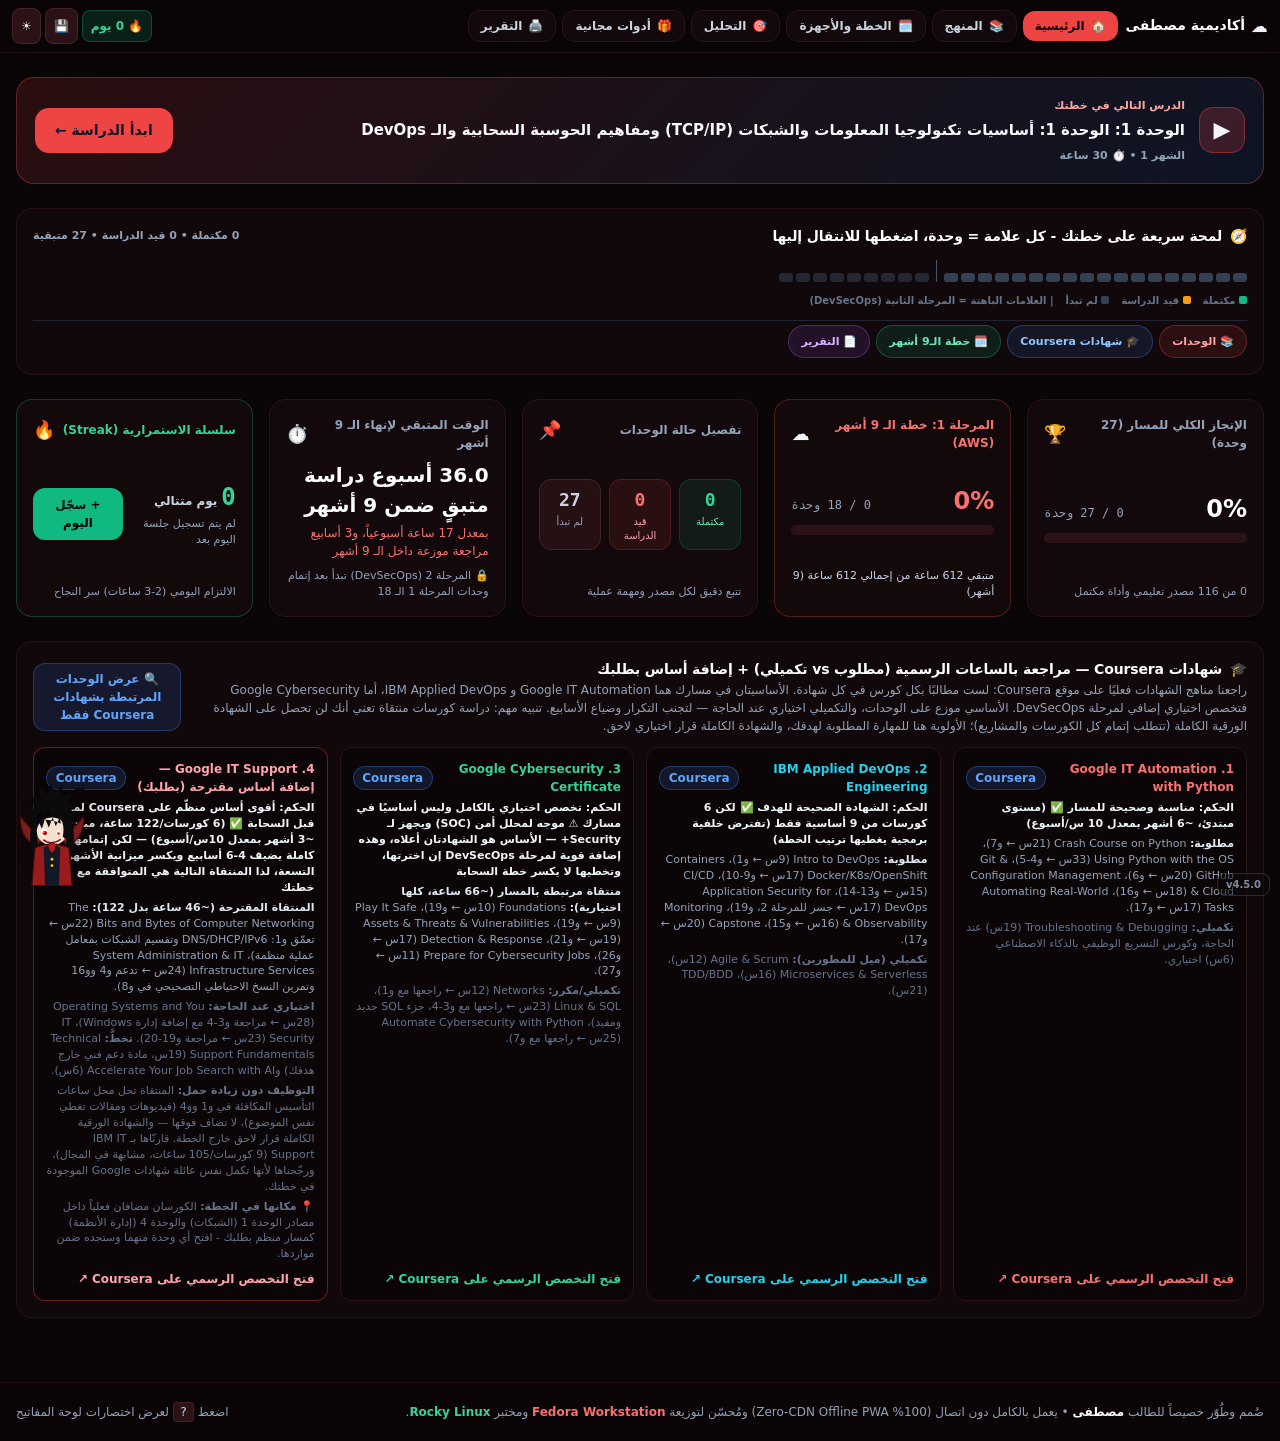
==== 1-1-index.html @ 71a46c5e "Add files via upload" ====
<!DOCTYPE html>
<html lang="ar" dir="rtl" class="dark">
<head>
  <meta charset="UTF-8" />
  <meta name="viewport" content="width=device-width, initial-scale=1.0, maximum-scale=5.0" />
  <title>مسار مصطفى السحابي | البوابة التعليمية لهندسة السحابة والـ DevOps والـ DevSecOps</title>
  <meta name="description" content="تطبيق تعليمي تقدمي (PWA) يعمل دون اتصال بالإنترنت بنسبة 100% بدون أي تبعيات خارجية، مصمم خصيصاً لمصطفى للانتقال من الصفر إلى مهندس سحابة وبنية تحتية (AWS & DevOps & DevSecOps) خلال 9 أشهر." />
  <meta name="theme-color" content="#140a0d" id="meta-theme-color" />
  <meta name="apple-mobile-web-app-capable" content="yes" />
  <meta name="apple-mobile-web-app-status-bar-style" content="black-translucent" />
  <meta name="apple-mobile-web-app-title" content="مسار مصطفى" />

  <!-- Web App Manifest for Cloudflare Pages Root Deployment -->
  <link rel="manifest" href="./manifest.webmanifest" />
  <link rel="apple-touch-icon" href="./icons/icon-192.png" />

  <!-- Self-Contained SVG Favicon & Apple Touch Icon (Zero Network Requests) -->
  <link rel="icon" type="image/svg+xml" href="data:image/svg+xml;utf8,<svg xmlns='http://www.w3.org/2000/svg' viewBox='0 0 100 100'><rect width='100' height='100' rx='22' fill='%230f172a'/><text x='50%' y='58%' dominant-baseline='middle' text-anchor='middle' font-size='62'>☁️</text></svg>" />

  <style>
    /* ==========================================================================
       1. SELF-CONTAINED ARABIC RTL TYPOGRAPHY & MODERN CSS RESET (ZERO CDN)
       ========================================================================== */
    *, *::before, *::after {
      box-sizing: border-box;
      border-width: 0;
      border-style: solid;
      border-color: #2a1216;
    }
    html {
      line-height: 1.65;
      -webkit-text-size-adjust: 100%;
      tab-size: 4;
      font-family: 'Noto Sans Arabic', 'IBM Plex Sans Arabic', 'Readex Pro', 'Cairo', 'Segoe UI', Tahoma, system-ui, -apple-system, sans-serif;
      color-scheme: dark;
      scroll-behavior: smooth;
    }
    html.light {
      color-scheme: light;
    }
    body {
      margin: 0;
      font-family: inherit;
      line-height: 1.75;
      -webkit-font-smoothing: antialiased;
      overflow-x: hidden;
    }
    h1, h2, h3, h4, .font-heading {
      margin: 0;
      font-family: 'Noto Kufi Arabic', 'Readex Pro', 'Cairo', 'Noto Sans Arabic', system-ui, sans-serif;
      letter-spacing: -0.01em;
      line-height: 1.4;
    }
    p, ul, ol, pre, table, blockquote {
      margin: 0;
    }
    a {
      color: inherit;
      text-decoration: inherit;
    }
    button, input, select, textarea {
      font-family: inherit;
      font-size: 100%;
      line-height: inherit;
      color: inherit;
      margin: 0;
      padding: 0;
      background-color: transparent;
    }
    button, select {
      text-transform: none;
      cursor: pointer;
    }
    table {
      text-indent: 0;
      border-color: inherit;
      border-collapse: collapse;
    }
    code, kbd, samp, pre, .font-mono {
      font-family: 'JetBrains Mono', 'DejaVu Sans Mono', 'Fira Code', ui-monospace, SFMono-Regular, Menlo, Monaco, Consolas, monospace;
    }
    ::selection {
      background-color: #ef4444;
      color: #0a0507;
    }

    /* Custom Scrollbar */
    ::-webkit-scrollbar { width: 8px; height: 8px; }
    ::-webkit-scrollbar-track { background: rgba(20, 10, 13, 0.4); }
    ::-webkit-scrollbar-thumb { background: rgba(100, 116, 139, 0.5); border-radius: 9999px; }
    ::-webkit-scrollbar-thumb:hover { background: rgba(239, 68, 68, 0.75); }

    /* ==========================================================================
       2. LAYOUT, FLEXBOX, GRID & SPACING UTILITIES (100% SELF-CONTAINED)
       ========================================================================== */
    .sr-only {
      position: absolute; width: 1px; height: 1px; padding: 0; margin: -1px;
      overflow: hidden; clip: rect(0, 0, 0, 0); white-space: nowrap; border-width: 0;
    }
    .hidden { display: none !important; }
    .block { display: block; }
    .inline-flex { display: inline-flex; }
    .flex { display: flex; }
    .grid { display: grid; }
    .flex-1 { flex: 1 1 0%; }
    .shrink-0 { flex-shrink: 0; }
    .flex-col { flex-direction: column; }
    .flex-wrap { flex-wrap: wrap; }
    .items-start { align-items: flex-start; }
    .items-center { align-items: center; }
    .items-baseline { align-items: baseline; }
    .justify-center { justify-content: center; }
    .justify-between { justify-content: space-between; }
    .justify-end { justify-content: flex-end; }
    .self-start { align-self: flex-start; }

    .grid-cols-1 { grid-template-columns: repeat(1, minmax(0, 1fr)); }
    .grid-cols-2 { grid-template-columns: repeat(2, minmax(0, 1fr)); }
    .grid-cols-3 { grid-template-columns: repeat(3, minmax(0, 1fr)); }

    .gap-1 { gap: 0.25rem; }
    .gap-1\.5 { gap: 0.375rem; }
    .gap-2 { gap: 0.5rem; }
    .gap-2\.5 { gap: 0.625rem; }
    .gap-3 { gap: 0.75rem; }
    .gap-4 { gap: 1rem; }
    .gap-5 { gap: 1.25rem; }

    /* Vertical Space Between Children */
    .space-y-1 > :not([hidden]) ~ :not([hidden]) { margin-top: 0.25rem; }
    .space-y-1\.5 > :not([hidden]) ~ :not([hidden]) { margin-top: 0.375rem; }
    .space-y-2 > :not([hidden]) ~ :not([hidden]) { margin-top: 0.5rem; }
    .space-y-2\.5 > :not([hidden]) ~ :not([hidden]) { margin-top: 0.625rem; }
    .space-y-3 > :not([hidden]) ~ :not([hidden]) { margin-top: 0.75rem; }
    .space-y-4 > :not([hidden]) ~ :not([hidden]) { margin-top: 1rem; }
    .space-y-5 > :not([hidden]) ~ :not([hidden]) { margin-top: 1.25rem; }
    .space-y-6 > :not([hidden]) ~ :not([hidden]) { margin-top: 1.5rem; }
    .space-y-8 > :not([hidden]) ~ :not([hidden]) { margin-top: 2rem; }

    .divide-y > :not([hidden]) ~ :not([hidden]) { border-top-width: 1px; }
    .divide-slate-800 > :not([hidden]) ~ :not([hidden]) { border-color: #2a1216; }
    .divide-slate-800\/80 > :not([hidden]) ~ :not([hidden]) { border-color: rgba(42, 18, 22, 0.8); }

    /* Sizing & Positioning */
    .min-h-screen { min-height: 100vh; }
    .min-w-0 { min-width: 0px; }
    .w-full { width: 100%; }
    .w-2 { width: 0.5rem; }
    .w-4 { width: 1rem; }
    .w-10 { width: 2.5rem; }
    .w-11 { width: 2.75rem; }
    .h-1\.5 { height: 0.375rem; }
    .h-2 { height: 0.5rem; }
    .h-2\.5 { height: 0.625rem; }
    .h-4 { height: 1rem; }
    .h-10 { height: 2.5rem; }
    .h-11 { height: 2.75rem; }
    .h-full { height: 100%; }

    .max-w-sm { max-width: 24rem; }
    .max-w-md { max-width: 28rem; }
    .max-w-lg { max-width: 32rem; }
    .max-w-7xl { max-width: 80rem; }
    .mx-auto { margin-left: auto; margin-right: auto; }
    .my-2 { margin-top: 0.5rem; margin-bottom: 0.5rem; }
    .mt-0\.5 { margin-top: 0.125rem; }
    .mt-1 { margin-top: 0.25rem; }
    .mt-2 { margin-top: 0.5rem; }
    .mt-10 { margin-top: 2.5rem; }
    .mb-1 { margin-bottom: 0.25rem; }
    .mb-3 { margin-bottom: 0.75rem; }
    .ml-1 { margin-left: 0.25rem; }
    .mr-1 { margin-right: 0.25rem; }

    /* Padding */
    .p-1\.5 { padding: 0.375rem; }
    .p-2 { padding: 0.5rem; }
    .p-2\.5 { padding: 0.625rem; }
    .p-3 { padding: 0.75rem; }
    .p-3\.5 { padding: 0.875rem; }
    .p-4 { padding: 1rem; }
    .p-5 { padding: 1.25rem; }
    .p-6 { padding: 1.5rem; }
    .p-12 { padding: 3rem; }
    .px-1\.5 { padding-left: 0.375rem; padding-right: 0.375rem; }
    .px-2 { padding-left: 0.5rem; padding-right: 0.5rem; }
    .px-2\.5 { padding-left: 0.625rem; padding-right: 0.625rem; }
    .px-3 { padding-left: 0.75rem; padding-right: 0.75rem; }
    .px-3\.5 { padding-left: 0.875rem; padding-right: 0.875rem; }
    .px-4 { padding-left: 1rem; padding-right: 1rem; }
    .py-0\.5 { padding-top: 0.125rem; padding-bottom: 0.125rem; }
    .py-1 { padding-top: 0.25rem; padding-bottom: 0.25rem; }
    .py-1\.5 { padding-top: 0.375rem; padding-bottom: 0.375rem; }
    .py-2 { padding-top: 0.5rem; padding-bottom: 0.5rem; }
    .py-2\.5 { padding-top: 0.625rem; padding-bottom: 0.625rem; }
    .py-3 { padding-top: 0.75rem; padding-bottom: 0.75rem; }
    .py-3\.5 { padding-top: 0.875rem; padding-bottom: 0.875rem; }
    .py-5 { padding-top: 1.25rem; padding-bottom: 1.25rem; }
    .py-6 { padding-top: 1.5rem; padding-bottom: 1.5rem; }
    .pt-1 { padding-top: 0.25rem; }
    .pt-2 { padding-top: 0.5rem; }
    .pt-3 { padding-top: 0.75rem; }
    .pt-4 { padding-top: 1rem; }
    .pb-1 { padding-bottom: 0.25rem; }
    .pb-2 { padding-bottom: 0.5rem; }
    .pb-3 { padding-bottom: 0.75rem; }
    .pb-4 { padding-bottom: 1rem; }
    .pr-5 { padding-right: 1.25rem; }
    .pr-10 { padding-right: 2.5rem; }
    .pl-20 { padding-left: 5rem; }

    /* Positioning */
    .relative { position: relative; }
    .absolute { position: absolute; }
    .fixed { position: fixed; }
    .sticky { position: sticky; }
    .inset-0 { top: 0; right: 0; bottom: 0; left: 0; }
    .top-0 { top: 0; }
    .top-2\.5 { top: 0.625rem; }
    .top-3 { top: 0.75rem; }
    .right-3\.5 { right: 0.875rem; }
    .left-3 { left: 0.75rem; }
    .left-5 { left: 1.25rem; }
    .bottom-5 { bottom: 1.25rem; }
    .z-40 { z-index: 40; }
    .z-50 { z-index: 50; }

    /* Typography & Alignment */
    .text-\[10px\] { font-size: 10px; line-height: 1.4; }
    .text-\[11px\] { font-size: 11px; line-height: 1.45; }
    .text-xs { font-size: 0.75rem; line-height: 1.5; }
    .text-sm { font-size: 0.875rem; line-height: 1.65; }
    .text-base { font-size: 1rem; line-height: 1.65; }
    .text-lg { font-size: 1.125rem; line-height: 1.6; }
    .text-xl { font-size: 1.25rem; line-height: 1.5; }
    .text-2xl { font-size: 1.5rem; line-height: 1.35; }
    .text-4xl { font-size: 2.25rem; line-height: 1.2; }

    .font-normal { font-weight: 400; }
    .font-medium { font-weight: 500; }
    .font-semibold { font-weight: 600; }
    .font-bold { font-weight: 700; }
    .font-extrabold { font-weight: 800; }
    .tracking-tight { letter-spacing: -0.015em; }
    .leading-relaxed { line-height: 1.75; }
    .text-right { text-align: right; }
    .text-center { text-align: center; }
    .text-left { text-align: left; }
    .underline { text-decoration: underline; }
    .line-through { text-decoration: line-through; }
    .whitespace-nowrap { white-space: nowrap; }
    .list-disc { list-style-type: disc; }

    /* Borders & Radius */
    .rounded { border-radius: 0.25rem; }
    .rounded-md { border-radius: 0.375rem; }
    .rounded-lg { border-radius: 0.5rem; }
    .rounded-xl { border-radius: 0.75rem; }
    .rounded-2xl { border-radius: 1rem; }
    .rounded-full { border-radius: 9999px; }

    .border { border-width: 1px; }
    .border-t { border-top-width: 1px; }
    .border-b { border-bottom-width: 1px; }
    .border-r-4 { border-right-width: 4px; }

    .border-slate-200 { border-color: #e2e8f0; }
    .border-slate-700 { border-color: #462227; }
    .border-slate-800 { border-color: #2a1216; }
    .border-slate-800\/60 { border-color: rgba(42, 18, 22, 0.6); }
    .border-slate-800\/70 { border-color: rgba(42, 18, 22, 0.7); }
    .border-slate-800\/80 { border-color: rgba(42, 18, 22, 0.8); }
    .border-slate-800\/90 { border-color: rgba(42, 18, 22, 0.9); }

    .border-brand-500\/30 { border-color: rgba(239, 68, 68, 0.3); }
    .border-amber-500\/20 { border-color: rgba(239, 68, 68, 0.2); }
    .border-amber-500\/25 { border-color: rgba(239, 68, 68, 0.25); }
    .border-amber-500\/30 { border-color: rgba(239, 68, 68, 0.3); }
    .border-amber-500\/40 { border-color: rgba(239, 68, 68, 0.4); }
    .border-amber-500\/50 { border-color: rgba(239, 68, 68, 0.5); }

    .border-emerald-500\/20 { border-color: rgba(16, 185, 129, 0.2); }
    .border-emerald-500\/30 { border-color: rgba(16, 185, 129, 0.3); }
    .border-emerald-500\/40 { border-color: rgba(16, 185, 129, 0.4); }
    .border-emerald-500\/50 { border-color: rgba(16, 185, 129, 0.5); }

    .border-teal-500\/30 { border-color: rgba(20, 184, 166, 0.3); }
    .border-teal-500\/40 { border-color: rgba(20, 184, 166, 0.4); }
    .border-cyan-500\/40 { border-color: rgba(6, 182, 212, 0.4); }
    .border-blue-500\/25 { border-color: rgba(59, 130, 246, 0.25); }
    .border-blue-500\/30 { border-color: rgba(59, 130, 246, 0.3); }
    .border-rose-500\/30 { border-color: rgba(244, 63, 94, 0.3); }
    .border-rose-500\/40 { border-color: rgba(244, 63, 94, 0.4); }

    .border-r-emerald-500 { border-right-color: #10b981; }
    .border-r-amber-500 { border-right-color: #ef4444; }
    .border-r-brand-500\/60 { border-right-color: rgba(239, 68, 68, 0.65); }
    .border-r-teal-500\/60 { border-right-color: rgba(20, 184, 166, 0.65); }

    /* Background Colors */
    .bg-white { background-color: #ffffff; }
    .bg-slate-50 { background-color: #f8fafc; }
    .bg-slate-800 { background-color: #2a1216; }
    .bg-slate-800\/80 { background-color: rgba(42, 18, 22, 0.8); }
    .bg-slate-800\/90 { background-color: rgba(42, 18, 22, 0.9); }
    .bg-slate-900 { background-color: #140a0d; }
    .bg-slate-900\/40 { background-color: rgba(20, 10, 13, 0.4); }
    .bg-slate-900\/50 { background-color: rgba(20, 10, 13, 0.5); }
    .bg-slate-900\/70 { background-color: rgba(20, 10, 13, 0.7); }
    .bg-slate-900\/80 { background-color: rgba(20, 10, 13, 0.8); }
    .bg-slate-900\/90 { background-color: rgba(20, 10, 13, 0.9); }
    .bg-slate-900\/95 { background-color: rgba(20, 10, 13, 0.95); }
    .bg-slate-950 { background-color: #0a0507; }
    .bg-slate-950\/70 { background-color: rgba(10, 5, 7, 0.7); }
    .bg-slate-950\/75 { background-color: rgba(10, 5, 7, 0.75); }
    .bg-slate-950\/80 { background-color: rgba(10, 5, 7, 0.8); }
    .bg-slate-950\/90 { background-color: rgba(10, 5, 7, 0.9); }

    .bg-brand-500 { background-color: #ef4444; }
    .bg-brand-500\/15 { background-color: rgba(239, 68, 68, 0.15); }
    .bg-brand-500\/20 { background-color: rgba(239, 68, 68, 0.2); }
    .bg-amber-500\/10 { background-color: rgba(239, 68, 68, 0.1); }
    .bg-amber-500\/15 { background-color: rgba(239, 68, 68, 0.15); }
    .bg-amber-500\/20 { background-color: rgba(239, 68, 68, 0.2); }
    .bg-amber-950\/95 { background-color: rgba(76, 5, 25, 0.95); }

    .bg-emerald-400 { background-color: #34d399; }
    .bg-emerald-500 { background-color: #10b981; }
    .bg-emerald-500\/10 { background-color: rgba(16, 185, 129, 0.1); }
    .bg-emerald-500\/15 { background-color: rgba(16, 185, 129, 0.15); }
    .bg-emerald-500\/20 { background-color: rgba(16, 185, 129, 0.2); }
    .bg-emerald-950\/10 { background-color: rgba(2, 44, 34, 0.25); }
    .bg-emerald-950\/95 { background-color: rgba(2, 44, 34, 0.95); }

    .bg-teal-500\/20 { background-color: rgba(20, 184, 166, 0.2); }
    .bg-cyan-500\/20 { background-color: rgba(6, 182, 212, 0.2); }
    .bg-blue-500\/10 { background-color: rgba(59, 130, 246, 0.1); }
    .bg-blue-500\/15 { background-color: rgba(59, 130, 246, 0.15); }
    .bg-blue-950\/30 { background-color: rgba(23, 37, 84, 0.35); }
    .bg-rose-500\/10 { background-color: rgba(244, 63, 94, 0.1); }
    .bg-rose-500\/15 { background-color: rgba(244, 63, 94, 0.15); }
    .bg-rose-600 { background-color: #e11d48; }

    /* Gradients */
    .bg-gradient-to-br.from-brand-400.to-brand-600 {
      background-image: linear-gradient(to bottom right, #f87171, #dc2626);
    }
    .bg-gradient-to-l.from-brand-400.to-brand-600 {
      background-image: linear-gradient(to left, #f87171, #dc2626);
    }
    .bg-gradient-to-l.from-slate-900.via-slate-900.to-amber-950\/40 {
      background-image: linear-gradient(to left, #140a0d, #140a0d, rgba(76, 5, 25, 0.45));
    }
    .bg-gradient-to-l.from-teal-950\/60.via-slate-900.to-slate-900 {
      background-image: linear-gradient(to left, rgba(4, 47, 46, 0.6), #140a0d, #140a0d);
    }

    /* Text Colors */
    .text-white { color: #ffffff; }
    .text-slate-100 { color: #f1f5f9; }
    .text-slate-200 { color: #e2e8f0; }
    .text-slate-300 { color: #cbd5e1; }
    .text-slate-400 { color: #94a3b8; }
    .text-slate-500 { color: #64748b; }
    .text-slate-900 { color: #140a0d; }
    .text-slate-950 { color: #0a0507; }

    .text-brand-400 { color: #f87171; }
    .text-amber-200 { color: #fecdd3; }
    .text-amber-300 { color: #fda4af; }
    .text-amber-400 { color: #f87171; }
    .text-emerald-200 { color: #a7f3d0; }
    .text-emerald-300 { color: #6ee7b7; }
    .text-emerald-400 { color: #34d399; }
    .text-teal-300 { color: #5eead4; }
    .text-teal-400 { color: #2dd4bf; }
    .text-cyan-300 { color: #67e8f9; }
    .text-cyan-400 { color: #22d3ee; }
    .text-blue-200 { color: #bfdbfe; }
    .text-blue-300 { color: #93c5fd; }
    .text-blue-400 { color: #60a5fa; }
    .text-purple-400 { color: #c084fc; }
    .text-rose-300 { color: #fda4af; }
    .text-rose-400 { color: #fb7185; }

    /* Shadows, Blur & Effects */
    .shadow-sm { box-shadow: 0 1px 2px 0 rgba(0, 0, 0, 0.2); }
    .shadow { box-shadow: 0 2px 6px -1px rgba(0, 0, 0, 0.3); }
    .shadow-md { box-shadow: 0 4px 12px -2px rgba(0, 0, 0, 0.35); }
    .shadow-lg { box-shadow: 0 10px 20px -3px rgba(0, 0, 0, 0.4); }
    .shadow-xl { box-shadow: 0 20px 25px -5px rgba(0, 0, 0, 0.5); }
    .shadow-2xl { box-shadow: 0 25px 50px -12px rgba(0, 0, 0, 0.65); }
    .shadow-brand-500\/20 { box-shadow: 0 4px 14px 0 rgba(239, 68, 68, 0.25); }

    .backdrop-blur-sm { backdrop-filter: blur(4px); -webkit-backdrop-filter: blur(4px); }
    .backdrop-blur-md { backdrop-filter: blur(12px); -webkit-backdrop-filter: blur(12px); }

    .overflow-hidden { overflow: hidden; }
    .overflow-x-auto { overflow-x: auto; }
    .pointer-events-none { pointer-events: none; }
    .cursor-pointer { cursor: pointer; }
    .accent-brand-500 { accent-color: #ef4444; }

    .ring-2 { box-shadow: 0 0 0 2px #f87171; }
    .ring-brand-400 { --ring-color: #f87171; }

    /* Transitions & Animations */
    .transition { transition: all 0.2s cubic-bezier(0.16, 1, 0.3, 1); }
    .transition-all { transition: all 0.3s cubic-bezier(0.16, 1, 0.3, 1); }
    .transition-colors { transition: background-color 0.2s ease, border-color 0.2s ease, color 0.2s ease; }
    .duration-200 { transition-duration: 200ms; }
    .duration-300 { transition-duration: 300ms; }
    .duration-500 { transition-duration: 500ms; }

    @keyframes pulse {
      0%, 100% { opacity: 1; }
      50% { opacity: 0.4; }
    }
    .animate-pulse { animation: pulse 2s cubic-bezier(0.4, 0, 0.6, 1) infinite; }

    /* Hover & Focus States */
    .hover\:underline:hover { text-decoration: underline; }
    .hover\:bg-brand-400:hover { background-color: #f87171; }
    .hover\:bg-brand-500:hover { background-color: #ef4444; }
    .hover\:bg-emerald-400:hover { background-color: #34d399; }
    .hover\:bg-emerald-500\/25:hover { background-color: rgba(16, 185, 129, 0.25); }
    .hover\:bg-blue-500\/25:hover { background-color: rgba(59, 130, 246, 0.25); }
    .hover\:bg-cyan-500\/30:hover { background-color: rgba(6, 182, 212, 0.3); }
    .hover\:bg-rose-500:hover { background-color: #f43f5e; }
    .hover\:bg-rose-500\/25:hover { background-color: rgba(244, 63, 94, 0.25); }
    .hover\:bg-slate-700:hover { background-color: #462227; }
    .hover\:bg-slate-800:hover { background-color: #2a1216; }
    .hover\:bg-slate-800\/40:hover { background-color: rgba(42, 18, 22, 0.4); }
    .hover\:text-slate-950:hover { color: #0a0507; }

    .focus\:outline-none:focus { outline: none; }
    .focus\:border-brand-500:focus { border-color: #ef4444; box-shadow: 0 0 0 2px rgba(239, 68, 68, 0.25); }
    .placeholder-slate-500::placeholder { color: #64748b; }

    /* ==========================================================================
       3. RESPONSIVE MEDIA QUERIES (SM: 640px, MD: 768px, LG: 1024px)
       ========================================================================== */
    @media (min-width: 640px) {
      .sm\:flex-row { flex-direction: row; }
      .sm\:items-center { align-items: center; }
      .sm\:grid-cols-2 { grid-template-columns: repeat(2, minmax(0, 1fr)); }
      .sm\:grid-cols-4 { grid-template-columns: repeat(4, minmax(0, 1fr)); }
      .sm\:text-xs { font-size: 0.75rem; }
      .sm\:text-sm { font-size: 0.875rem; }
      .sm\:text-lg { font-size: 1.125rem; }
      .sm\:text-xl { font-size: 1.25rem; }
      .sm\:text-2xl { font-size: 1.5rem; }
    }
    @media (min-width: 768px) {
      .md\:flex-row { flex-direction: row; }
      .md\:items-center { align-items: center; }
      .md\:self-auto { align-self: auto; }
      .md\:grid-cols-3 { grid-template-columns: repeat(3, minmax(0, 1fr)); }
      .md\:grid-cols-2 { grid-template-columns: repeat(2, minmax(0, 1fr)); }
    }
    @media (min-width: 1024px) {
      .lg\:hidden { display: none !important; }
      .lg\:flex { display: flex !important; }
      .lg\:flex-row { flex-direction: row; }
      .lg\:items-center { align-items: center; }
      .lg\:items-start { align-items: flex-start; }
      .lg\:justify-between { justify-content: space-between; }
      .lg\:pb-0 { padding-bottom: 0; }
      .lg\:grid-cols-2 { grid-template-columns: repeat(2, minmax(0, 1fr)); }
      .lg\:grid-cols-4 { grid-template-columns: repeat(4, minmax(0, 1fr)); }
      .lg\:grid-cols-5 { grid-template-columns: repeat(5, minmax(0, 1fr)); }
      .lg\:grid-cols-12 { grid-template-columns: repeat(12, minmax(0, 1fr)); }
      .lg\:col-span-2 { grid-column: span 2 / span 2; }
      .lg\:col-span-3 { grid-column: span 3 / span 3; }
      .lg\:col-span-5 { grid-column: span 5 / span 5; }
      .lg\:col-span-7 { grid-column: span 7 / span 7; }
    }

    /* ==========================================================================
       4. COMPLETE LIGHT MODE THEME OVERRIDES (HIGH CONTRAST WCAG AA)
       ========================================================================== */
    html.light body {
      background-color: #f8fafc;
      color: #140a0d;
    }
    html.light header {
      background-color: rgba(255, 255, 255, 0.95) !important;
      border-bottom-color: #e2e8f0 !important;
      box-shadow: 0 2px 10px rgba(20, 10, 13, 0.05) !important;
    }
    html.light .bg-slate-900\/90,
    html.light .bg-slate-900\/95,
    html.light .bg-slate-900\/80,
    html.light .bg-slate-900\/70,
    html.light .bg-slate-900\/50,
    html.light .bg-slate-900\/40,
    html.light .bg-slate-900 {
      background-color: #ffffff !important;
      border-color: #cbd5e1 !important;
      color: #140a0d !important;
      box-shadow: 0 1px 3px rgba(20, 10, 13, 0.06);
    }
    html.light .bg-slate-950,
    html.light .bg-slate-950\/90,
    html.light .bg-slate-950\/80,
    html.light .bg-slate-950\/75,
    html.light .bg-slate-950\/70 {
      background-color: #f1f5f9 !important;
      border-color: #cbd5e1 !important;
      color: #140a0d !important;
    }
    html.light .bg-slate-800,
    html.light .bg-slate-800\/80,
    html.light .bg-slate-800\/90 {
      background-color: #e2e8f0 !important;
      border-color: #cbd5e1 !important;
      color: #2a1216 !important;
    }
    html.light .text-white,
    html.light .text-slate-100,
    html.light .text-slate-200 {
      color: #140a0d !important;
    }
    html.light .text-slate-300 {
      color: #462227 !important;
    }
    html.light .text-slate-400 {
      color: #475569 !important;
    }
    html.light .text-brand-400,
    html.light .text-amber-400,
    html.light .text-amber-300 {
      color: #b91c1c !important;
    }
    html.light .text-emerald-400,
    html.light .text-emerald-300 {
      color: #047857 !important;
    }
    html.light .text-teal-400,
    html.light .text-teal-300 {
      color: #0f766e !important;
    }
    html.light .text-cyan-400,
    html.light .text-cyan-300 {
      color: #0e7490 !important;
    }
    html.light .text-blue-400,
    html.light .text-blue-300,
    html.light .text-blue-200 {
      color: #1d4ed8 !important;
    }
    html.light .text-purple-400 {
      color: #6d28d9 !important;
    }
    html.light .text-rose-400,
    html.light .text-rose-300 {
      color: #be123c !important;
    }
    html.light .bg-blue-950\/30 {
      background-color: #eff6ff !important;
      border-color: #93c5fd !important;
    }
    html.light .bg-gradient-to-l.from-teal-950\/60.via-slate-900.to-slate-900 {
      background-image: linear-gradient(to left, #f0fdfa, #ffffff, #ffffff) !important;
      border-color: #5eead4 !important;
    }
    html.light .bg-gradient-to-l.from-slate-900.via-slate-900.to-amber-950\/40 {
      background-image: linear-gradient(to left, #f8fafc, #f1f5f9, #ffe4e6) !important;
      border-bottom-color: #cbd5e1 !important;
    }
    html.light .divide-slate-800 > :not([hidden]) ~ :not([hidden]),
    html.light .divide-slate-800\/80 > :not([hidden]) ~ :not([hidden]) {
      border-color: #e2e8f0 !important;
    }
    html.light .border-slate-800,
    html.light .border-slate-800\/80,
    html.light .border-slate-800\/70,
    html.light .border-slate-800\/60,
    html.light .border-slate-700 {
      border-color: #cbd5e1 !important;
    }

    /* ==========================================================================
       5. LANGUAGE TAGS, LOADING OVERLAY & PRINT STYLES
       ========================================================================== */
    .ar-tag {
      display: inline-flex; align-items: center; gap: 0.25rem;
      padding: 0.15rem 0.55rem; border-radius: 9999px;
      font-size: 0.75rem; font-weight: 700;
      background-color: rgba(16, 185, 129, 0.15); color: #10b981;
      border: 1px solid rgba(16, 185, 129, 0.35); white-space: nowrap;
    }
    html.light .ar-tag {
      background-color: #ecfdf5; color: #047857; border-color: #6ee7b7;
    }
    .en-tag {
      display: inline-flex; align-items: center; gap: 0.25rem;
      padding: 0.15rem 0.55rem; border-radius: 9999px;
      font-size: 0.75rem; font-weight: 700;
      background-color: rgba(59, 130, 246, 0.15); color: #60a5fa;
      border: 1px solid rgba(59, 130, 246, 0.35); white-space: nowrap;
    }
    html.light .en-tag {
      background-color: #eff6ff; color: #1d4ed8; border-color: #93c5fd;
    }
    .free-tag {
      display: inline-flex; align-items: center; gap: 0.25rem;
      padding: 0.15rem 0.55rem; border-radius: 9999px;
      font-size: 0.75rem; font-weight: 700;
      background-color: rgba(168, 85, 247, 0.15); color: #c084fc;
      border: 1px solid rgba(168, 85, 247, 0.35); white-space: nowrap;
    }
    html.light .free-tag {
      background-color: #faf5ff; color: #7e22ce; border-color: #d8b4fe;
    }

    .card-transition {
      transition: transform 0.2s cubic-bezier(0.16, 1, 0.3, 1), box-shadow 0.2s ease, border-color 0.2s ease;
    }
    .card-transition:hover {
      transform: translateY(-2px);
    }

    /* Clean Initial Loading Screen */
    #app-loading-overlay {
      position: fixed; inset: 0; z-index: 100;
      background-color: #0a0507; color: #f8fafc;
      display: flex; flex-direction: column; align-items: center; justify-content: center;
      gap: 1rem; transition: opacity 0.25s ease, visibility 0.25s ease;
    }
    html.light #app-loading-overlay {
      background-color: #f8fafc; color: #140a0d;
    }
    #app-loading-overlay.loaded {
      opacity: 0; visibility: hidden; pointer-events: none;
    }
    @keyframes spin {
      to { transform: rotate(360deg); }
    }
    .loader-spinner {
      width: 2.75rem; height: 2.75rem;
      border-radius: 9999px;
      border: 3px solid rgba(239, 68, 68, 0.25);
      border-top-color: #ef4444;
      animation: spin 0.75s linear infinite;
    }

    @media print {
      .no-print, #app-loading-overlay { display: none !important; }
      .print-only { display: block !important; }
      body { background: #ffffff !important; color: #000000 !important; }
    }

/* KodeKloud-inspired course-structure design (original implementation, dark/red, RTL) */
.kk-module { border: 1px solid rgba(100,116,139,0.35); border-radius: 16px; background: rgba(15,23,42,0.65); overflow: hidden; }
.kk-module-head { display: flex; align-items: center; gap: 12px; width: 100%; padding: 14px 16px; background: transparent; border: none; cursor: pointer; text-align: right; color: inherit; }
.kk-module-head:hover { background: rgba(239,68,68,0.06); }
.kk-m-icon { flex: 0 0 auto; width: 42px; height: 42px; border-radius: 12px; display: flex; align-items: center; justify-content: center; font-size: 19px; background: rgba(239,68,68,0.14); border: 1px solid rgba(239,68,68,0.3); }
.kk-m-body { flex: 1 1 auto; min-width: 0; }
.kk-m-title { font-size: 14px; font-weight: 800; color: #f1f5f9; display: block; }
.kk-m-meta { font-size: 11px; color: #94a3b8; font-weight: 700; display: block; margin-top: 2px; }
.kk-m-prog { display: block; height: 5px; border-radius: 9999px; background: #1e293b; margin-top: 7px; overflow: hidden; }
.kk-m-prog > span { display: block; height: 100%; background: #10b981; transition: width 0.3s ease; }
.kk-m-arrow { flex: 0 0 auto; width: 0; height: 0; border-top: 5px solid transparent; border-bottom: 5px solid transparent; border-left: 7px solid #94a3b8; transition: transform 0.2s ease; margin: 0 4px; }
.kk-module.open .kk-m-arrow { transform: rotate(90deg); }
.kk-lessons { display: none; border-top: 1px solid rgba(100,116,139,0.25); }
.kk-module.open .kk-lessons { display: block; }
.kk-lesson { display: flex; align-items: center; gap: 10px; width: 100%; padding: 11px 16px; background: transparent; border: none; border-bottom: 1px solid rgba(100,116,139,0.14); cursor: pointer; text-align: right; color: inherit; }
.kk-lesson:last-child { border-bottom: none; }
.kk-lesson:hover { background: rgba(239,68,68,0.08); }
.kk-l-status { flex: 0 0 auto; font-size: 14px; }
.kk-l-title { flex: 1 1 auto; min-width: 0; font-size: 13px; font-weight: 700; color: #e2e8f0; }
.kk-l-meta { flex: 0 0 auto; font-size: 10px; color: #94a3b8; font-weight: 700; white-space: nowrap; }
.kk-lesson.current { background: rgba(239,68,68,0.14); box-shadow: inset 3px 0 0 #ef4444; }
html.light .kk-module { background: #ffffff; border-color: #cbd5e1; }
html.light .kk-m-title, html.light .kk-l-title { color: #1e293b; }
.kk-study-grid { display: grid; grid-template-columns: 1fr; gap: 16px; }
@media (min-width: 1024px) { .kk-study-grid { grid-template-columns: repeat(12, minmax(0,1fr)); gap: 20px; align-items: start; } .kk-study-grid > .kk-side { grid-column: span 4; } .kk-study-grid > .kk-main { grid-column: span 8; min-width: 0; } }
.kk-side { border: 1px solid rgba(100,116,139,0.35); border-radius: 16px; background: rgba(15,23,42,0.65); overflow: hidden; }
.kk-side-head { padding: 12px 16px; font-size: 12px; font-weight: 800; color: #fca5a5; border-bottom: 1px solid rgba(100,116,139,0.25); background: rgba(239,68,68,0.08); }
.kk-side-toggle { width: 100%; display: flex; align-items: center; gap: 8px; cursor: pointer; border: none; font-family: inherit; }
.kk-side-caret { margin-inline-start: auto; font-size: 13px; color: #fca5a5; transition: transform 0.2s ease; }
@media (max-width: 1023px) { .kk-side .kk-side-list { display: none; } .kk-side.open .kk-side-list { display: block; } .kk-side.open .kk-side-caret { transform: rotate(180deg); } .study-hint { display: none; } }
@media (min-width: 1024px) { .kk-side-caret { display: none; } .kk-side-toggle { cursor: default; } }
.kk-hero { border: 1px solid rgba(239,68,68,0.35); border-radius: 18px; background: linear-gradient(135deg, rgba(239,68,68,0.14), rgba(15,23,42,0.85)); padding: 18px; display: flex; align-items: center; gap: 14px; flex-wrap: wrap; }
html.light .kk-hero { background: linear-gradient(135deg, #fee2e2, #ffffff); }
html.light .kk-side { background: #ffffff; border-color: #cbd5e1; }

.menu-btn { display: none; }
@media (max-width: 767px) {
  .menu-btn { display: flex; align-items: center; gap: 6px; padding: 7px 12px; border-radius: 12px; background: rgba(239,68,68,0.15); color: #fca5a5; border: 1px solid rgba(239,68,68,0.35); font-size: 12px; font-weight: 800; cursor: pointer; font-family: inherit; }
  #sticky-nav-bar nav.main-nav { display: none; position: absolute; top: calc(100% + 1px); right: 0; left: 0; flex-direction: column; align-items: stretch; gap: 6px; padding: 10px; background: rgba(2,6,23,0.98); border-bottom: 1px solid rgba(100,116,139,0.4); box-shadow: 0 18px 30px rgba(0,0,0,0.5); z-index: 50; }
  #sticky-nav-bar.menu-open nav.main-nav { display: flex; }
  #sticky-nav-bar nav.main-nav .nav-tab { width: 100%; justify-content: flex-start; padding: 10px 14px; font-size: 13px; }
  #sticky-nav-bar .brand-label { max-width: 110px; overflow: hidden; text-overflow: ellipsis; }
}
.filter-toggle { display: none; }
@media (max-width: 767px) {
  #filters-panel .filter-extra { display: none; }
  #filters-panel.filters-open .filter-extra { display: revert; }
  .filter-toggle { display: flex; width: 100%; align-items: center; justify-content: center; gap: 6px; padding: 8px; border-radius: 12px; background: rgba(30,41,59,0.9); color: #e2e8f0; border: 1px solid #334155; font-size: 12px; font-weight: 800; cursor: pointer; font-family: inherit; }
  #filters-panel.filters-open .filter-toggle .ft-caret { transform: rotate(180deg); display: inline-block; }
  .phase-banner-text { display: none; }
}
/* Responsive chrome fixes: slim sticky nav, anchor offsets, even chips, study focus */
body.study-mode .env-banner { display: none; }
@media (max-width: 768px) { .env-banner .env-detail { display: none; } }
article[id^="unit-card-"] { scroll-margin-top: 76px; }
section[id^="view-"] { scroll-margin-top: 66px; }
#coursera-section, #units-container { scroll-margin-top: 76px; }
#sticky-nav-bar nav { padding-bottom: 0; }

/* Month-by-month curriculum browser: platform-style entry, self-adapting mobile/laptop */
.month-chips { display: flex; gap: 8px; overflow-x: auto; padding-bottom: 6px; scrollbar-width: thin; }
.month-chips::-webkit-scrollbar { height: 6px; }
.month-chips::-webkit-scrollbar-thumb { background: #334155; border-radius: 9999px; }
.month-chip { flex: 0 0 auto; min-width: 122px; min-height: 64px; padding: 10px 12px; border-radius: 14px; border: 1px solid rgba(100,116,139,0.4); background: rgba(15,23,42,0.7); color: #e2e8f0; cursor: pointer; text-align: right; transition: border-color 0.15s ease, background 0.15s ease; }
.month-chip:hover { border-color: #ef4444; }
.month-chip.active { border-color: #ef4444; background: rgba(239,68,68,0.15); box-shadow: 0 0 0 1px #ef4444 inset; }
.month-chip .mc-title { font-size: 12px; font-weight: 800; display: block; }
.month-chip .mc-sub { font-size: 10px; color: #94a3b8; font-weight: 700; display: block; margin-top: 2px; }
.month-chip .mc-prog { display: block; height: 4px; border-radius: 9999px; background: #1e293b; margin-top: 6px; overflow: hidden; }
.month-chip .mc-prog > span { display: block; height: 100%; background: #10b981; }
html.light .month-chip { background: #ffffff; color: #1e293b; border-color: #cbd5e1; }
html.light .month-chip.active { background: #fee2e2; border-color: #ef4444; }
@media (min-width: 1024px) { .month-chips { flex-wrap: wrap; overflow-x: visible; } .month-chip { flex: 1 1 122px; max-width: 190px; } }

/* Mascot: Mostafa's little companion (always visible while scrolling) */
#mca-mascot { position: fixed; bottom: 14px; inset-inline-end: 14px; width: 76px; z-index: 60; cursor: pointer; filter: drop-shadow(0 6px 14px rgba(0,0,0,0.55)); animation: mca-float 3.4s ease-in-out infinite; transition: transform 0.2s ease; }
#mca-mascot:hover { transform: scale(1.08); }
#mca-mascot:focus-visible { outline: 2px solid var(--ds-focus, #f87171); border-radius: 12px; }
#mca-mascot svg { display: block; width: 100%; height: auto; }
@keyframes mca-float { 0%, 100% { translate: 0 0; } 50% { translate: 0 -7px; } }
#mca-mascot .mca-eye { transform-box: fill-box; transform-origin: center; animation: mca-blink 4.6s infinite; }
@keyframes mca-blink { 0%, 93%, 100% { transform: scaleY(1); } 96% { transform: scaleY(0.12); } }
@media (max-width: 640px) { #mca-mascot { width: 58px; bottom: 10px; inset-inline-end: 10px; } }
@media print { #mca-mascot { display: none; } }
#mca-mascot.mca-hidden { display: none; }
#mca-mascot-restore { position: fixed; bottom: 14px; inset-inline-end: 14px; z-index: 60; width: 34px; height: 34px; border-radius: 9999px; border: 1px solid #462227; background: #2a1216; color: #f87171; font-size: 15px; line-height: 1; cursor: pointer; opacity: 0.65; transition: opacity 0.2s ease; }
#mca-mascot-restore:hover, #mca-mascot-restore:focus-visible { opacity: 1; outline: 2px solid #f87171; }
#mca-mascot-restore.hidden { display: none; }
@media (max-width: 640px) { #mca-mascot-restore { bottom: 10px; inset-inline-end: 10px; } }
@media (prefers-reduced-motion: reduce) { #mca-mascot { animation: none; } #mca-mascot .mca-eye { animation: none; } }
@media print { #mca-mascot-restore { display: none; } }

  </style>
</head>
<body class="bg-slate-950 text-slate-100 min-h-screen flex flex-col selection:bg-brand-500 selection:text-slate-950 transition-colors duration-200">

  <!-- Clean App Loading State Overlay -->
  <div id="app-loading-overlay" role="status" aria-live="polite">
    <div class="loader-spinner"></div>
    <div class="text-center space-y-1">
      <div class="text-base font-extrabold text-brand-400">جاري تجهيز أكاديمية مصطفى السحابية...</div>
      <div class="text-xs text-slate-400">تطبيق يعمل بالكامل دون اتصال بالإنترنت (Offline-First PWA)</div>
    </div>
  </div>


  <!-- Slim sticky header: brand + primary navigation + compact tools.
       The only persistent chrome - learning content leads the page. -->
  <header id="sticky-nav-bar" class="no-print sticky top-0 z-40 backdrop-blur-md bg-slate-950/90 border-b border-slate-800/80 shadow-md">
    <div class="max-w-7xl mx-auto px-3 py-2 flex items-center gap-2" style="position:relative;">
      <span class="flex items-center gap-1.5 shrink-0">
        <span style="font-size:17px;line-height:1;" aria-hidden="true">☁️</span>
        <span class="brand-label text-sm font-extrabold text-white whitespace-nowrap">أكاديمية مصطفى</span>
        <span class="hidden lg:inline px-2 py-0.5 text-[10px] font-bold rounded-full bg-brand-500/15 text-brand-400 border border-brand-500/30">AWS &amp; DevOps 2026</span>
      </span>
      <button type="button" class="menu-btn" data-toggle-menu aria-label="قائمة التنقل" aria-expanded="false"><span style="font-size:16px;">☰</span><span>القائمة</span></button>
      <nav aria-label="التنقل الرئيسي" class="main-nav flex-1 flex items-center gap-1.5 overflow-x-auto pb-1 lg:pb-0" style="scrollbar-width:none;">
        <button type="button" data-nav="dashboard" class="nav-tab px-3 py-1.5 rounded-xl text-xs font-bold whitespace-nowrap transition flex items-center gap-1.5 bg-brand-500 text-slate-950 shadow-sm">
          <span>🏠</span>
          <span>الرئيسية</span>
        </button>
        <button type="button" data-nav="curriculum" class="nav-tab px-3 py-1.5 rounded-xl text-xs font-bold whitespace-nowrap transition flex items-center gap-1.5 bg-slate-900/90 hover:bg-slate-800 text-slate-300 border border-slate-800">
          <span>📚</span>
          <span>المنهج</span>
        </button>
        <button type="button" data-nav="plan9m" class="nav-tab px-3 py-1.5 rounded-xl text-xs font-bold whitespace-nowrap transition flex items-center gap-1.5 bg-slate-900/90 hover:bg-slate-800 text-slate-300 border border-slate-800">
          <span>🗓️</span>
          <span>الخطة والأجهزة</span>
        </button>
        <button type="button" data-nav="analysis" class="nav-tab px-3 py-1.5 rounded-xl text-xs font-bold whitespace-nowrap transition flex items-center gap-1.5 bg-slate-900/90 hover:bg-slate-800 text-slate-300 border border-slate-800">
          <span>🎯</span>
          <span>التحليل</span>
        </button>
        <button type="button" data-nav="freefordev" class="nav-tab px-3 py-1.5 rounded-xl text-xs font-bold whitespace-nowrap transition flex items-center gap-1.5 bg-slate-900/90 hover:bg-slate-800 text-slate-300 border border-slate-800">
          <span>🎁</span>
          <span>أدوات مجانية</span>
        </button>
        <button type="button" data-nav="report" class="nav-tab px-3 py-1.5 rounded-xl text-xs font-bold whitespace-nowrap transition flex items-center gap-1.5 bg-slate-900/90 hover:bg-slate-800 text-slate-300 border border-slate-800">
          <span>🖨️</span>
          <span>التقرير</span>
        </button>
      </nav>
      <div class="flex items-center gap-1 shrink-0">
        <button id="btn-Log-study" type="button" title="تسجيل جلسة مذاكرة اليوم (سلسلة الاستمرارية)" class="px-2 py-1.5 rounded-lg bg-emerald-500/15 hover:bg-emerald-500/25 text-emerald-400 border border-emerald-500/30 text-xs font-bold transition flex items-center gap-1">
          <span>🔥</span>
          <span id="streak-header-count">0 يوم</span>
        </button>
        <button id="btn-export-quick" type="button" title="تصدير نسخة احتياطية سريعة (JSON)" class="p-2 rounded-lg bg-slate-800 hover:bg-slate-700 text-slate-200 border border-slate-700 text-xs transition">💾</button>
        <button id="btn-shortcuts" type="button" title="اختصارات لوحة المفاتيح (?)" class="hidden sm:inline-block p-2 rounded-lg bg-slate-800 hover:bg-slate-700 text-slate-200 border border-slate-700 text-xs transition">⌨️</button>
        <button id="btn-theme" type="button" title="تبديل الوضع الليلي / النهاري (Alt+T)" class="p-2 rounded-lg bg-slate-800 hover:bg-slate-700 text-slate-200 border border-slate-700 text-xs transition flex items-center gap-1">
          <span id="theme-icon">☀️</span>
          <span id="theme-label" class="hidden lg:inline text-xs font-semibold">الوضع النهاري</span>
        </button>
      </div>
    </div>
  </header>

  <!-- Main Content Area -->
  <main class="flex-1 max-w-7xl w-full mx-auto px-4 py-6 space-y-8">

    <!-- ==================== VIEW 1: DASHBOARD & CURRICULUM ==================== -->
    <section id="view-dashboard" class="space-y-6">

      <!-- Plan at a Glance: quick navigation + per-unit progress strip.
           Pattern inspired by the MIT-licensed reference app Luck1y1337/kyoto-mission
           (status-height tick strip); implementation original, no code copied. -->
      <div id="continue-hero" class="kk-hero" style="display:none;"></div>

      <div id="plan-glance" class="p-4 rounded-2xl bg-slate-900/70 border border-slate-800/90 space-y-3">
        <div class="flex items-center justify-between gap-2 flex-wrap">
          <h2 class="text-sm font-extrabold text-white flex items-center gap-2">
            <span>🧭</span>
            <span>لمحة سريعة على خطتك - كل علامة = وحدة، اضغطها للانتقال إليها</span>
          </h2>
          <div id="plan-glance-counts" class="text-[11px] text-slate-400 font-semibold"></div>
        </div>
        <div id="plan-glance-strip" class="flex flex-wrap" style="gap:3px;align-items:flex-end;"></div>
        <div class="text-[10px] text-slate-500 font-semibold flex items-center gap-3 flex-wrap">
          <span><span style="display:inline-block;width:8px;height:8px;border-radius:2px;background:#10b981;"></span> مكتملة</span>
          <span><span style="display:inline-block;width:8px;height:8px;border-radius:2px;background:#f59e0b;"></span> قيد الدراسة</span>
          <span><span style="display:inline-block;width:8px;height:8px;border-radius:2px;background:#334155;"></span> لم تبدأ</span>
          <span class="text-slate-600">| العلامات الباهتة = المرحلة الثانية (DevSecOps)</span>
        </div>
        <div id="quick-nav" style="display:flex;gap:6px;flex-wrap:wrap;padding-top:4px;border-top:1px solid rgba(51,65,85,0.5);">
          <button type="button" data-goto="units" style="padding:6px 12px;border-radius:9999px;background:rgba(239,68,68,0.12);color:#fca5a5;border:1px solid rgba(239,68,68,0.35);font-size:11px;font-weight:800;cursor:pointer;">📚 الوحدات</button>
          <button type="button" data-goto="coursera" style="padding:6px 12px;border-radius:9999px;background:rgba(59,130,246,0.12);color:#93c5fd;border:1px solid rgba(59,130,246,0.35);font-size:11px;font-weight:800;cursor:pointer;">🎓 شهادات Coursera</button>
          <button type="button" data-goto="plan9m" style="padding:6px 12px;border-radius:9999px;background:rgba(16,185,129,0.12);color:#6ee7b7;border:1px solid rgba(16,185,129,0.35);font-size:11px;font-weight:800;cursor:pointer;">🗓️ خطة الـ9 أشهر</button>
          <button type="button" data-goto="report" style="padding:6px 12px;border-radius:9999px;background:rgba(168,85,247,0.12);color:#d8b4fe;border:1px solid rgba(168,85,247,0.35);font-size:11px;font-weight:800;cursor:pointer;">📄 التقرير</button>
        </div>
      </div>

      <!-- Top Progress Summary Cards -->
      <div class="grid grid-cols-1 sm:grid-cols-2 lg:grid-cols-5 gap-4">
        <!-- Card 1: Overall Completion -->
        <div class="p-4 rounded-2xl bg-slate-900/90 border border-slate-800 shadow-sm flex flex-col justify-between">
          <div class="flex items-center justify-between">
            <span class="text-xs font-bold text-slate-400">الإنجاز الكلي للمسار (27 وحدة)</span>
            <span class="text-lg">🏆</span>
          </div>
          <div class="my-2">
            <div class="flex items-baseline justify-between">
              <span id="stat-overall-pct" class="text-2xl font-extrabold text-white">0%</span>
              <span id="stat-overall-fraction" class="text-xs text-slate-400 font-mono">0 / 27 وحدة</span>
            </div>
            <div class="w-full h-2.5 bg-slate-800 rounded-full overflow-hidden mt-2">
              <div id="bar-overall-pct" class="h-full bg-gradient-to-l from-brand-400 to-brand-600 transition-all duration-500" style="width: 0%"></div>
            </div>
          </div>
          <p id="stat-resources-done" class="text-[11px] text-slate-400">0 من 108 مصدر تعليمي وأداة مكتمل</p>
        </div>

        <!-- Card 2: Phase 1 (9-Month AWS & DevOps Goal) -->
        <div class="p-4 rounded-2xl bg-slate-900/90 border border-brand-500/30 shadow-sm flex flex-col justify-between">
          <div class="flex items-center justify-between">
            <span class="text-xs font-bold text-brand-400">المرحلة 1: خطة الـ 9 أشهر (AWS)</span>
            <span class="text-lg">☁️</span>
          </div>
          <div class="my-2">
            <div class="flex items-baseline justify-between">
              <span id="stat-p1-pct" class="text-2xl font-extrabold text-brand-400">0%</span>
              <span id="stat-p1-units" class="text-xs text-slate-400 font-mono">0 / 18 وحدة</span>
            </div>
            <div class="w-full h-2.5 bg-slate-800 rounded-full overflow-hidden mt-2">
              <div id="bar-p1-pct" class="h-full bg-brand-500 transition-all duration-500" style="width: 0%"></div>
            </div>
          </div>
          <p id="stat-p1-hours" class="text-[11px] text-slate-300">متبقي 612 ساعة من إجمالي 612 ساعة (9 أشهر)</p>
        </div>

        <!-- Card 3: Unit Status Breakdown -->
        <div class="p-4 rounded-2xl bg-slate-900/90 border border-slate-800 shadow-sm flex flex-col justify-between">
          <div class="flex items-center justify-between">
            <span class="text-xs font-bold text-slate-400">تفصيل حالة الوحدات</span>
            <span class="text-lg">📌</span>
          </div>
          <div class="grid grid-cols-3 gap-2 my-2 text-center">
            <div class="p-1.5 rounded-xl bg-emerald-500/10 border border-emerald-500/20">
              <div id="stat-count-completed" class="text-lg font-extrabold text-emerald-400 font-mono">0</div>
              <div class="text-[10px] text-emerald-300">مكتملة</div>
            </div>
            <div class="p-1.5 rounded-xl bg-amber-500/10 border border-amber-500/20">
              <div id="stat-count-inprogress" class="text-lg font-extrabold text-amber-400 font-mono">0</div>
              <div class="text-[10px] text-amber-300">قيد الدراسة</div>
            </div>
            <div class="p-1.5 rounded-xl bg-slate-800/80 border border-slate-700">
              <div id="stat-count-notstarted" class="text-lg font-extrabold text-slate-300 font-mono">27</div>
              <div class="text-[10px] text-slate-400">لم تبدأ</div>
            </div>
          </div>
          <p class="text-[11px] text-slate-400">تتبع دقيق لكل مصدر ومهمة عملية</p>
        </div>

        <!-- Card 4: Remaining Time Estimate -->
        <div class="p-4 rounded-2xl bg-slate-900/90 border border-slate-800 shadow-sm flex flex-col justify-between">
          <div class="flex items-center justify-between">
            <span class="text-xs font-bold text-slate-400">الوقت المتبقي لإنهاء الـ 9 أشهر</span>
            <span class="text-lg">⏱️</span>
          </div>
          <div class="my-2">
            <div id="stat-remaining-weeks" class="text-xl font-extrabold text-white">36 أسبوع دراسة + 3 مراجعة</div>
            <div id="stat-remaining-hours-detail" class="text-xs text-brand-400 mt-1 font-medium">بمعدل 17 ساعة أسبوعياً، و3 أسابيع مراجعة موزعة داخل الـ 9 أشهر</div>
          </div>
          <p id="stat-phase2-unlock" class="text-[11px] text-slate-400">🔒 المرحلة 2 (DevSecOps) تُفتح بعد إتمام المرحلة 1</p>
        </div>

        <!-- Card 5: Study Streak & Quick Check-in -->
        <div class="p-4 rounded-2xl bg-slate-900/90 border border-emerald-500/30 shadow-sm flex flex-col justify-between">
          <div class="flex items-center justify-between">
            <span class="text-xs font-bold text-emerald-400">سلسلة الاستمرارية (Streak)</span>
            <span class="text-lg">🔥</span>
          </div>
          <div class="my-2 flex items-center justify-between">
            <div>
              <div class="flex items-baseline gap-1">
                <span id="stat-streak-days" class="text-2xl font-extrabold text-emerald-400 font-mono">0</span>
                <span class="text-xs text-slate-300 font-bold">يوم متتالي</span>
              </div>
              <p id="stat-last-study" class="text-[11px] text-slate-400 mt-0.5">لم يتم تسجيل جلسة اليوم بعد</p>
            </div>
            <button id="btn-card-streak" type="button" class="px-3 py-2 rounded-xl bg-emerald-500 hover:bg-emerald-400 text-slate-950 font-extrabold text-xs transition shadow">
              + سجّل اليوم
            </button>
          </div>
          <p class="text-[11px] text-slate-400">الالتزام اليومي (2-3 ساعات) سر النجاح</p>
        </div>
      </div>

      <!-- Coursera Specializations Integration Bar -->
      <div id="coursera-section" class="p-4 rounded-2xl bg-slate-900/70 border border-slate-800/90">
        <div class="flex flex-col md:flex-row md:items-center justify-between gap-3 mb-3">
          <div>
            <h2 class="text-sm font-extrabold text-white flex items-center gap-2">
              <span>🎓</span>
              <span>شهادات Coursera — مراجعة بالساعات الرسمية (مطلوب vs تكميلي) + إضافة أساس بطلبك</span>
            </h2>
            <p class="text-xs text-slate-400">راجعنا مناهج الشهادات فعليًا على موقع Coursera: لست مطالبًا بكل كورس في كل شهادة. الأساسيتان في مسارك هما Google IT Automation و IBM Applied DevOps، أما Google Cybersecurity فتخصص اختياري إضافي لمرحلة DevSecOps. الأساسي موزع على الوحدات، والتكميلي اختياري عند الحاجة — لتجنب التكرار وضياع الأسابيع. تنبيه مهم: دراسة كورسات منتقاة تعني أنك لن تحصل على الشهادة الورقية الكاملة (تتطلب إتمام كل الكورسات والمشاريع)؛ الأولوية هنا للمهارة المطلوبة لهدفك، والشهادة الكاملة قرار اختياري لاحق.</p>
          </div>
          <button type="button" id="btn-filter-coursera" class="self-start md:self-auto px-3 py-1.5 rounded-xl bg-blue-500/15 hover:bg-blue-500/25 text-blue-400 border border-blue-500/30 text-xs font-bold transition">
            🔍 عرض الوحدات المرتبطة بشهادات Coursera فقط
          </button>
        </div>
        <div class="grid grid-cols-1 md:grid-cols-2 lg:grid-cols-4 gap-3 text-xs">
          <div class="p-3 rounded-xl bg-slate-950/70 border border-slate-800 flex flex-col justify-between">
            <div>
              <div class="flex items-center justify-between gap-2 mb-1">
                <span class="font-bold text-amber-400">1. Google IT Automation with Python</span>
                <span class="en-tag">Coursera</span>
              </div>
              <p class="text-emerald-300/90 text-[11px] font-semibold mb-1">الحكم: مناسبة وصحيحة للمسار ✅ (مستوى مبتدئ، ~6 أشهر بمعدل 10 س/أسبوع)</p>
              <p class="text-slate-400 text-[11px]"><strong class="text-slate-200">مطلوبة:</strong> Crash Course on Python (21س ← و7)، Using Python with the OS (33س ← و4-5)، Git &amp; GitHub (20س ← و6)، Configuration Management &amp; Cloud (18س ← و16)، Automating Real-World Tasks (17س ← و17).</p>
              <p class="text-slate-500 text-[11px] mt-1"><strong>تكميلي:</strong> Troubleshooting &amp; Debugging (19س) عند الحاجة، وكورس التسريع الوظيفي بالذكاء الاصطناعي (6س) اختياري.</p>
            </div>
            <a href="https://www.coursera.org/professional-certificates/google-it-automation" target="_blank" rel="noopener noreferrer" class="mt-2 inline-flex items-center gap-1 text-brand-400 hover:underline font-semibold">
              <span>فتح التخصص الرسمي على Coursera</span>
              <span>↗</span>
            </a>
          </div>
          <div class="p-3 rounded-xl bg-slate-950/70 border border-slate-800 flex flex-col justify-between">
            <div>
              <div class="flex items-center justify-between gap-2 mb-1">
                <span class="font-bold text-cyan-400">2. IBM Applied DevOps Engineering</span>
                <span class="en-tag">Coursera</span>
              </div>
              <p class="text-emerald-300/90 text-[11px] font-semibold mb-1">الحكم: الشهادة الصحيحة للهدف ✅ لكن 6 كورسات من 9 أساسية فقط (تفترض خلفية برمجية يغطيها ترتيب الخطة)</p>
              <p class="text-slate-400 text-[11px]"><strong class="text-slate-200">مطلوبة:</strong> Intro to DevOps (9س ← و1)، Containers Docker/K8s/OpenShift (17س ← و9-10)، CI/CD (15س ← و13-14)، Application Security for DevOps (17س ← جسر للمرحلة 2، و19)، Monitoring &amp; Observability (16س ← و15)، Capstone (20س ← و17).</p>
              <p class="text-slate-500 text-[11px] mt-1"><strong>تكميلي (ميل للمطورين):</strong> Agile &amp; Scrum (12س)، Microservices &amp; Serverless (16س)، TDD/BDD (21س).</p>
            </div>
            <a href="https://www.coursera.org/professional-certificates/ibm-applied-devops-engineering" target="_blank" rel="noopener noreferrer" class="mt-2 inline-flex items-center gap-1 text-cyan-400 hover:underline font-semibold">
              <span>فتح التخصص الرسمي على Coursera</span>
              <span>↗</span>
            </a>
          </div>
          <div class="p-3 rounded-xl bg-slate-950/70 border border-slate-800 flex flex-col justify-between">
            <div>
              <div class="flex items-center justify-between gap-2 mb-1">
                <span class="font-bold text-emerald-400">3. Google Cybersecurity Certificate</span>
                <span class="en-tag">Coursera</span>
              </div>
              <p class="text-amber-300/90 text-[11px] font-semibold mb-1">الحكم: تخصص اختياري بالكامل وليس أساسيًا في مسارك ⚠️ موجه لمحلل أمن (SOC) ويجهز لـ Security+ — الأساس هو الشهادتان أعلاه، وهذه إضافة قوية لمرحلة DevSecOps إن اخترتها، وتخطيها لا يكسر خطة السحابة</p>
              <p class="text-slate-400 text-[11px]"><strong class="text-slate-200">منتقاة مرتبطة بالمسار (~66 ساعة، كلها اختيارية):</strong> Foundations (10س ← و19)، Play It Safe (9س ← و19)، Assets &amp; Threats &amp; Vulnerabilities (19س ← و21)، Detection &amp; Response (17س ← و26)، Prepare for Cybersecurity Jobs (11س ← و27).</p>
              <p class="text-slate-500 text-[11px] mt-1"><strong>تكميلي/مكرر:</strong> Networks (12س ← راجعها مع و1)، Linux &amp; SQL (23س ← راجعها مع و3-4، جزء SQL جديد ومفيد)، Automate Cybersecurity with Python (25س ← راجعها مع و7).</p>
            </div>
            <a href="https://www.coursera.org/professional-certificates/google-cybersecurity" target="_blank" rel="noopener noreferrer" class="mt-2 inline-flex items-center gap-1 text-emerald-400 hover:underline font-semibold">
              <span>فتح التخصص الرسمي على Coursera</span>
              <span>↗</span>
            </a>
          </div>
          <div class="p-3 rounded-xl bg-slate-950/70 border border-amber-500/40 flex flex-col justify-between">
            <div>
              <div class="flex items-center justify-between gap-2 mb-1">
                <span class="font-bold text-amber-300">4. Google IT Support — إضافة أساس مقترحة (بطلبك)</span>
                <span class="en-tag">Coursera</span>
              </div>
              <p class="text-emerald-300/90 text-[11px] font-semibold mb-1">الحكم: أقوى أساس منظّم على Coursera لما قبل السحابة ✅ (6 كورسات/122 ساعة، مبتدئ، ~3 أشهر بمعدل 10س/أسبوع) — لكن إتمامها كاملة يضيف 4-6 أسابيع ويكسر ميزانية الأشهر التسعة، لذا المنتقاة التالية هي المتوافقة مع خطتك</p>
              <p class="text-slate-400 text-[11px]"><strong class="text-slate-200">المنتقاة المقترحة (~46 ساعة بدل 122):</strong> The Bits and Bytes of Computer Networking (22س ← تعمّق و1: DNS/DHCP/IPv6 وتقسيم الشبكات بمعامل عملية منظمة)، System Administration &amp; IT Infrastructure Services (24س ← تدعم و4 وو16 وتمرين النسخ الاحتياطي التصحيحي في و8).</p>
              <p class="text-slate-500 text-[11px] mt-1"><strong>اختياري عند الحاجة:</strong> Operating Systems and You (28س ← مراجعة و3-4 مع إضافة إدارة Windows)، IT Security (23س ← مراجعة و19-20). <strong>تخطَّ:</strong> Technical Support Fundamentals (19س، مادة دعم فني خارج هدفك) وAccelerate Your Job Search with AI (6س).</p>
              <p class="text-slate-500 text-[11px] mt-1"><strong>التوظيف دون زيادة حمل:</strong> المنتقاة تحل محل ساعات التأسيس المكافئة في و1 وو4 (فيديوهات ومقالات تغطي نفس الموضوع)، لا تضاف فوقها — والشهادة الورقية الكاملة قرار لاحق خارج الخطة. قارنّاها بـ IBM IT Support (9 كورسات/105 ساعات، مشابهة في المجال)، ورجّحناها لأنها تكمل نفس عائلة شهادات Google الموجودة في خطتك.</p>
              <p class="text-slate-500 text-[11px] mt-1"><strong>📍 مكانها في الخطة:</strong> الكورسان مضافان فعلياً داخل مصادر الوحدة 1 (الشبكات) والوحدة 4 (إدارة الأنظمة) كمسار منظم بطلبك - افتح أي وحدة منهما وستجده ضمن مواردها.</p>
            </div>
            <a href="https://www.coursera.org/professional-certificates/google-it-support" target="_blank" rel="noopener noreferrer" class="mt-2 inline-flex items-center gap-1 text-amber-300 hover:underline font-semibold">
              <span>فتح التخصص الرسمي على Coursera</span>
              <span>↗</span>
            </a>
          </div>
        </div>
      </div>


    </section>

    <!-- ==================== VIEW: CURRICULUM - focused study area (months/weeks/lessons organized) ==================== -->
    <section id="view-curriculum" class="hidden space-y-6">
      <!-- Search & Multi-Facet Filter Bar (selects/pills collapse behind a toggle on mobile) -->
      <div id="filters-panel" class="p-4 rounded-2xl bg-slate-900/95 border border-slate-800 shadow-md space-y-4">
        <div class="grid grid-cols-1 lg:grid-cols-12 gap-3 items-center">
          <!-- Smart Search Input -->
          <div class="lg:col-span-5 relative">
            <label for="input-search" class="sr-only">بحث ذكي في الوحدات والمصادر والأدوات</label>
            <input
              id="input-search"
              type="search"
              placeholder="ابحث بالعربية أو الإنجليزية (مثال: AWS, Terraform, لينكس, dolfined, Docker, أمان)..."
              class="w-full pr-10 pl-20 py-2.5 rounded-xl bg-slate-950 border border-slate-700 focus:border-brand-500 focus:outline-none text-sm text-white placeholder-slate-500"
            />
            <span class="absolute right-3.5 top-3 text-slate-400 pointer-events-none">🔍</span>
            <kbd class="absolute left-3 top-2.5 px-1.5 py-0.5 text-[10px] font-mono bg-slate-800 text-slate-400 rounded border border-slate-700 pointer-events-none">/</kbd>
          </div>

          <!-- Phase Filter -->
          <div class="lg:col-span-3 filter-extra">
            <label for="select-phase" class="sr-only">تصفية حسب المرحلة</label>
            <select id="select-phase" class="w-full px-3 py-2.5 rounded-xl bg-slate-950 border border-slate-700 focus:border-brand-500 focus:outline-none text-xs sm:text-sm text-slate-200 font-semibold">
              <option value="all">جميع المراحل (27 وحدة)</option>
              <option value="1">المرحلة 1: تأسيس DevOps و AWS (18 وحدة - 9 أشهر)</option>
              <option value="2">المرحلة 2: أمن DevSecOps المتقدم (9 وحدات)</option>
            </select>
          </div>

          <!-- Status Filter -->
          <div class="lg:col-span-2 filter-extra">
            <label for="select-status" class="sr-only">تصفية حسب الحالة</label>
            <select id="select-status" class="w-full px-3 py-2.5 rounded-xl bg-slate-950 border border-slate-700 focus:border-brand-500 focus:outline-none text-xs sm:text-sm text-slate-200 font-semibold">
              <option value="all">كل الحالات</option>
              <option value="not_started">لم تبدأ</option>
              <option value="in_progress">قيد الدراسة</option>
              <option value="completed">مكتملة</option>
            </select>
          </div>

          <!-- Difficulty Filter -->
          <div class="lg:col-span-2 filter-extra">
            <label for="select-difficulty" class="sr-only">تصفية حسب الصعوبة</label>
            <select id="select-difficulty" class="w-full px-3 py-2.5 rounded-xl bg-slate-950 border border-slate-700 focus:border-brand-500 focus:outline-none text-xs sm:text-sm text-slate-200 font-semibold">
              <option value="all">كل المستويات</option>
              <option value="مبتدئ">مبتدئ</option>
              <option value="متوسط">متوسط</option>
              <option value="متقدم">متقدم</option>
            </select>
          </div>
        </div>

        <button type="button" data-toggle-filters class="filter-toggle" aria-expanded="false"><span>⚙️ الفلاتر والوصول السريع</span><span class="ft-caret">▾</span></button>

        <!-- Secondary Filter Pills & Results Counter -->
        <div class="flex flex-wrap items-center justify-between gap-2 pt-2 border-t border-slate-800/80 text-xs filter-extra">
          <div class="flex flex-wrap items-center gap-1.5">
            <span class="text-slate-400 ml-1">وصول سريع:</span>
            <button type="button" data-quick-filter="all" class="quick-pill px-2.5 py-1 rounded-lg bg-brand-500 text-slate-950 font-bold transition">الكل (27)</button>
            <button type="button" data-quick-filter="dolfined" class="quick-pill px-2.5 py-1 rounded-lg bg-slate-800 hover:bg-slate-700 text-slate-300 transition">🎥 وحدات بفيديو dolfined مباشر</button>
            <button type="button" data-quick-filter="aws" class="quick-pill px-2.5 py-1 rounded-lg bg-slate-800 hover:bg-slate-700 text-amber-300 transition">☁️ تركيز AWS الأساسي</button>
            <button type="button" data-quick-filter="multicloud" class="quick-pill px-2.5 py-1 rounded-lg bg-slate-800 hover:bg-slate-700 text-cyan-300 transition">🌐 الشهر 9: Azure & GCP</button>
            <button type="button" data-quick-filter="hasnotes" class="quick-pill px-2.5 py-1 rounded-lg bg-slate-800 hover:bg-slate-700 text-emerald-300 transition">📝 وحدات تحتوي على ملاحظاتي</button>
            <button type="button" id="btn-reset-filters" class="px-2.5 py-1 rounded-lg bg-rose-500/15 hover:bg-rose-500/25 text-rose-300 border border-rose-500/30 transition hidden">✖ مسح الفلاتر</button>
          </div>
          <div id="search-results-counter" class="text-slate-400 font-medium">
            يتم عرض <strong class="text-white">27</strong> من <strong class="text-white">27</strong> وحدة تعليمية
          </div>
        </div>
      </div>

      <!-- Phase 2 Gate Banner (Notice that Phase 2 starts after 9-month Phase 1) -->
      <div id="phase2-notice-banner" class="p-4 rounded-2xl bg-gradient-to-l from-teal-950/60 via-slate-900 to-slate-900 border border-teal-500/30 flex flex-col sm:flex-row sm:items-center justify-between gap-3">
        <div class="flex items-start gap-3">
          <div class="w-10 h-10 rounded-xl bg-teal-500/20 border border-teal-500/40 flex items-center justify-center text-lg shrink-0">
            🛡️
          </div>
          <div>
            <h3 class="text-sm font-bold text-teal-300">تنبيه منهجي هام حول المرحلة الثانية (DevSecOps - 9 وحدات)</h3>
            <p class="phase-banner-text text-xs text-slate-300 mt-0.5">
              صُممت المرحلة الأولى لتستغرق <strong>9 أشهر كاملة (18 وحدة - 612 ساعة)</strong> بتركيز عميق على <strong>AWS</strong> وأدوات الـ DevOps الأساسية، مع تقديم <strong>Azure و GCP</strong> في الشهر التاسع فقط للوعي متعدد السحابات. لا تبدأ وحدات المرحلة الثانية (DevSecOps) إلا بعد إتمام الأساس الصلب في المرحلة الأولى.
            </p>
          </div>
        </div>
        <div class="flex items-center gap-2 shrink-0">
          <button type="button" id="btn-jump-phase1" class="px-3 py-1.5 rounded-xl bg-brand-500 hover:bg-brand-400 text-slate-950 font-bold text-xs transition">
            التركيز على المرحلة 1
          </button>
          <button type="button" id="btn-jump-phase2" class="px-3 py-1.5 rounded-xl bg-slate-800 hover:bg-slate-700 text-teal-300 border border-teal-500/30 font-bold text-xs transition">
            استعراض المرحلة 2
          </button>
        </div>
      </div>

      <!-- Units Grid Container -->
      <div id="units-container" class="space-y-3"></div>

      <!-- Empty State when Search/Filters match nothing -->
      <div id="units-empty-state" class="hidden p-12 rounded-2xl bg-slate-900/80 border border-slate-800 text-center space-y-3">
        <div class="text-4xl">🧭</div>
        <h3 class="text-lg font-bold text-white">لا توجد وحدات مطابقة لمعايير البحث أو التصفية الحالية</h3>
        <p class="text-sm text-slate-400 max-w-md mx-auto">
          جرّب البحث بكلمات أخرى (مثل: لينكس، Docker، AWS، Terraform، أمان) أو قم بإعادة ضبط فلاتر المرحلة والحالة.
        </p>
        <button type="button" id="btn-empty-reset" class="px-4 py-2 rounded-xl bg-brand-500 hover:bg-brand-400 text-slate-950 font-bold text-sm transition">
          إعادة عرض جميع الوحدات (27 وحدة)
        </button>
      </div>

    </section>

    <!-- ==================== VIEW: UNIT STUDY MODE - one unit, all sources and notes ==================== -->
    <section id="view-unit" class="hidden space-y-4">
      <div style="display:flex;align-items:center;gap:12px;flex-wrap:wrap;">
        <button type="button" id="btn-study-back" style="padding:8px 16px;border-radius:12px;background:rgba(30,41,59,0.9);color:#e2e8f0;border:1px solid #334155;font-size:13px;font-weight:800;cursor:pointer;">→ رجوع إلى المنهج</button>
        <p class="study-hint" style="font-size:11px;color:#64748b;font-weight:700;">🎯 وضع الدراسة المركّز: وحدة واحدة بكل مصادرها وملاحظاتك - تنقّل بين الوحدات بالأسهم بالأسفل</p>
      </div>
      <div id="unit-study-host" class="space-y-6"></div>
      <div id="unit-study-nav" style="display:flex;align-items:center;justify-content:space-between;gap:8px;"></div>
    </section>

    <!-- ==================== VIEW 2: 9-MONTH PLAN & HARDWARE LAB ==================== -->
    <section id="view-plan9m" class="hidden space-y-6">
  <!-- Top Announcement / Hardware Context & Live Offline Connectivity Bar -->
  <div class="env-banner no-print bg-gradient-to-l from-slate-900 via-slate-900 to-amber-950/40 rounded-2xl border border-slate-800/80 px-4 py-3 text-xs">
    <div class="max-w-7xl mx-auto flex flex-wrap items-center justify-between gap-2">
      <div class="flex items-center gap-2 flex-wrap">
        <span class="inline-flex items-center gap-1 px-2 py-0.5 rounded bg-brand-500/20 text-brand-400 font-semibold border border-brand-500/30">
          💻 بيئة مصطفى الفعلية
        </span>
        <span class="text-slate-300 env-detail">
          <strong>الحاسوب اليومي:</strong> Fedora Workstation (i5-6200U, 8GB RAM, SSD+HDD)
        </span>
        <span class="text-slate-500 env-detail">|</span>
        <span class="text-slate-300 env-detail">
          <strong>خادم المختبر:</strong> Rocky Linux Minimal + Kickstart (i3-2200, 4GB RAM, HDD)
        </span>
      </div>
      <div class="flex items-center gap-3">
        <span id="pwa-status-badge" class="inline-flex items-center gap-1.5 text-emerald-400 font-medium">
          <span id="network-dot" class="w-2 h-2 rounded-full bg-emerald-400 animate-pulse"></span>
          <span id="network-status-text">جاهز للعمل دون اتصال (Offline-First PWA)</span>
        </span>
        <button id="btn-install-pwa" type="button" class="px-2.5 py-1 rounded-md bg-brand-500 hover:bg-brand-400 text-slate-950 font-bold text-xs transition">
          📲 تثبيت التطبيق على الجهاز
        </button>
      </div>
    </div>
  </div>

      <div class="p-6 rounded-2xl bg-slate-900/90 border border-slate-800 space-y-4">
        <div class="flex flex-col md:flex-row md:items-center justify-between gap-4 border-b border-slate-800 pb-4">
          <div>
            <span class="px-2.5 py-1 rounded-full text-xs font-bold bg-brand-500/15 text-brand-400 border border-brand-500/30">
              الجدول الزمني الثابت (9 أشهر ≈ 39 أسبوعاً: 36 أسبوع دراسة = 612 ساعة + 3 أسابيع مراجعة ومعامل)
            </span>
            <h2 class="text-xl sm:text-2xl font-extrabold text-white mt-2">
              خطة الأشهر التسعة التفصيلية وتوزيع عتاد المختبر لمصطفى
            </h2>
            <p class="text-sm text-slate-400 mt-1">
              توزيع مدروس بمعدل <strong>17 ساعة أسبوعياً</strong> (حوالي 2.5 ساعة يومياً) داخل النطاق المطلوب 15-18 ساعة، مع تخصيص <strong>3 أسابيع كاملة</strong> داخل الأشهر التسعة للمراجعة والمعامل العملية وتعويض أي أسبوع متعثر، مع استغلال مثالي لجهاز Fedora المحمول وخادم المختبر Rocky Linux.
            </p>
          </div>
          <div class="p-3.5 rounded-xl bg-slate-950 border border-slate-800 text-center shrink-0">
            <div class="text-xs text-slate-400">إجمالي ساعات المرحلة الأولى</div>
            <div class="text-2xl font-extrabold text-brand-400 font-mono">612 ساعة</div>
            <div class="text-[11px] text-emerald-400">موزعة بدقة على 18 وحدة (9 أشهر)</div>
          </div>
        </div>

        <!-- Hardware Architecture Strategy for Mostafa -->
        <div class="grid grid-cols-1 lg:grid-cols-2 gap-4 pt-2">
          <div class="p-5 rounded-2xl bg-slate-950/90 border border-blue-500/30 space-y-3">
            <div class="flex items-center justify-between">
              <h3 class="text-base font-extrabold text-blue-400 flex items-center gap-2">
                <span>💻</span>
                <span>الجهاز اليومي: Fedora Workstation (i5-6200U / 8GB / SSD+HDD)</span>
              </h3>
              <span class="px-2 py-0.5 text-[11px] font-mono rounded bg-blue-500/15 text-blue-300">Workstation</span>
            </div>
            <p class="text-xs text-slate-300">
              يُستخدم كمحطة عمل رئيسية (Control Node) لكتابة الأكواد، إدارة مستودعات Git، تشغيل AWS CLI و Terraform، وبناء حاويات Docker المحلية السريعة على قرص الـ SSD.
            </p>
            <ul class="text-xs text-slate-300 space-y-1.5 list-disc pr-5">
              <li><strong>توزيع التخزين (SSD + HDD):</strong> ثبّت نظام الجذر <code>/</code> وملفات المشاريع النشطة على الـ SSD لسرعة الإقلاع، واجعل صور الحاويات الكبيرة والنسخ الاحتياطية على الـ HDD.</li>
              <li><strong>إدارة الذاكرة (8GB RAM):</strong> استخدم VS Code أو Neovim مع إيقاف الإضافات الثقيلة عند تشغيل عناقيد Kubernetes محلية (يفضل تشغيل K3s على جهاز المختبر وتوجيه <code>kubectl</code> من Fedora).</li>
              <li><strong>الأدوات المثبتة محلياً:</strong> <code>aws-cli</code>, <code>terraform</code>, <code>ansible</code>, <code>kubectl</code>, <code>helm</code>, <code>git</code>, <code>podman/docker</code>, <code>trivy</code>.</li>
            </ul>
          </div>

          <div class="p-5 rounded-2xl bg-slate-950/90 border border-emerald-500/30 space-y-3">
            <div class="flex items-center justify-between">
              <h3 class="text-base font-extrabold text-emerald-400 flex items-center gap-2">
                <span>🖥️</span>
                <span>خادم المختبر: Rocky Linux Minimal + Kickstart (i3-2200 / 4GB / HDD)</span>
              </h3>
              <span class="px-2 py-0.5 text-[11px] font-mono rounded bg-emerald-500/15 text-emerald-300">Home Lab Server</span>
            </div>
            <p class="text-xs text-slate-300">
              يعمل كخادم لينكس حقيقي بدون واجهة رسومية (Headless Server) لاستهلاك أقل من 350MB RAM عند الإقلاع، مما يوفر قرابة 3.5GB RAM لتشغيل خدمات البنية التحتية.
            </p>
            <ul class="text-xs text-slate-300 space-y-1.5 list-disc pr-5">
              <li><strong>الأتمتة بـ Kickstart:</strong> في الوحدة 3 والوحدة 16، ستبني ملف <code>anaconda-ks.cfg</code> لإعادة تهيئة الخادم تلقائياً بضغطة زر مع تقسيم LVM وتفعيل جدار الحماية و SSH Keys.</li>
              <li><strong>تحسين أداء قرص HDD والذاكرة 4GB:</strong> تفعيل <code>zram</code> لضغط الذاكرة العشوائية، وتجنب تشغيل Jenkins و GitLab معاً في نفس اللحظة (تشغيل الخدمة المطلوبة للوحدة الحالية فقط عبر Docker Compose أو K3s).</li>
              <li><strong>ربط الشبكة:</strong> ربطه مع جهاز Fedora عبر SSH ومفاتيح ED25519 وعبر شبكة Cloudflare Zero Trust / Tailscale المجانية للوصول الآمن من أي مكان.</li>
            </ul>
          </div>
        </div>

        <!-- 9-Month Breakdown Table -->
        <div class="pt-4">
          <h3 class="text-base font-extrabold text-white mb-3 flex items-center gap-2">
            <span>📅</span>
            <span>جدول توزيع الأشهر التسعة للمرحلة الأولى (18 وحدة = 612 ساعة تدريبية)</span>
          </h3>
          <div class="overflow-x-auto rounded-xl border border-slate-800">
            <table class="w-full text-right text-xs sm:text-sm">
              <thead class="bg-slate-950 text-slate-300 border-b border-slate-800">
                <tr>
                  <th class="py-3 px-4 font-bold">الشهر</th>
                  <th class="py-3 px-4 font-bold">الوحدات المقررة</th>
                  <th class="py-3 px-4 font-bold">محور التركيز الأساسي (AWS + DevOps)</th>
                  <th class="py-3 px-4 font-bold">إجمالي الساعات</th>
                  <th class="py-3 px-4 font-bold">المعدل الأسبوعي</th>
                  <th class="py-3 px-4 font-bold">حالة الشهر</th>
                </tr>
              </thead>
              <tbody id="plan-9m-tbody" class="divide-y divide-slate-800/80 bg-slate-900/50"></tbody>
            </table>
          </div>
        </div>

        <!-- 4-Week Monthly Breakdown with Study Sessions -->
        <div class="pt-4">
          <h3 class="text-base font-extrabold text-white mb-1 flex items-center gap-2">
            <span>🗓️</span>
            <span>تقسيم كل شهر إلى 4 أسابيع وجلسات دراسة (2-3 ساعات يوميًا)</span>
          </h3>
          <p class="text-xs text-slate-400 mb-3">كل شهر = 4 أسابيع دراسة فعلية (9 أشهر = 36 أسبوع دراسة ≈ 612 ساعة)، والأيام الزائدة عن الأسابيع الأربعة في الشهر الميلادي (حوالي 3 أسابيع إجمالًا) محجوزة للمراجعة والمعامل وتعويض أي تأخير — لا تُحسب دراسة جديدة. الأسبوع ≈ 17 ساعة. تقسيم الجلسات أدناه مقترح مرن (حوالي 6 جلسات × 2-3 ساعات، تشمل المشاهدة والتطبيق) — وزّعه على أيام أسبوعك كما يناسبك، وليس التزامًا صارمًا.</p>
          <div class="flex flex-wrap items-center gap-2 mb-3">
            <label for="select-weeks-month" class="text-xs font-bold text-slate-300">اختر الشهر:</label>
            <select id="select-weeks-month" class="bg-slate-950 border border-slate-700 rounded-lg px-3 py-1.5 text-xs text-white"></select>
          </div>
          <div id="plan-weeks-grid" class="grid grid-cols-1 md:grid-cols-2 gap-3"></div>
        </div>
      </div>
    </section>

    <!-- ==================== VIEW 3: VIDEO ANALYSIS & RESTRUCTURING JUSTIFICATION ==================== -->
    <section id="view-analysis" class="hidden space-y-6">
      <div class="p-6 rounded-2xl bg-slate-900/90 border border-slate-800 space-y-6">
        <div class="border-b border-slate-800 pb-4">
          <span class="px-2.5 py-1 rounded-full text-xs font-bold bg-amber-500/15 text-amber-400 border border-amber-500/30">
            تحليل منهجي موثق للفيديو المرجعي (youtu.be/g79127FpNyk)
          </span>
          <h2 class="text-xl sm:text-2xl font-extrabold text-white mt-2">
            تحليل فيديو خريطة طريق مهندس الكلاود (DolfinED) وتبرير تحسينات هيكلة المسار
          </h2>
          <p class="text-sm text-slate-300 mt-1">
            تمت دراسة وتحليل الفيديو المرجعي <a href="https://youtu.be/g79127FpNyk" target="_blank" rel="noopener noreferrer" class="text-brand-400 underline font-semibold">Cloud Engineer Roadmap | خريطة طريق مهندس الكلاود (2026)</a> للمهندس عيسى (قناة DolfinED)، ومقارنة تسلسله المنطقي مع خارطة طريق مصطفى لتطبيق التعديلات الهيكلية الأكثر منطقية وظيفياً وعلمياً.
          </p>
        </div>

        <!-- Core Philosophy Extracted from Video -->
        <div class="grid grid-cols-1 md:grid-cols-3 gap-4">
          <div class="p-4 rounded-xl bg-slate-950/90 border border-slate-800 space-y-2">
            <div class="text-brand-400 font-extrabold text-sm">1. نهاية عصر الشهادة المنفردة ("البرشامة السحرية")</div>
            <p class="text-xs text-slate-300">
              يؤكد الفيديو بوضوح أن الحصول على شهادة Cloud Practitioner أو حتى SAA-C03 وحدها دون إتقان Linux و Terraform و Docker و Git وبناء مشاريع عملية لم يعد يوظف أحداً في سوق العمل الحديث منذ 2020 وحتى 2026.
            </p>
          </div>
          <div class="p-4 rounded-xl bg-slate-950/90 border border-slate-800 space-y-2">
            <div class="text-emerald-400 font-extrabold text-sm">2. التسلسل التراكمي القائم على التبعيات (Scaffolding)</div>
            <p class="text-xs text-slate-300">
              يرتب الفيديو المهارات بحيث تخدم كل أداة الأداة التي تليها مباشرة: تعلم مبادئ الشبكات والسحابة أولاً، ثم حساب AWS لتطبيق Linux عليه، ثم Bash و Git لحفظ السكريبتات، ثم Python، ثم YAML قبل Docker و Kubernetes، ثم Terraform و SAA-C03 و CI/CD و Ansible.
            </p>
          </div>
          <div class="p-4 rounded-xl bg-slate-950/90 border border-slate-800 space-y-2">
            <div class="text-cyan-400 font-extrabold text-sm">3. الإطار الزمني الواقعي (8 إلى 9 أشهر) والمشاريع</div>
            <p class="text-xs text-slate-300">
              يشدد الفيديو على أن التحول الحقيقي من مبتدئ تماماً إلى مهندس جاهز للمقابلات التقنية يتطلب 8 إلى 9 أشهر من العمل المستمر وبناء محفظة مشاريع على GitHub، مع استخدام أدوات الذكاء الاصطناعي للمراجعة والتسريع فقط بعد الفهم العميق.
            </p>
          </div>
        </div>

        <!-- Exact Sequence in Video vs Restructured Sequence Table -->
        <div class="space-y-3">
          <h3 class="text-base font-extrabold text-white flex items-center gap-2">
            <span>🔄</span>
            <span>مقارنة التسلسل وإثبات التغييرات الهيكلية المبررة في خارطة طريق مصطفى</span>
          </h3>
          <div class="overflow-x-auto rounded-xl border border-slate-800">
            <table class="w-full text-right text-xs sm:text-sm">
              <thead class="bg-slate-950 text-slate-300 border-b border-slate-800">
                <tr>
                  <th class="py-3 px-4 font-bold">التعديل الهيكلي</th>
                  <th class="py-3 px-4 font-bold">الوضع في المسارات التقليدية القديمة</th>
                  <th class="py-3 px-4 font-bold">التسلسل المعتمد بناءً على تحليل الفيديو</th>
                  <th class="py-3 px-4 font-bold">التبرير الهندسي والتربوي (لماذا هذا الترتيب أفضل لمصطفى؟)</th>
                </tr>
              </thead>
              <tbody class="divide-y divide-slate-800 bg-slate-900/50 text-slate-200">
                <tr>
                  <td class="py-3 px-4 font-bold text-brand-400">1. دمج أساسيات الشبكات و TCP/IP مع مفاهيم الكلاود في الوحدة 1 (بدل كورسات CCNA/A+ المنفصلة)</td>
                  <td class="py-3 px-4 text-slate-400">قضاء 3-4 أشهر في دراسة A+ و Network+ و CCNA كاملة قبل لمس السحابة أو لينكس.</td>
                  <td class="py-3 px-4 text-emerald-300 font-semibold">الوحدة 1: أساسيات تكنولوجيا المعلومات والشبكات (TCP/IP, DNS, Routing) ومفاهيم الحوسبة السحابية معاً.</td>
                  <td class="py-3 px-4">كما أوضح الفيديو (الدقيقة 08:45)، دراسة CCNA كاملة للمبتدئ الراغب في الكلاود تستهلك أشهراً في بروتوكولات أجهزة سيسكو التقليدية، بينما يحتاج مهندس الكلاود إلى فهم عملي مركز لـ IP، Subnetting، DNS، HTTP/HTTPS، و Virtualization للدخول فوراً في بيئة AWS ولينكس.</td>
                </tr>
                <tr>
                  <td class="py-3 px-4 font-bold text-brand-400">2. تقديم مدخل خدمات AWS الأساسية (الوحدة 2) قبل التعمق في Linux (الوحدة 3)</td>
                  <td class="py-3 px-4 text-slate-400">تأجيل فتح حساب AWS إلى منتصف المسار بعد إنهاء Linux و Bash و Python بالكامل.</td>
                  <td class="py-3 px-4 text-emerald-300 font-semibold">الوحدة 2: مدخل خدمات AWS الأساسية (IAM, EC2, VPC) ثم الوحدة 3 و 4: إدارة Linux على كل من خادم Rocky المحلي ومثيلات AWS EC2.</td>
                  <td class="py-3 px-4">يتفق هذا مع ترتيب الفيديو (الدقيقة 09:12) ومع هدف مصطفى في التركيز المستمر على AWS منذ الشهر الأول؛ حيث يتيح لمصطفى تطبيق أوامر Linux وإعدادات الشبكات بالتوازي على خادم المختبر (i3-2200 Rocky Linux) وعلى مثيلات EC2 المجانية في سحابة AWS.</td>
                </tr>
                <tr>
                  <td class="py-3 px-4 font-bold text-brand-400">3. وضع Git و GitHub (الوحدة 6) مباشرة بعد Bash (الوحدة 5) وقبل Python و Docker و Terraform</td>
                  <td class="py-3 px-4 text-slate-400">وضع Git كأداة ثانوية قريباً من نهاية المسار عند دراسة أنابيب CI/CD.</td>
                  <td class="py-3 px-4 text-emerald-300 font-semibold">الوحدة 5: Bash Scripting ثم الوحدة 6: إتقان Git و GitHub، تليها الوحدة 7: أتمتة AWS بلغة Python.</td>
                  <td class="py-3 px-4">أكد الفيديو (الدقيقة 10:02) أن المهندس سيكتب عشرات السكريبتات وقوالب Terraform وملفات Kubernetes YAML، لذا يجب أن يتقن Git و GitHub مبكراً جداً لحفظ إصدارات الكود وبناء معرض مشاريع (GitHub Portfolio) منذ الشهر الثالث.</td>
                </tr>
                <tr>
                  <td class="py-3 px-4 font-bold text-brand-400">4. تخصيص وحدة مستقلة للغة YAML وبيانات التهيئة مع Docker (الوحدة 9) قبل Kubernetes (الوحدة 10)</td>
                  <td class="py-3 px-4 text-slate-400">الدخول في Docker Compose و Kubernetes و Ansible مباشرة دون تأسيس هيكلي للغة YAML مما يسبب أخطاء المسافات البادئة (Indentation Errors).</td>
                  <td class="py-3 px-4 text-emerald-300 font-semibold">الوحدة 9: إتقان لغة YAML وتقنية الحاويات Docker & Docker Compose، تليها الوحدة 10: تنسيق الحاويات Kubernetes & AWS EKS.</td>
                  <td class="py-3 px-4">أشار الفيديو (الدقيقة 11:01) إلى أن تعلم YAML في البداية يزيل أكبر عقبة يواجهها المبتدئون عند كتابة ملفات <code>docker-compose.yml</code> و <code>k8s manifests</code> ومهام GitHub Actions وخطط Ansible Playbooks.</td>
                </tr>
                <tr>
                  <td class="py-3 px-4 font-bold text-brand-400">5. وضع Terraform (الوحدة 11) ومعمارية AWS SAA-C03 المتقدمة (الوحدة 12) بعد فهم الحاويات وقبل CI/CD</td>
                  <td class="py-3 px-4 text-slate-400">دراسة Terraform قبل معرفة ما هي الحاويات أو قواعد البيانات أو موازنات الأحمال التي سنقوم بأتمتة بنائها.</td>
                  <td class="py-3 px-4 text-emerald-300 font-semibold">الوحدة 8 (خدمات AWS للشبكات وقواعد البيانات) + الوحدات 9-10 (Docker & K8s/EKS) ← ثم الوحدة 11 (Terraform IaC) والوحدة 12 (معمارية AWS SAA-C03).</td>
                  <td class="py-3 px-4">كما ورد في الفيديو (الدقيقة 11:18)، عندما يتعلم الطالب Terraform بعد أن يكون قد جرّب بناء VPC و EC2 و Docker و EKS، يصبح قادراً على تحويل كل ما تعلمه إلى كود برمجي (IaC) وتصميم معماريات SAA-C03 احترافية.</td>
                </tr>
                <tr>
                  <td class="py-3 px-4 font-bold text-brand-400">6. تجميع أنابيب CI/CD (GitHub Actions & Jenkins في الوحدة 13 + GitLab CI في الوحدة 14) متبوعة بـ Ansible (الوحدة 16)</td>
                  <td class="py-3 px-4 text-slate-400">تشتيت أدوات الأتمتة والنشر المستمر في أماكن متباعدة.</td>
                  <td class="py-3 px-4 text-emerald-300 font-semibold">الوحدات 13 و 14 (CI/CD شاملة) + الوحدة 15 (المراقبة Prometheus & Grafana) + الوحدة 16 (Ansible & RHCE على AWS ومختبر Rocky Linux).</td>
                  <td class="py-3 px-4">ينسجم تماماً مع خطوات الفيديو (الدقيقة 11:36 - 11:50) حيث يقوم المهندس بربط البنية التحتية (Terraform) مع نشر التطبيقات الآلي (CI/CD) وتكوين الخوادم المركزية (Ansible).</td>
                </tr>
                <tr>
                  <td class="py-3 px-4 font-bold text-brand-400">7. حصر Azure و GCP في الشهر التاسع فقط (الوحدة 18) وتأجيل DevSecOps للمرحلة الثانية (الوحدات 19-27)</td>
                  <td class="py-3 px-4 text-slate-400">خلط AWS و Azure و GCP معاً في البداية مما يربك المبتدئ، أو إدخال أدوات الفحص الأمني قبل فهم بناء الأنابيب أصلاً.</td>
                  <td class="py-3 px-4 text-emerald-300 font-semibold">الشهر 1-8 تركيز خالص على AWS؛ الشهر 9 (الوحدة 18): مقارنة متعددي السحابة مع Azure (AZ-900) و GCP؛ ثم المرحلة 2 (9 وحدات): DevSecOps.</td>
                  <td class="py-3 px-4">يطبق نصيحة الفيديو (الدقيقة 02:10 و 11:53): إتقان سحابة واحدة (AWS صاحبة الحصة السوقية الأكبر) يجعل تعلم Azure أو GCP في النهاية مسألة مطابقة مصطلحات (Mapping) لا تستغرق سوى أسابيع قليلة، ويمنح أرضية صلبة للتخصص في DevSecOps لاحقاً.</td>
                </tr>
              </tbody>
            </table>
          </div>
        </div>
      </div>
    </section>

    <!-- ==================== VIEW 4: FREE-FOR.DEV DIRECTORY ==================== -->
    <section id="view-freefordev" class="hidden space-y-6">
      <div class="p-6 rounded-2xl bg-slate-900/90 border border-slate-800 space-y-5">
        <div class="flex flex-col md:flex-row md:items-center justify-between gap-4 border-b border-slate-800 pb-4">
          <div>
            <span class="free-tag">موثق من الدليل العالمي https://free-for.dev</span>
            <h2 class="text-xl sm:text-2xl font-extrabold text-white mt-2">
              دليل مصطفى الشامل لأفضل الأدوات والمنصات السحابية المجانية (Free & Freemium)
            </h2>
            <p class="text-sm text-slate-300 mt-1">
              يجمع هذا الجدول المنظم أفضل الخدمات السحابية المجانية الموثقة في <a href="https://free-for.dev" target="_blank" rel="noopener noreferrer" class="text-purple-400 underline font-semibold">free-for.dev</a> لتطبيق مشاريعك في AWS والـ DevOps والـ DevSecOps دون تكبد تكاليف مالية، بالإضافة إلى إدراج أداة مخصصة داخل كل وحدة من الوحدات الـ 27.
            </p>
          </div>
          <div class="flex items-center gap-2 shrink-0">
            <select id="select-free-category" class="px-3 py-2 rounded-xl bg-slate-950 border border-slate-700 text-xs sm:text-sm text-slate-200 font-semibold">
              <option value="all">جميع فئات الأدوات المجانية (20 أداة رئيسية)</option>
              <option value="خوادم سحابية و VPS مجاني دائم">خوادم سحابية و VPS مجاني دائم</option>
              <option value="استضافة وشبكات و CDN">استضافة وشبكات و CDN</option>
              <option value="أنابيب CI/CD ومستودعات الكود">أنابيب CI/CD ومستودعات الكود</option>
              <option value="سجلات الحاويات و Kubernetes">سجلات الحاويات و Kubernetes</option>
              <option value="البنية التحتية ككود (IaC) وإدارة السحابة">البنية التحتية ككود (IaC) وإدارة السحابة</option>
              <option value="قواعد البيانات المدارة (DBaaS)">قواعد البيانات المدارة (DBaaS)</option>
              <option value="المراقبة والسجلات والتنبيهات">المراقبة والسجلات والتنبيهات</option>
              <option value="أمن DevSecOps وإدارة الأسرار">أمن DevSecOps وإدارة الأسرار</option>
            </select>
          </div>
        </div>

        <div class="overflow-x-auto rounded-xl border border-slate-800">
          <table class="w-full text-right text-xs sm:text-sm">
            <thead class="bg-slate-950 text-slate-300 border-b border-slate-800">
              <tr>
                <th class="py-3.5 px-4 font-bold">الأداة / المنصة</th>
                <th class="py-3.5 px-4 font-bold">الفئة</th>
                <th class="py-3.5 px-4 font-bold">تفاصيل الباقة المجانية وحدود الاستخدام (Free Tier)</th>
                <th class="py-3.5 px-4 font-bold">كيف يستفيد منها مصطفى في المسار؟</th>
                <th class="py-3.5 px-4 font-bold">الوحدات المرتبطة</th>
                <th class="py-3.5 px-4 font-bold">الرابط</th>
              </tr>
            </thead>
            <tbody id="freefordev-tbody" class="divide-y divide-slate-800 bg-slate-900/50 text-slate-200"></tbody>
          </table>
        </div>
      </div>
    </section>

    <!-- ==================== VIEW 5: PROGRESS REPORT & JSON SYNC ==================== -->
    <section id="view-report" class="hidden space-y-6">
      <!-- Sync / Backup Card (Export & Import JSON + Offline SW Generator) -->
      <div class="no-print p-6 rounded-2xl bg-slate-900/90 border border-slate-800 space-y-4">
        <div class="border-b border-slate-800 pb-4 flex flex-col sm:flex-row sm:items-center justify-between gap-3">
          <div>
            <span class="px-2.5 py-1 rounded-full text-xs font-bold bg-emerald-500/15 text-emerald-400 border border-emerald-500/30">
              النقل اليدوي والنسخ الاحتياطي والنشر السحابي (Cloudflare / GitHub Pages)
            </span>
            <h2 class="text-xl font-extrabold text-white mt-2">
              نقل التقدم يدوياً عبر JSON وإدارة ملفات PWA
            </h2>
            <p class="text-sm text-slate-300 mt-1">
              يعمل التطبيق بالكامل دون اتصال بالإنترنت (Zero CDN). يمكنك نقل تقدمك وملاحظاتك وسلسلة أيام المذاكرة بين Fedora Workstation وهاتفك المحمول عبر تصدير واستيراد ملف JSON.
            </p>
          </div>
          <div class="flex flex-wrap gap-2 shrink-0">
            <button type="button" id="btn-download-sw" class="px-3 py-2 rounded-xl bg-slate-800 hover:bg-slate-700 text-brand-400 border border-slate-700 font-bold text-xs transition" title="تحميل ملف sw.js المستقل عند الرغبة في رفعه بجانب index.html على Cloudflare Pages">
              ⚙️ تحميل sw.js للنشر
            </button>
            <button type="button" id="btn-download-manifest" class="px-3 py-2 rounded-xl bg-slate-800 hover:bg-slate-700 text-cyan-400 border border-slate-700 font-bold text-xs transition" title="تحميل ملف manifest.webmanifest المستقل">
              📦 تحميل manifest.json
            </button>
          </div>
        </div>

        <div class="grid grid-cols-1 md:grid-cols-3 gap-4">
          <!-- Export JSON -->
          <div class="p-4 rounded-xl bg-slate-950 border border-slate-800 flex flex-col justify-between space-y-3">
            <div>
              <h3 class="text-sm font-bold text-brand-400 flex items-center gap-1.5">
                <span>📤</span>
                <span>1. تصدير التقدم كملف JSON</span>
              </h3>
              <p class="text-xs text-slate-400 mt-1">
                يحفظ حالة جميع الوحدات الـ 27، والمصادر الفردية المكتملة، والملاحظات النصية، وسجل أيام الدراسة في ملف JSON جاهز للنقل.
              </p>
            </div>
            <div class="flex flex-wrap gap-2">
              <button type="button" id="btn-export-json" class="flex-1 px-3 py-2 rounded-xl bg-brand-500 hover:bg-brand-400 text-slate-950 font-bold text-xs transition">
                📥 تحميل ملف التقدم (.json)
              </button>
              <button type="button" id="btn-copy-json" class="px-3 py-2 rounded-xl bg-slate-800 hover:bg-slate-700 text-slate-200 border border-slate-700 font-semibold text-xs transition">
                📋 نسخ JSON
              </button>
            </div>
          </div>

          <!-- Import JSON -->
          <div class="p-4 rounded-xl bg-slate-950 border border-slate-800 flex flex-col justify-between space-y-3">
            <div>
              <h3 class="text-sm font-bold text-cyan-400 flex items-center gap-1.5">
                <span>📥</span>
                <span>2. استيراد ملف تقدم JSON</span>
              </h3>
              <p class="text-xs text-slate-400 mt-1">
                اختر ملف JSON الذي قمت بتصديره من جهازك الآخر لاستعادة كامل تقدمك وملاحظاتك فوراً.
              </p>
            </div>
            <div>
              <label for="input-import-json" class="cursor-pointer w-full inline-flex items-center justify-center gap-2 px-3 py-2 rounded-xl bg-cyan-500/20 hover:bg-cyan-500/30 text-cyan-300 border border-cyan-500/40 font-bold text-xs transition">
                <span>📂 اختيار ملف JSON للاستيراد</span>
              </label>
              <input id="input-import-json" type="file" accept=".json,application/json" class="hidden" />
            </div>
          </div>

          <!-- Print / Export Official Progress Report -->
          <div class="p-4 rounded-xl bg-slate-950 border border-slate-800 flex flex-col justify-between space-y-3">
            <div>
              <h3 class="text-sm font-bold text-emerald-400 flex items-center gap-1.5">
                <span>🖨️</span>
                <span>3. طباعة أو تصدير تقرير الإنجاز</span>
              </h3>
              <p class="text-xs text-slate-400 mt-1">
                اطبع تقريراً رسمياً منسقاً بالعربية (أو احفظه كملف PDF من نافذة الطباعة، أو حمله كملف Markdown) يتضمن إحصائياتك وملاحظاتك.
              </p>
            </div>
            <div class="flex flex-wrap gap-2">
              <button type="button" id="btn-print-report" class="flex-1 px-3 py-2 rounded-xl bg-emerald-500 hover:bg-emerald-400 text-slate-950 font-bold text-xs transition">
                🖨️ طباعة / حفظ PDF
              </button>
              <button type="button" id="btn-export-md-report" class="px-3 py-2 rounded-xl bg-slate-800 hover:bg-slate-700 text-slate-200 border border-slate-700 font-semibold text-xs transition">
                📄 تصدير تقرير (.md)
              </button>
            </div>
          </div>
        </div>
      </div>


      <!-- Printable / Live Progress Report Preview -->
      <div id="printable-report-area" class="p-6 rounded-2xl bg-slate-900/90 border border-slate-800 space-y-6">
        <div class="flex flex-col sm:flex-row sm:items-center justify-between gap-4 border-b border-slate-800 pb-4">
          <div>
            <h2 class="text-xl font-extrabold text-white">تقرير متابعة التقدم الدراسي – مصطفى</h2>
            <p class="text-xs text-slate-400 mt-0.5">المسار المتكامل لهندسة الحوسبة السحابية (AWS) والـ DevOps والـ DevSecOps</p>
          </div>
          <div class="text-xs text-slate-400 font-mono" id="report-date-stamp"></div>
        </div>

        <div id="report-summary-metrics" class="grid grid-cols-2 sm:grid-cols-4 gap-3"></div>

        <!-- Audit Summary Lists (Dolfined Coverage & free-for.dev Coverage) -->
        <div class="grid grid-cols-1 lg:grid-cols-2 gap-4">
          <div class="p-4 rounded-xl bg-slate-950/90 border border-slate-800 space-y-2">
            <h3 class="text-sm font-extrabold text-emerald-400 flex items-center gap-1.5">
              <span>🎥</span>
              <span>إحصائية تغطية فيديوهات قناة dolfined عبر الوحدات الـ 27</span>
            </h3>
            <div id="report-dolfined-summary" class="text-xs text-slate-300 space-y-2"></div>
          </div>
          <div class="p-4 rounded-xl bg-slate-950/90 border border-slate-800 space-y-2">
            <h3 class="text-sm font-extrabold text-purple-400 flex items-center gap-1.5">
              <span>🎁</span>
              <span>إحصائية تغطية أدوات free-for.dev عبر الوحدات الـ 27</span>
            </h3>
            <div id="report-freefordev-summary" class="text-xs text-slate-300 space-y-2"></div>
          </div>
        </div>

        <!-- Full Units Table in Report -->
        <div class="space-y-2">
          <h3 class="text-sm font-extrabold text-white">جدول حالة جميع الوحدات الدراسية والملاحظات المسجلة</h3>
          <div class="overflow-x-auto rounded-xl border border-slate-800">
            <table class="w-full text-right text-xs">
              <thead class="bg-slate-950 text-slate-300 border-b border-slate-800">
                <tr>
                  <th class="py-2.5 px-3">#</th>
                  <th class="py-2.5 px-3">الوحدة التدريبية</th>
                  <th class="py-2.5 px-3">المرحلة / الشهر</th>
                  <th class="py-2.5 px-3">الساعات</th>
                  <th class="py-2.5 px-3">المصادر المكتملة</th>
                  <th class="py-2.5 px-3">الحالة</th>
                  <th class="py-2.5 px-3">ملاحظات مصطفى</th>
                </tr>
              </thead>
              <tbody id="report-units-tbody" class="divide-y divide-slate-800 bg-slate-900/40 text-slate-200"></tbody>
            </table>
          </div>
        </div>

        <!-- Reset Progress Danger Zone -->
        <div class="no-print pt-4 border-t border-slate-800 flex items-center justify-between">
          <span class="text-xs text-slate-400">هل ترغب في بدء المسار من جديد ومسح التقدم المخزن محلياً؟</span>
          <button type="button" id="btn-open-reset-modal" class="px-3 py-1.5 rounded-xl bg-rose-500/15 hover:bg-rose-500/25 text-rose-400 border border-rose-500/30 text-xs font-bold transition">
            🗑️ إعادة ضبط المصنع للتقدم
          </button>
        </div>
      </div>
    </section>

  </main>

  <!-- Footer -->
  <footer class="no-print border-t border-slate-800/80 bg-slate-950/90 py-5 px-4 text-xs text-slate-400 mt-10">
    <div class="max-w-7xl mx-auto flex flex-col sm:flex-row items-center justify-between gap-3">
      <div>
        صُمم وطُوّر خصيصاً للطالب <strong class="text-white">مصطفى</strong> • يعمل بالكامل دون اتصال (100% Zero-CDN Offline PWA) ومُحسّن لتوزيعة <strong class="text-brand-400">Fedora Workstation</strong> ومختبر <strong class="text-emerald-400">Rocky Linux</strong>.
      </div>
      <div class="flex items-center gap-3">
        <span>اضغط <kbd class="px-1.5 py-0.5 bg-slate-800 text-slate-300 rounded border border-slate-700 font-mono">?</kbd> لعرض اختصارات لوحة المفاتيح</span>
      </div>
    </div>
  </footer>

  <!-- ==================== MODAL: KEYBOARD SHORTCUTS ==================== -->
  <div id="modal-shortcuts" class="fixed inset-0 z-50 hidden bg-slate-950/80 backdrop-blur-sm flex items-center justify-center p-4">
    <div class="bg-slate-900 border border-slate-700 rounded-2xl max-w-lg w-full p-6 shadow-2xl space-y-4">
      <div class="flex items-center justify-between border-b border-slate-800 pb-3">
        <h3 class="text-base font-extrabold text-white flex items-center gap-2">
          <span>⌨️</span>
          <span>اختصارات لوحة المفاتيح (لمستخدمي Fedora و Desktop)</span>
        </h3>
        <button type="button" id="btn-close-shortcuts" class="p-1.5 rounded-lg bg-slate-800 hover:bg-slate-700 text-slate-300">✖</button>
      </div>
      <div class="space-y-2 text-xs">
        <div class="flex items-center justify-between py-2 border-b border-slate-800/70">
          <span class="text-slate-300">التركيز السريع على شريط البحث الذكي</span>
          <kbd class="px-2 py-1 rounded bg-slate-800 text-brand-400 font-mono border border-slate-700">/</kbd>
        </div>
        <div class="flex items-center justify-between py-2 border-b border-slate-800/70">
          <span class="text-slate-300">تبديل الوضع الليلي / النهاري</span>
          <kbd class="px-2 py-1 rounded bg-slate-800 text-brand-400 font-mono border border-slate-700">Alt + T</kbd>
        </div>
        <div class="flex items-center justify-between py-2 border-b border-slate-800/70">
          <span class="text-slate-300">التنقل السريع بين التبويبات الخمسة</span>
          <kbd class="px-2 py-1 rounded bg-slate-800 text-brand-400 font-mono border border-slate-700">Alt + 1 .. 5</kbd>
        </div>
        <div class="flex items-center justify-between py-2 border-b border-slate-800/70">
          <span class="text-slate-300">تصدير نسخة احتياطية سريعة للتقدم (JSON)</span>
          <kbd class="px-2 py-1 rounded bg-slate-800 text-brand-400 font-mono border border-slate-700">Alt + E</kbd>
        </div>
        <div class="flex items-center justify-between py-2 border-b border-slate-800/70">
          <span class="text-slate-300">فتح نافذة الاختصارات أو إغلاق النوافذ المنبثقة</span>
          <kbd class="px-2 py-1 rounded bg-slate-800 text-brand-400 font-mono border border-slate-700">? / Esc</kbd>
        </div>
      </div>
      <div class="text-left pt-2">
        <button type="button" id="btn-ok-shortcuts" class="px-4 py-2 rounded-xl bg-brand-500 hover:bg-brand-400 text-slate-950 font-bold text-xs">حسناً، فهمت</button>
      </div>
    </div>
  </div>

  <!-- ==================== MODAL: PWA INSTALLATION GUIDE ==================== -->
  <div id="modal-pwa-guide" class="fixed inset-0 z-50 hidden bg-slate-950/80 backdrop-blur-sm flex items-center justify-center p-4">
    <div class="bg-slate-900 border border-brand-500/40 rounded-2xl max-w-lg w-full p-6 shadow-2xl space-y-4">
      <div class="flex items-center justify-between border-b border-slate-800 pb-3">
        <h3 class="text-base font-extrabold text-brand-400 flex items-center gap-2">
          <span>📲</span>
          <span>تثبيت التطبيق للعمل دون اتصال (Fedora Desktop & Mobile)</span>
        </h3>
        <button type="button" id="btn-close-pwa-guide" class="p-1.5 rounded-lg bg-slate-800 hover:bg-slate-700 text-slate-300">✖</button>
      </div>
      <div class="space-y-3 text-xs text-slate-300 leading-relaxed">
        <div class="p-3 rounded-xl bg-slate-950 border border-slate-800">
          <strong class="text-white block mb-1">💻 على نظام Fedora Workstation (Chrome / Brave / Edge / Firefox):</strong>
          اضغط على أيقونة <strong>تثبيت التطبيق (Install App ⊕)</strong> الموجودة في شريط العنوان أعلى المتصفح، أو من القائمة اختر <em>"تثبيت أكاديمية مصطفى السحابية"</em> ليظهر كبرنامج سطح مكتب مستقل في قائمة تطبيقات GNOME.
        </div>
        <div class="p-3 rounded-xl bg-slate-950 border border-slate-800">
          <strong class="text-white block mb-1">📱 على الهاتف المحمول (Android & iOS):</strong>
          في متصفح Chrome على أندرويد اختر <strong>"إضافة إلى الشاشة الرئيسية / تثبيت التطبيق"</strong>، وفي متصفح Safari على آيفون اضغط زر المشاركة (Share) ثم اختر <strong>"إضافة إلى الشاشة الرئيسية (Add to Home Screen)"</strong>.
        </div>
        <div class="p-3 rounded-xl bg-emerald-950/20 border border-emerald-500/30 text-emerald-300">
          <strong>⚡ ميزة العمل الكامل دون إنترنت (True Zero-CDN Offline):</strong>
          تم دمج جميع التنسيقات والخطوط والبيانات داخل التطبيق وتخزينها في Service Worker، بحيث يعمل التطبيق بسرعة فائقة حتى عند انقطاع الإنترنت تماماً.
        </div>
      </div>
      <div class="flex items-center justify-between pt-2">
        <button type="button" id="btn-modal-download-sw" class="px-3 py-2 rounded-xl bg-slate-800 hover:bg-slate-700 text-slate-200 border border-slate-700 text-xs font-semibold">
          ⚙️ تحميل ملف sw.js للاستضافة
        </button>
        <button type="button" id="btn-ok-pwa-guide" class="px-4 py-2 rounded-xl bg-brand-500 hover:bg-brand-400 text-slate-950 font-bold text-xs">
          حسناً، فهمت
        </button>
      </div>
    </div>
  </div>

  <!-- ==================== MODAL: RESET CONFIRMATION ==================== -->
  <div id="modal-reset" class="fixed inset-0 z-50 hidden bg-slate-950/80 backdrop-blur-sm flex items-center justify-center p-4">
    <div class="bg-slate-900 border border-rose-500/40 rounded-2xl max-w-md w-full p-6 shadow-2xl space-y-4">
      <div class="flex items-center justify-between border-b border-slate-800 pb-3">
        <h3 class="text-base font-extrabold text-rose-400 flex items-center gap-2">
          <span>⚠️</span>
          <span>تأكيد إعادة ضبط التقدم الدراسي</span>
        </h3>
        <button type="button" id="btn-close-reset" class="p-1.5 rounded-lg bg-slate-800 hover:bg-slate-700 text-slate-300">✖</button>
      </div>
      <p class="text-xs text-slate-300 leading-relaxed">
        هل أنت متأكد من رغبتك في مسح جميع بيانات التقدم والمصادر المكتملة والملاحظات المحفوظة؟ ننصح بتحميل نسخة احتياطية (JSON) أولاً قبل المتابعة.
      </p>
      <div class="flex items-center justify-end gap-2 pt-2">
        <button type="button" id="btn-cancel-reset" class="px-4 py-2 rounded-xl bg-slate-800 hover:bg-slate-700 text-slate-200 text-xs font-semibold">إلغاء</button>
        <button type="button" id="btn-confirm-reset" class="px-4 py-2 rounded-xl bg-rose-600 hover:bg-rose-500 text-white text-xs font-bold">نعم، امسح التقدم وابدأ من الصفر</button>
      </div>
    </div>
  </div>

  <!-- Accessible Toast Notification Container -->
  <div id="toast-container" role="region" aria-live="polite" aria-label="الإشعارات والتنبيهات" class="no-print fixed bottom-5 left-5 z-50 flex flex-col gap-2 max-w-sm"></div>

  <!-- ==================== APPLICATION LOGIC & DATA ==================== -->
  <script>
    (function () {
      'use strict';

      // ---------------------------------------------------------------------------
      // 1. COMPLETE 27-UNIT CURRICULUM DATASET (18 Phase 1 + 9 Phase 2)
      // ---------------------------------------------------------------------------
      const UNITS_DATA = [
        // ==================== PHASE 1: DEVOPS & AWS FOUNDATION (18 UNITS = 9 MONTHS = 612 HOURS) ====================
        {
          id: 1,
          phase: 1,
          month: 1,
          hours: 30,
          difficulty: 'مبتدئ',
          cloudFocus: 'AWS & مفاهيم السحابة',
          title: 'الوحدة 1: أساسيات تكنولوجيا المعلومات والشبكات (TCP/IP) ومفاهيم الحوسبة السحابية والـ DevOps',
          summary: 'بناء القاعدة التأسيسية الصلبة بدون إضاعة أشهر في شهادات تقليدية قديمة: فهم عناوين IPv4/IPv6، تقسيم الشبكات (Subnetting)، بروتوكولات TCP/UDP، نظام DNS، الجدران النارية، المحاكاة الافتراضية (Virtualization)، ونماذج الخدمة السحابية (IaaS, PaaS, SaaS) وثقافة DevOps.',
          labTip: 'على جهاز Fedora Workstation: استخدم أدوات الشبكة المدمجة (ip addr, ss -tulnp, dig, traceroute, nmcli) لفحص الاتصال بين حاسوبك وخادم المختبر Rocky Linux (i3-2200) عبر الشبكة المحلية.',
          courseraTag: 'IBM Applied DevOps Engineering (مدخل ثقافة DevOps)',
          prerequisites: [],
          nextUnit: 2,
          hasDolfined: true,
          dolfinedNote: '',
          resources: [
            {
              id: 'u1-r1',
              lang: 'ar',
              type: 'video',
              isDolfined: true,
              title: '🎥 (2) تكنولوجيا المعلومات والحوسبة السحابية والشبكات للمبتدئين – DolfinED (9 ساعات و45 دقيقة)',
              url: 'https://www.youtube.com/watch?v=0sS0a6NKvHY',
              description: 'يكتسب المتعلم من هذا الفيديو فهماً عملياً شاملاً لبنية الإنترنت وبروتوكولات TCP/IP و DNS والمحاكاة الافتراضية ومفاهيم الحوسبة السحابية والـ DevOps من الصفر تماماً دون الحاجة لدراسة CCNA كاملة.'
            },
            {
              id: 'u1-r2',
              lang: 'ar',
              type: 'video',
              isDolfined: true,
              title: '🎥 خريطة طريق مهندس الكلاود من الآخر للمبتدئين بدون أي خلفية – DolfinED',
              url: 'https://www.youtube.com/watch?v=g79127FpNyk',
              description: 'يوضح للمتعلم الرؤية الاستراتيجية لسوق العمل الحديث وأسباب ترتيب المهارات السحابية وأدوات الأتمتة بهذا التسلسل التراكمي.'
            },
            {
              id: 'u1-r3',
              lang: 'en',
              type: 'course',
              isDolfined: false,
              title: 'IBM Applied DevOps Engineering Professional Certificate – Introduction to DevOps (Coursera)',
              url: 'https://www.coursera.org/professional-certificates/ibm-applied-devops-engineering',
              description: 'تأسيس منهجي من شركة IBM حول ثقافة DevOps، العمل الرشيق (Agile)، الميكروسيرفيس، والدمج المستمر.'
            },
            {
              id: 'u1-r4',
              lang: 'free',
              type: 'tool',
              isDolfined: false,
              toolName: 'Cloudflare 1.1.1.1 & Application Services (Free Tier)',
              title: '🎁 أداة free-for.dev: خدمة Cloudflare DNS & Free CDN/SSL',
              url: 'https://free-for.dev/#/?id=cdn-and-protection',
              description: 'تتيح لك إدارة سجلات DNS مجاناً لعدد غير محدود من النطاقات مع حماية DDoS وشهادات SSL مجانية لتجربة مفاهيم DNS و Reverse Proxy عملياً.'
            },
            {
              id: 'u1-r5',
              lang: 'ar',
              type: 'video',
              isDolfined: false,
              title: '➕ مصدر عربي إضافي: شرح الحوسبة السحابية وأنواعها وكيف تبدأ – قناة IT Dose',
              url: 'https://www.youtube.com/watch?v=nlZunZM92_A',
              description: 'مدخل عربي مبسط وواضح من قناة تقنية عربية معروفة يشرح مفهوم الحوسبة السحابية ونماذج الخدمات وخطوات الدخول للمجال، مناسب كمراجعة موازية لشرح DolfinED.'
            },
            {
              id: 'u1-r6',
              lang: 'en',
              type: 'course',
              isDolfined: false,
              title: '🔗 مسار منظم بطلبك: The Bits and Bytes of Computer Networking - Google IT Support (Coursera، ~22 ساعة)',
              url: 'https://www.coursera.org/learn/computer-networking',
              description: 'أساس الشبكات المنظم من Google بمعامل عملية: DNS و DHCP و IPv6 وتقسيم الشبكات واستكشاف الأخطاء. يُدرس بدل الجزء المكافئ من شروحات أساسيات الشبكات في هذه الوحدة، وليس وقتاً إضافياً فوقها.'
            }
          ]
        },
        {
          id: 2,
          phase: 1,
          month: 1,
          hours: 38,
          difficulty: 'مبتدئ',
          cloudFocus: 'AWS الأساسي',
          title: 'الوحدة 2: مدخل خدمات AWS الأساسية للمبتدئين (IAM, EC2, S3, VPC Basics)',
          summary: 'الانطلاق العملي في سحابة AWS منذ الشهر الأول: إنشاء حساب AWS وتأمين الحساب الجذري (Root Account)، إتقان إدارة الهويات والصلاحيات (IAM Users, Roles, Policies)، إطلاق خوادم EC2، تخزين الكائنات في S3، وأساسيات الشبكة السحابية VPC.',
          labTip: 'من جهاز Fedora Workstation: قم بتوليد مفاتيح SSH وتثبيت AWS CLI v2 للاتصال بمثيل EC2. تنبيه مهم قبل أي معمل: أهلية Free Tier تعتمد على حسابك (للحسابات الجديدة حاليًا خطة مجانية بأرصدة تصل إلى 200 دولار لمدة تصل إلى 6 أشهر — راجع خطتك الفعلية في صفحة AWS Billing أولًا)، وتنبيهات AWS Budgets ترسل إشعارات فقط ولا توقف الخصم ولا تضمن بقاءك ضمن المجاني — بعد كل معمل أوقف واحذف كل الموارد (إنهاء EC2، حذف أقراص EBS، فك Elastic IP، حذف NAT Gateway) ثم راجع لوحة Billing للتأكد.',
          courseraTag: '',
          prerequisites: [1],
          nextUnit: 3,
          hasDolfined: true,
          dolfinedNote: '',
          resources: [
            {
              id: 'u2-r1',
              lang: 'ar',
              type: 'video',
              isDolfined: true,
              title: '🎥 (3) AWS for Beginners | خدمات إي دبليو إس للمبتدئين – DolfinED (9 ساعات و19 دقيقة)',
              url: 'https://www.youtube.com/watch?v=ECPcHdvWBJY',
              sessionPlan: 'فصول الفيديو المرقّمة السبعة موثّقة من صفحة الفيديو (مدته الكلية 9 ساعات و19 دقيقة): 1) مقدمة الحوسبة السحابية 0:00–46:15 • 2) إدارة الهوية IAM 46:15–2:25:52 (حوالي 100 دقيقة) • 3) الشبكات VPC 2:25:52–3:34:30 (69 دقيقة) • 4) الحوسبة EC2 والاتصال 3:34:30–5:00:00 (86 دقيقة) • 5) أمن الشبكات 5:00:00–6:48:46 (109 دقائق) • 6) التشفير وإدارة المفاتيح 6:48:46–8:43:05 (114 دقيقة) • 7) الصلاحيات المتقدمة IAM Roles 8:43:05–9:19 (36 دقيقة). تنبيه: مدة المشاهدة وحدها تستهلك معظم هدف 2-3 ساعات يوميًا قبل التطبيق العملي — اعتبر الفصول 2 و5 و6 كتلًا على يومين (شاهد نصف الفصل وطبّق عمليًا ثم أكمل في اليوم التالي)، فالتقسيم الواقعي 5-6 أيام دراسة لهذا الفيديو لا 4 جلسات متصلة.',
              description: 'يمنح المتعلم قدرة عملية كاملة على إنشاء حساب AWS وإدارة صلاحيات IAM وإطلاق خوادم EC2 وبناء شبكات VPC وتطبيقات عملية خطوة بخطوة.'
            },
            {
              id: 'u2-r2',
              lang: 'en',
              type: 'course',
              isDolfined: false,
              title: 'AWS Skill Builder – AWS Cloud Practitioner Essentials (Official English Course)',
              url: 'https://explore.skillbuilder.aws/learn',
              description: 'الدورة الرسمية من أمازون باللغة الإنجليزية لفهم البنية التحتية العالمية لـ AWS ونموذج المسؤولية المشتركة والتسعير.'
            },
            {
              id: 'u2-r3',
              lang: 'free',
              type: 'tool',
              isDolfined: false,
              toolName: 'AWS Free Tier & CloudCertPrep (free-for.dev)',
              title: '🎁 أداة free-for.dev: باقة AWS المجانية + منصة CloudCertPrep للتدريب (1,050+ سؤال مجاني)',
              url: 'https://aws.amazon.com/free/',
              description: 'توفر 750 ساعة شهرياً من EC2 و 5GB تخزين S3 و 25GB DynamoDB، مع منصة CloudCertPrep المدرجة في free-for.dev لاختبارات AWS التفاعلية مجاناً.'
            },
            {
              id: 'u2-r4',
              lang: 'ar',
              type: 'video',
              isDolfined: false,
              title: '➕ مصدر عربي إضافي: كورس AWS بالعربي – قناة Cloud Simplified بالعربي',
              url: 'https://www.youtube.com/watch?v=u9XBDZdDA9k',
              description: 'شرح عربي عملي لخدمات AWS الأساسية (IAM و EC2 و S3 و VPC) من قناة متخصصة في السحابة بالعربية، لتثبيت ما تتعلمه من مصدر DolfinED بأسلوب ثانٍ.'
            }
          ]
        },
        {
          id: 3,
          phase: 1,
          month: 2,
          hours: 36,
          difficulty: 'مبتدئ',
          cloudFocus: 'Linux & AWS EC2',
          title: 'الوحدة 3: تأسيس نظام لينكس (Linux Bootcamp) وبناء مختبر Rocky Linux Minimal + Kickstart',
          summary: 'إتقان بنية نظام التشغيل Linux، شجرة الملفات (FHS)، الأوامر الأساسية، إدارة المستخدمين والمجموعات، الصلاحيات (chmod, chown, ACLs)، والروابط الصلبة والرمزية، مع إعداد خادم المختبر المنزلي تلقائياً.',
          labTip: 'تطبيق عملي مباشر على جهاز المختبر (i3-2200, 4GB RAM, HDD): تثبيت Rocky Linux 9 Minimal بدون واجهة رسومية وأتمتة التثبيت عبر ملف Kickstart لتوفير الذاكرة لأقصى حد.',
          courseraTag: '',
          prerequisites: [1, 2],
          nextUnit: 4,
          hasDolfined: true,
          dolfinedNote: '',
          resources: [
            {
              id: 'u3-r1',
              lang: 'ar',
              type: 'video',
              isDolfined: true,
              title: '🎥 (4) نظام تشغيل لينكس للمبتدئين | Linux for Beginners – DolfinED (5 ساعات و26 دقيقة)',
              url: 'https://www.youtube.com/watch?v=0hakowO-7rA',
              description: 'يمكّن المتعلم من إتقان سطر أوامر لينكس وإدارة الملفات والمستخدمين والصلاحيات والعمليات من الصفر على بيئة سحابية ومحلية.'
            },
            {
              id: 'u3-r2',
              lang: 'ar',
              type: 'video',
              isDolfined: true,
              title: '🎥 (1) التعامل مع الملفات والمجلدات عبر أنظمة التشغيل المختلفة – DolfinED',
              url: 'https://www.youtube.com/watch?v=DkUmFqaWOLw',
              description: 'يشرح للمتعلم الفروق الجوهرية في إدارة الملفات والمسارات بين أنظمة Linux و Windows و macOS لبناء ثقة كاملة في الطرفية.'
            },
            {
              id: 'u3-r3',
              lang: 'en',
              type: 'video',
              isDolfined: false,
              title: 'Ultimate Linux Course For Beginners – Zero to Hero in 3 Hours (DolfinED English / Documentation)',
              url: 'https://www.youtube.com/watch?v=RLLItiXdOG8',
              description: 'دورة مكثفة باللغة الإنجليزية لإتقان مصطلحات لينكس التقنية والتعامل مع مثيلات EC2 Linux، مع توثيق Rocky Linux Kickstart الرسمي.'
            },
            {
              id: 'u3-r4',
              lang: 'free',
              type: 'tool',
              isDolfined: false,
              toolName: 'Google Cloud Shell (free-for.dev)',
              title: '🎁 أداة free-for.dev: بيئة Linux سحابية فورية بمساحة 5GB دائمة (Cloud Shell)',
              url: 'https://free-for.dev/#/?id=google-cloud-platform',
              description: 'بيئة Linux متكاملة عبر المتصفح مع تخزين دائم 5GB و60 ساعة أسبوعياً مجاناً لتجربة الأوامر أثناء التنقل من الهاتف.'
            },
            {
              id: 'u3-r5',
              lang: 'ar',
              type: 'playlist',
              isDolfined: false,
              title: '➕ مصدر عربي إضافي: دورة لينكس الشاملة بالعربية – قناة Cyber Guy',
              url: 'https://www.youtube.com/playlist?list=PLDRMxi70CdSD48OPJbsDZRt4l0GvWJ2iG',
              description: 'قائمة تشغيل عربية متدرجة في إدارة نظام لينكس من الصفر (الأوامر، الصلاحيات، إدارة الحزم والخدمات) لتعزيز بناء مختبر Rocky Linux.'
            }
          ]
        },
        {
          id: 4,
          phase: 1,
          month: 2,
          hours: 32,
          difficulty: 'متوسط',
          cloudFocus: 'Linux Systems & AWS EBS/EFS',
          title: 'الوحدة 4: إدارة لينكس المتقدمة (التخزين LVM، الخدمات systemd، الشبكات، و SELinux)',
          summary: 'التعمق في مهام مهندس النظم والسحابة: إدارة الحزم (dnf/rpm في Fedora و Rocky)، إدارة الأقراص و LVM، جدولة المهام (cron/systemd timers)، إدارة خدمات systemd، إعدادات الشبكة الثابتة (nmcli)، نظام الملفات الشبكي NFS، وتأمين SELinux.',
          labTip: 'على خادم المختبر (i3-2200, 4GB RAM): قم بإنشاء وحدات منطقية LVM على قرص الـ HDD، وفعّل خدمة NFS لمشاركة مجلد مشاريع مع جهاز Fedora Workstation مع ضبط سياسات SELinux و firewalld.',
          courseraTag: 'Google IT Automation with Python (Operating Systems)',
          prerequisites: [3],
          nextUnit: 5,
          hasDolfined: false,
          dolfinedNote: '⚠️ لا يوجد فيديو من dolfined لهذا الموضوع تحديداً',
          resources: [
            {
              id: 'u4-r1',
              lang: 'ar',
              type: 'video',
              isDolfined: false,
              title: '⚠️ لا يوجد فيديو من dolfined لهذا الموضوع تحديداً — البديل العربي: سلسلة Linux Administration (Admin 1) شرح بالعربى – قناة ITSoft',
              url: 'https://www.youtube.com/playlist?list=PLzX5QgA-zDK1VHsMKAuRNr6g-5Ky-xPUD',
              description: 'سلسلة عربية متكاملة لإدارة أنظمة لينكس: إدارة الخدمات عبر systemd، الصلاحيات المتقدمة، إدارة الحزم والتخزين LVM، والتعامل مع الأقراص والعمليات في بيئات الخوادم.'
            },
            {
              id: 'u4-r2',
              lang: 'en',
              type: 'course',
              isDolfined: false,
              title: 'Google IT Automation with Python – Using Python to Interact with the Operating System (Coursera)',
              url: 'https://www.coursera.org/professional-certificates/google-it-automation',
              description: 'الدورة الثانية من تخصص Google على Coursera للتعامل العميق مع نظام تشغيل Linux وإدارة العمليات والملفات والسجلات.'
            },
            {
              id: 'u4-r3',
              lang: 'free',
              type: 'tool',
              isDolfined: false,
              toolName: 'Oracle Cloud Always Free ARM/AMD VMs (free-for.dev)',
              title: '🎁 أداة free-for.dev: خوادم Oracle Cloud المجانية للأبد (حتى 4 أنوية Ampere ARM و 24GB RAM)',
              url: 'https://www.oracle.com/cloud/free/',
              description: 'توفر لك خوادم Oracle Linux / Rocky Linux مجانية دائماً مع 200GB تخزين Block Volume لتطبيق إعدادات LVM و systemd و SELinux في السحابة.'
            },
            {
              id: 'u4-r5',
              lang: 'ar',
              type: 'course',
              isDolfined: false,
              title: '➕ مصدر عربي إضافي: شرح مبادئ LVM وإدارة التخزين المنطقي في لينكس (بالعربية) – TeraCourses',
              url: 'https://teracourses.com/ar/lesson/rhce1-course2-lesson35',
              description: 'درس عربي متخصص في مفاهيم LVM وإدارة الأقراص المنطقية ضمن مسار RHCE، يعمق جزء التخزين المتقدم في هذه الوحدة.'
            },
            {
              id: 'u4-r6',
              lang: 'en',
              type: 'course',
              isDolfined: false,
              title: '🔗 مسار منظم بطلبك: System Administration & IT Infrastructure Services - Google IT Support (Coursera، ~24 ساعة)',
              url: 'https://www.coursera.org/learn/system-administration-it-infrastructure-services',
              description: 'إدارة الأنظمة وخدمات البنية التحتية من Google: خدمات الدليل و DNS وخدمات الشبكة وإدارة البرمجيات والنسخ الاحتياطي والاستعادة. يدعم هذه الوحدة وتمرين النسخ الاحتياطي في الوحدة 8، ويُدرس بدل الجزء المكافئ من شروحات الأساس.'
            }
          ]
        },
        {
          id: 5,
          phase: 1,
          month: 3,
          hours: 34,
          difficulty: 'متوسط',
          cloudFocus: 'Linux & AWS CLI Automation',
          title: 'الوحدة 5: احتراف البرمجة النصية وأتمتة المهام باستخدام Bash Scripting',
          summary: 'كتابة سكريبتات Bash احترافية ومحمولة (POSIX-compliant): المتغيرات، المعاملات، الجمل الشرطية (if/case)، الحلقات التكرارية الآمنة (while read)، الدوال، معالجة النصوص بـ grep و sed و awk، وأتمتة النسخ الاحتياطي إلى AWS S3.',
          labTip: 'اكتب سكريبت Bash على خادم المختبر Rocky Linux يقوم بضغط سجلات `/var/log` وفحص استهلاك الذاكرة (4GB RAM) ورفع التقرير يومياً عبر `aws s3 cp` إلى دلو S3.',
          courseraTag: 'Google IT Automation with Python (Bash Scripting)',
          prerequisites: [3, 4],
          nextUnit: 6,
          hasDolfined: false,
          dolfinedNote: '⚠️ لا يوجد فيديو من dolfined لهذا الموضوع تحديداً',
          resources: [
            {
              id: 'u5-r1',
              lang: 'ar',
              type: 'video',
              isDolfined: false,
              title: '⚠️ لا يوجد فيديو من dolfined لهذا الموضوع تحديداً — البديل العربي: كورس Bash Scripting كامل للـ DevOps من الصفر للاحتراف',
              url: 'https://www.youtube.com/watch?v=Ba65frCLQ-Y',
              description: 'دورة عربية عملية تركز على كتابة سكريبتات Bash آمنة وفعالة لأتمتة مهام مهندس الـ DevOps ومعالجة الملفات والسجلات.'
            },
            {
              id: 'u5-r2',
              lang: 'en',
              type: 'video',
              isDolfined: false,
              title: 'Bash Scripting Course & Linux Shell Automation – Google IT Automation Specialization',
              url: 'https://www.coursera.org/professional-certificates/google-it-automation',
              description: 'وحدة البرمجة النصية بـ Bash والـ Regular Expressions ضمن شهادة جوجل المهنية لأتمتة مهام النظام.'
            },
            {
              id: 'u5-r3',
              lang: 'free',
              type: 'tool',
              isDolfined: false,
              toolName: 'Cronitor / WatchCron (free-for.dev)',
              title: '🎁 أداة free-for.dev: خدمة Cronitor & WatchCron لمراقبة مهام Cron وسكريبتات Bash (5 مراقبات مجانية)',
              url: 'https://free-for.dev/#/?id=monitoring',
              description: 'تتيح لك مراقبة سكريبتات Bash المجدولة (Cron Jobs) على خادم المختبر وإرسال تنبيه فوري بالبريد إذا فشل السكريبت أو تأخر عن العمل.'
            },
            {
              id: 'u5-r5',
              lang: 'ar',
              type: 'course',
              isDolfined: false,
              title: '➕ مصدر عربي إضافي: كورس Bash Scripting بالعربية – iSecur1ty عبر TeraCourses',
              url: 'https://teracourses.com/ar/course/bash-scripting-course2',
              description: 'كورس عربي متكامل في Bash Scripting من مجتمع iSecur1ty المعروف في المحتوى التقني العربي، يوازي مسار الأتمتة في الوحدة بأسلوب منهجي.'
            }
          ]
        },
        {
          id: 6,
          phase: 1,
          month: 3,
          hours: 34,
          difficulty: 'مبتدئ',
          cloudFocus: 'Git & GitHub لبناء محفظة مشاريع AWS',
          title: 'الوحدة 6: إتقان إدارة الإصدارات والعمل الجماعي باستخدام Git و GitHub',
          summary: 'إتقان Git و GitHub كمهارة يومية أساسية لمهندس الكلاود: دورة حياة الملفات، الفروع (Branching Strategies)، الدمج (Merge vs Rebase)، حل التعارضات، طلبات السحب (Pull Requests)، وتوثيق المشاريع عبر Markdown.',
          labTip: 'من جهاز Fedora Workstation: اربط حسابك في GitHub بمفاتيح SSH وأنشئ مستودعاً خاصاً لملفات إعدادات خادم Rocky Linux (Kickstart & Bash Scripts) لبناء معرض أعمالك من الآن.',
          courseraTag: 'Google IT Automation with Python (Introduction to Git and GitHub)',
          prerequisites: [3, 5],
          nextUnit: 7,
          hasDolfined: true,
          dolfinedNote: '',
          resources: [
            {
              id: 'u6-r1',
              lang: 'ar',
              type: 'video',
              isDolfined: true,
              title: '🎥 (5) مقدمة للجيت للمبتدئين | Git for Beginners – DolfinED (4 ساعات و29 دقيقة)',
              url: 'https://www.youtube.com/watch?v=0ghiFTc0Spk',
              description: 'يكسب المتعلم فهماً عملياً عميقاً لآلية عمل Git محلياً وإدارة الفروع والإصدارات واسترجاع التعديلات بثقة تامة.'
            },
            {
              id: 'u6-r2',
              lang: 'ar',
              type: 'video',
              isDolfined: true,
              title: '🎥 (6) دورة جيت هاب كاملة للمبتدئين | GitHub for Beginners – DolfinED (3 ساعات و45 دقيقة)',
              url: 'https://www.youtube.com/watch?v=W-NqgkKE8mw',
              description: 'يتعلم الطالب كيفية إدارة المستودعات السحابية العامة والخاصة والعمل ضمن فرق التطوير والـ DevOps عبر Pull Requests و Issues.'
            },
            {
              id: 'u6-r3',
              lang: 'en',
              type: 'course',
              isDolfined: false,
              title: 'Google IT Automation with Python – Introduction to Git and GitHub (Coursera)',
              url: 'https://www.coursera.org/professional-certificates/google-it-automation',
              description: 'الدورة الثالثة من تخصص جوجل على Coursera لإتقان التحكم بالإصدارات ومراجعة الأكواد البرمجية.'
            },
            {
              id: 'u6-r4',
              lang: 'free',
              type: 'tool',
              isDolfined: false,
              toolName: 'GitHub & Codeberg Free Repos (free-for.dev)',
              title: '🎁 أداة free-for.dev: مستودعات GitHub و Codeberg غير المحدودة + GitHub Pages',
              url: 'https://github.com/',
              description: 'توفر عدد غير محدود من المستودعات العامة والخاصة مع استضافة مجانية لصفحة معرض أعمالك (Portfolio) عبر GitHub Pages.'
            },
            {
              id: 'u6-r5',
              lang: 'ar',
              type: 'playlist',
              isDolfined: false,
              title: '➕ مصدر عربي إضافي: كورس Git و GitHub بالعربية – Elzero Web School',
              url: 'https://www.youtube.com/playlist?list=PLDoPjvoNmBAw4eOj58MZPakHjaO3frVMF',
              description: 'شرح عربي شهير ومبسط من أسامة الزيرو لإتقان Git و GitHub عملياً (الفروع، الدمج، Pull Requests)، من القنوات العربية الأعلى تقييماً في تعليم البرمجة.'
            }
          ]
        },
        {
          id: 7,
          phase: 1,
          month: 4,
          hours: 36,
          difficulty: 'متوسط',
          cloudFocus: 'AWS Automation with Python (Boto3)',
          title: 'الوحدة 7: أتمتة سحابة AWS باستخدام لغة بايثون ومكتبة Boto3 (تخصص Google IT Automation)',
          summary: 'تعلم أساسيات لغة Python الموجهة لمهندسي السحابة والـ DevOps: هياكل البيانات، الدوال، التعامل مع ملفات JSON/YAML وطلبات REST APIs، واستخدام مكتبة AWS Boto3 لأتمتة إنشاء وإدارة EC2 و S3 و VPC و Lambda.',
          labTip: 'على جهاز Fedora Workstation: أنشئ بيئة بايثون افتراضية (`python3 -m venv .venv`) وثبّت `boto3` لكتابة سكريبت يفحص مثيلات EC2 المتوقفة والـ EBS Volumes غير المربوطة لتوفير التكاليف.',
          courseraTag: 'Google IT Automation with Python (Crash Course on Python & Automating Tasks)',
          prerequisites: [2, 5, 6],
          nextUnit: 8,
          hasDolfined: false,
          dolfinedNote: '⚠️ لا يوجد فيديو من dolfined لهذا الموضوع تحديداً',
          resources: [
            {
              id: 'u7-r1',
              lang: 'ar',
              type: 'video',
              isDolfined: false,
              title: '⚠️ لا يوجد فيديو من dolfined لهذا الموضوع تحديداً — البديل العربي: سلسلة بايثون لمهندسي السحابة (Crafting the Cloud بالعربي)',
              url: 'https://www.youtube.com/@CraftingtheCloud',
              description: 'سلسلة عربية مخصصة لتعليم Python من الصفر بهدف أتمتة المهام السحابية وكتابة سكريبتات البنية التحتية.'
            },
            {
              id: 'u7-r2',
              lang: 'en',
              type: 'course',
              isDolfined: false,
              title: 'Google IT Automation with Python Professional Certificate (Coursera) + AWS Boto3 Docs',
              url: 'https://www.coursera.org/professional-certificates/google-it-automation',
              description: 'إتمام وحدات البرمجة بلغة بايثون وأتمتة المهام الواقعية من تخصص جوجل مع التوثيق الرسمي لمكتبة AWS SDK for Python (Boto3).'
            },
            {
              id: 'u7-r3',
              lang: 'free',
              type: 'tool',
              isDolfined: false,
              toolName: 'Datalore / Deepnote / Google Colab (free-for.dev)',
              title: '🎁 أداة free-for.dev: دفاتر Deepnote و Google Colab السحابية لتجربة سكريبتات Python مجاناً',
              url: 'https://free-for.dev/#/?id=apis-data-and-ml',
              description: 'تمنحك بيئة بايثون سحابية مجانية لتجربة وتوثيق سكريبتات الأتمتة واختبار Boto3 دون استهلاك موارد جهازك.'
            },
            {
              id: 'u7-r5',
              lang: 'ar',
              type: 'course',
              isDolfined: false,
              title: '➕ مصدر عربي إضافي: شرح AWS Lambda من المبتدئ للمتقدم باللغة العربية – منصة معارف',
              url: 'https://www.m3aarf.com/lesson/619357-video',
              description: 'درس عربي معتمد يشرح AWS Lambda عملياً من البداية للتقدم، يدعم محور أتمتة خدمات AWS بالبايثون و Boto3.'
            }
          ]
        },
        {
          id: 8,
          phase: 1,
          month: 4,
          hours: 32,
          difficulty: 'متوسط',
          cloudFocus: 'AWS Networking, Load Balancing & Databases',
          title: 'الوحدة 8: شبكات AWS المتقدمة وقواعد البيانات المدارة (VPC Deep Dive, ALB, Auto Scaling, RDS, DynamoDB)',
          summary: 'التعمق في هندسة سحابة AWS: تصميم الشبكات المعزولة (Public/Private Subnets, Route Tables, NAT Gateway, VPC Peering, Security Groups vs NACLs)، موازنات الأحمال (ALB/NLB)، التوسع التلقائي (ASG)، وقواعد البيانات RDS و DynamoDB.',
          labTip: 'صمم معمارية تطبيق متعدد الطبقات (Multi-Tier Architecture) على AWS بعد مراجعة أهلية حسابك المجانية، واحذف الموارد فور انتهاء المعمل (إنذار الفوترة إشعار فقط لا إيقاف تلقائي)، واستخدم أداة DB Designer لرسم مخطط قاعدة البيانات قبل نشرها.',
          courseraTag: '',
          prerequisites: [2, 7],
          nextUnit: 9,
          hasDolfined: false,
          dolfinedNote: '⚠️ لا يوجد فيديو من dolfined لهذا الموضوع تحديداً',
          resources: [
            {
              id: 'u8-r1',
              lang: 'ar',
              type: 'video',
              isDolfined: false,
              title: '⚠️ لا يوجد فيديو من dolfined لهذا الموضوع تحديداً — البديل العربي: شرح خدمات AWS المعمارية (EC2, VPC, EBS, RDS) بالعربية',
              url: 'https://www.youtube.com/watch?v=4IrAezKCse0',
              description: 'شرح تفصيلي بالعربية لخصائص EC2 والتخزين والشبكات وقواعد البيانات ضمن منهج مهندس الحلول المعتمد SAA-C03.'
            },
            {
              id: 'u8-r2',
              lang: 'en',
              type: 'video',
              isDolfined: false,
              title: 'AWS VPC, Subnets, Load Balancers & RDS Hands-On Architecture – AWS Documentation & Labs',
              url: 'https://docs.aws.amazon.com/vpc/latest/userguide/what-is-amazon-vpc.html',
              description: 'الدليل الهندسي الرسمي من AWS لبناء شبكات VPC عالية التوافر وربطها بموازنات الأحمال وقواعد بيانات RDS.'
            },
            {
              id: 'u8-r3',
              lang: 'free',
              type: 'tool',
              isDolfined: false,
              toolName: 'Aiven & CockroachDB Cloud Free Tier (free-for.dev)',
              title: '🎁 أداة free-for.dev: قواعد بيانات PostgreSQL/MySQL/Valkey مدارة مجاناً من Aiven و DynamoDB (25GB)',
              url: 'https://free-for.dev/#/?id=managed-data-services',
              description: 'تمنحك Aiven عقدة قاعدة بيانات PostgreSQL أو MySQL مجانية، إلى جانب 25GB مجانية دائماً في AWS DynamoDB.'
            },
            {
              id: 'u8-r4',
              lang: 'en',
              type: 'lab',
              isDolfined: false,
              title: '🛠️ تمرين تصحيحي (أضيف بعد مراجعة المنهج): النسخ الاحتياطي والاستعادة والتعافي من الكوارث – AWS Backup الرسمي',
              url: 'https://docs.aws.amazon.com/aws-backup/latest/devguide/getting-started.html',
              description: 'سد فجوة رصدتها مراجعة المنهج (لم يكن فيه أي تدريب على النسخ الاحتياطي). التمرين العملي: فعّل خطة نسخ احتياطي مجدولة لقاعدة RDS وخادم EC2 عبر AWS Backup وفق دليل البداية الرسمي، ثم نفّذ استعادة كاملة (Restore Drill) وقِس زمن الاستعادة RTO. المرجع النظري المصاحب: ورقة AWS الرسمية للتعافي من الكوارث docs.aws.amazon.com/whitepapers/latest/disaster-recovery-workloads-on-aws. يُنجز ضمن ساعات معمل الوحدة 8 الحالية مقابل تقليل وقت التجربة الحرة في مشروع الوحدة الجانبي — لا يضيف ساعات ولا يمدد الأشهر التسعة، وكلاهما مجاني رسمي من AWS.'
            },
            {
              id: 'u8-r5',
              lang: 'ar',
              type: 'course',
              isDolfined: false,
              title: '➕ مصدر عربي إضافي: AWS Networking بالعربي – Amazon VPC – TeraCourses',
              url: 'https://teracourses.com/ar/lesson/AWS-cloud-course4-lesson15',
              description: 'درس عربي متخصص في شبكات AWS وخدمة VPC ضمن كورس سحابة كامل بالعربية، يعمق موضوعات الشبكات المتقدمة للوحدة.'
            }
          ]
        },
        {
          id: 9,
          phase: 1,
          month: 5,
          hours: 34,
          difficulty: 'متوسط',
          cloudFocus: 'Containers on Linux & AWS ECR/ECS',
          title: 'الوحدة 9: إتقان لغة YAML وتقنية الحاويات باستخدام Docker و Docker Compose',
          summary: 'إتقان كتابة ملفات YAML الهيكلية بدقة، ثم فهم معمارية الحاويات مقابل الآلات الافتراضية، كتابة ملفات Dockerfile متعددة المراحل (Multi-stage builds)، إدارة أحجام التخزين (Volumes) والشبكات، وتشغيل التطبيقات المركبة عبر Docker Compose ورفعها إلى AWS ECR.',
          labTip: 'على جهاز المختبر (i3-2200, 4GB RAM): الحاويات هي الحل السحري لمحدودية الذاكرة! بدلاً من تشغيل آلات افتراضية ثقيلة، شغّل خدماتك عبر Docker Compose باستهلاك ذاكرة لا يتجاوز مئات الميجابايت.',
          courseraTag: 'IBM Applied DevOps Engineering (Containers & Docker)',
          prerequisites: [4, 6],
          nextUnit: 10,
          hasDolfined: true,
          dolfinedNote: '',
          resources: [
            {
              id: 'u9-r1',
              lang: 'ar',
              type: 'video',
              isDolfined: true,
              title: '🎥 (7) تعلم يامل للمبتدئين في 90 دقيقة | YAML in 90 Minutes – DolfinED',
              url: 'https://www.youtube.com/watch?v=J5qUDCjZsIQ',
              description: 'يمكّن المتعلم من إتقان قواعد لغة YAML وهياكل البيانات فيها لتجنب أي أخطاء عند كتابة ملفات Docker Compose و Kubernetes و Ansible.'
            },
            {
              id: 'u9-r2',
              lang: 'ar',
              type: 'video',
              isDolfined: true,
              title: '🎥 (8) تعلم دوكر للمبتدئين | Docker for Beginners – DolfinED',
              url: 'https://www.youtube.com/watch?v=3suEXkZI6Dc',
              description: 'يكتسب المتعلم خبرة عملية في بناء صور Docker وتشغيل الحاويات وإدارة التخزين المستمر وبناء مشاريع باستخدام Docker Compose.'
            },
            {
              id: 'u9-r3',
              lang: 'en',
              type: 'video',
              isDolfined: false,
              title: 'Learn Docker – Full DevOps Course for Deploying Containerized Apps (freeCodeCamp - 7.5 Hours)',
              url: 'https://www.youtube.com/watch?v=rjjES5IsPdg',
              description: 'دورة شاملة باللغة الإنجليزية تغطي أفضل ممارسات إنتاج حاويات Docker ونشرها في بيئات السحابة.'
            },
            {
              id: 'u9-r4',
              lang: 'free',
              type: 'tool',
              isDolfined: false,
              toolName: 'RepoFlow & GitHub Container Registry (free-for.dev)',
              title: '🎁 أداة free-for.dev: سجل حاويات وحزم RepoFlow المجاني (10GB تخزين) + GitHub Container Registry',
              url: 'https://free-for.dev/#/?id=artifact-repos',
              description: 'يوفر RepoFlow المدرج في free-for.dev مستودعاً سحابياً مجانياً بسعة 10GB لتخزين صور Docker وملفات Helm وحزم Python.'
            },
            {
              id: 'u9-r5',
              lang: 'ar',
              type: 'playlist',
              isDolfined: false,
              title: '➕ مصدر عربي إضافي: كورس Docker بالعربية – قناة Tresmerge',
              url: 'https://www.youtube.com/playlist?list=PLzNfs-3kBUJnY7Cy1XovLaAkgfjim05RR',
              description: 'سلسلة عربية عملية من Tresmerge لشرح Docker و Docker Compose بالأمثلة التطبيقية، مكملة لشرح YAML والحاويات في هذه الوحدة.'
            }
          ]
        },
        {
          id: 10,
          phase: 1,
          month: 5,
          hours: 34,
          difficulty: 'متقدم',
          cloudFocus: 'Kubernetes & AWS EKS',
          title: 'الوحدة 10: تنسيق الحاويات باستخدام Kubernetes وخدمة AWS EKS (تخصص IBM DevOps)',
          summary: 'فهم معمارية Kubernetes (Control Plane & Worker Nodes)، الكائنات الأساسية (Pods, ReplicaSets, Deployments, Services, Ingress, ConfigMaps, Secrets, PV/PVC)، مدير الحزم Helm، وإدارة العناقيد المدارة على سحابة أمازون باستخدام AWS EKS.',
          labTip: 'لتجنب استهلاك ذاكرة جهاز Fedora (8GB)، ثبّت توزيعة K3s الخفيفة جداً على خادم المختبر Rocky Linux (i3-2200, 4GB RAM) وتصل إليها عن بعد من جهاز Fedora عبر ملف `~/.kube/config`!',
          courseraTag: 'IBM Applied DevOps Engineering (Kubernetes & OpenShift)',
          prerequisites: [8, 9],
          nextUnit: 11,
          hasDolfined: true,
          dolfinedNote: '',
          resources: [
            {
              id: 'u10-r1',
              lang: 'ar',
              type: 'video',
              isDolfined: true,
              title: '🎥 (9) تعلم كوبرنيتس للمبتدئين | Kubernetes for Beginners – DolfinED (4 ساعات و47 دقيقة)',
              url: 'https://www.youtube.com/watch?v=-LF0O8T5sOI',
              description: 'يمنح المتعلم فهماً عميقاً لمعمارية Kubernetes وكيفية كتابة ملفات YAML لنشر التطبيقات وإدارة الشبكات والتخزين.'
            },
            {
              id: 'u10-r2',
              lang: 'en',
              type: 'video',
              isDolfined: false,
              title: 'Kubernetes Tutorial for Beginners [FULL COURSE in 4 Hours] – TechWorld with Nana',
              url: 'https://www.youtube.com/watch?v=X48VuDVv0do',
              description: 'المرجع الإنجليزي الأشهر لشرح مفاهيم Kubernetes وحزم Helm وربطها ببيئات الإنتاج السحابية.'
            },
            {
              id: 'u10-r3',
              lang: 'free',
              type: 'tool',
              isDolfined: false,
              toolName: 'DevOpsLesson K8s YAML Generator & Datree (free-for.dev)',
              title: '🎁 أداة free-for.dev: منصة DevOpsLesson (مولد ملفات K8s YAML وفاحص Dockerfile مجاني)',
              url: 'https://free-for.dev/#/?id=education-and-career-development',
              description: 'تقدم أدوات مجانية لتوليد وفحص ملفات Kubernetes YAML و Dockerfile مع قوالب جاهزة للتطبيق.'
            },
            {
              id: 'u10-r4',
              lang: 'ar',
              type: 'playlist',
              isDolfined: false,
              title: '➕ مصدر عربي إضافي: كورس Kubernetes بالعربية – عبد الرحمن أبو غزالة',
              url: 'https://www.youtube.com/playlist?list=PLzhWJrmO-SPW9RAqBJX0nsTanS3wygmL1',
              description: 'دورة عربية متخصصة في Kubernetes (البنية، Pods، Services، Deployments) بشرح تطبيقي واضح، مرجع مساعد بجانب تخصص IBM وموضوع EKS.'
            }
          ]
        },
        {
          id: 11,
          phase: 1,
          month: 6,
          hours: 34,
          difficulty: 'متوسط',
          cloudFocus: 'Terraform on AWS (IaC)',
          title: 'الوحدة 11: البنية التحتية ككود (IaC) باستخدام Terraform والتحضير لشهادة Terraform Associate',
          summary: 'إلغاء العمل اليدوي على السحابة: فهم لغة HCL، المزودات (AWS Provider)، الموارد والبيانات (Resources & Data Sources)، المتغيرات والمخرجات، إدارة ملف الحالة عن بعد (Remote State in S3 + Locking)، الوحدات القابلة لإعادة الاستخدام (Modules)، ومساحات العمل.',
          labTip: 'اكتب كود Terraform على جهاز Fedora يقوم ببناء شبكة AWS VPC كاملة مع مثيلات EC2 وموازن أحمال ALB، ثم احذفها بأمر `terraform destroy` بعد انتهاء جلسة التدريب لتجنب أي تكلفة على حساب AWS.',
          courseraTag: '',
          prerequisites: [6, 8, 10],
          nextUnit: 12,
          hasDolfined: true,
          dolfinedNote: '',
          resources: [
            {
              id: 'u11-r1',
              lang: 'ar',
              type: 'video',
              isDolfined: true,
              title: '🎥 (10) تيرافورم للمبتدئين | Terraform for Beginners – DolfinED (3 ساعات و9 دقائق)',
              url: 'https://www.youtube.com/watch?v=6f2i70oVuiY',
              description: 'يتعلم الطالب كيفية أتمتة بناء وإدارة البنية التحتية السحابية على AWS بالكامل باستخدام أكواد Terraform.'
            },
            {
              id: 'u11-r2',
              lang: 'en',
              type: 'video',
              isDolfined: false,
              title: 'HashiCorp Terraform Associate Certification Course (003) – Pass the Exam! (freeCodeCamp)',
              url: 'https://www.youtube.com/watch?v=SPcwo0Gq9T8',
              description: 'دورة التحضير الكاملة باللغة الإنجليزية لاجتياز امتحان شهادة HashiCorp Certified: Terraform Associate.'
            },
            {
              id: 'u11-r3',
              lang: 'free',
              type: 'tool',
              isDolfined: false,
              toolName: 'Scalr & Brainboard (free-for.dev)',
              title: '🎁 أداة free-for.dev: منصة Scalr لأتمتة Terraform عن بعد (حتى 50 تشغيلاً شهرياً مجاناً مع فحص OPA)',
              url: 'https://scalr.com/',
              description: 'توفر Scalr المدرجة في free-for.dev إدارة حالة Terraform عن بعد وتنفيذ خطط IaC مع تكامل سياسات الأمان مجاناً حتى 50 تشغيلاً في الشهر.'
            },
            {
              id: 'u11-r4',
              lang: 'ar',
              type: 'video',
              isDolfined: false,
              title: '➕ مصدر عربي إضافي: شرح Terraform بالعربية – قناة CloudKode',
              url: 'https://www.youtube.com/watch?v=Op5jZTQaUgo',
              description: 'شرح عربي عملي للبنية التحتية ككود باستخدام Terraform على AWS من قناة CloudKode المتخصصة في السحابة والـ DevOps بالعربية.'
            }
          ]
        },
        {
          id: 12,
          phase: 1,
          month: 6,
          hours: 34,
          difficulty: 'متقدم',
          cloudFocus: 'AWS SAA-C03 Architecture & Serverless',
          title: 'الوحدة 12: معمارية الحلول السحابية المتقدمة والتحضير لشهادة AWS Solutions Architect Associate (SAA-C03)',
          summary: 'التمكن من تصميم الأنظمة السحابية وفق إطار AWS Well-Architected Framework: الحوسبة عديمة الخادم (Lambda, API Gateway, Step Functions)، فك الارتباط والرسائل (SQS, SNS, EventBridge)، الشبكات العالمية (Route 53, CloudFront)، وأمن البيانات والتكلفة.',
          labTip: 'قم ببناء مشروع Serverless كامل على AWS (API Gateway + Lambda + DynamoDB + S3 Static Frontend) يتم نشره بالكامل بواسطة قوالب Terraform التي تعلمتها في الوحدة 11.',
          courseraTag: '',
          prerequisites: [8, 11],
          nextUnit: 13,
          hasDolfined: false,
          dolfinedNote: '⚠️ لا يوجد فيديو من dolfined لهذا الموضوع تحديداً',
          resources: [
            {
              id: 'u12-r1',
              lang: 'ar',
              type: 'video',
              isDolfined: false,
              title: '⚠️ لا يوجد فيديو من dolfined لهذا الموضوع تحديداً — البديل العربي: دليل التحضير والموضوعات الأساسية لشهادة AWS SAA-C03 بالعربية',
              url: 'https://www.youtube.com/watch?v=Ku7sw_7wld0',
              description: 'شرح عربي مفصل لأقسام امتحان AWS Certified Solutions Architect Associate وكيفية التركيز على خدمات Serverless والشبكات والتخزين.'
            },
            {
              id: 'u12-r2',
              lang: 'en',
              type: 'course',
              isDolfined: false,
              title: 'AWS Well-Architected Framework & Solutions Architect Official Ramp-Up Guide',
              url: 'https://aws.amazon.com/architecture/well-architected/',
              description: 'المرجع المعماري الرسمي من أمازون لتصميم أنظمة سحابية آمنة وعالية الأداء والاعتمادية وبأقل تكلفة.'
            },
            {
              id: 'u12-r3',
              lang: 'free',
              type: 'tool',
              isDolfined: false,
              toolName: 'Cloud Cost Analyzer & Parsivex (free-for.dev)',
              title: '🎁 أداة free-for.dev: أداة Cloud Cost Analyzer & Parsivex لفحص هدر التكاليف في حساب AWS مجاناً',
              url: 'https://free-for.dev/#/?id=cloud-management-solutions',
              description: 'أدوات مجانية مدرجة في free-for.dev تفحص حسابك في AWS عبر 92 فحصاً آلياً لاكتشاف الموارد غير المستغلة وتجنب الفواتير المفاجئة.'
            },
            {
              id: 'u12-r5',
              lang: 'ar',
              type: 'course',
              isDolfined: false,
              title: '➕ مصدر عربي إضافي: كورس AWS Solutions Architect Associate (SAA-C03) باللغة العربية – Udemy',
              url: 'https://www.udemy.com/course/aws-solutions-architect-associate-saa-c03-in-arabic/',
              description: 'كورس عربي كامل للتحضير لشهادة SAA-C03 يغطي معماريات الحلول على AWS، مرجع عربي موازٍ أثناء التحضير للشهادة.'
            }
          ]
        },
        {
          id: 13,
          phase: 1,
          month: 7,
          hours: 34,
          difficulty: 'متوسط',
          cloudFocus: 'CI/CD to AWS ECS/EKS',
          title: 'الوحدة 13: بناء أنابيب التكامل والنشر المستمر (CI/CD) باستخدام GitHub Actions و Jenkins',
          summary: 'أتمتة دورة حياة البرمجيات من دفع الكود (git push) حتى النشر في بيئة الإنتاج على AWS: تصميم Workflows في GitHub Actions، إعداد خادم Jenkins باستخدام Docker Compose، بناء صور الحاويات آلياً، تشغيل الاختبارات، والنشر إلى AWS ECS/EKS.',
          labTip: 'شغّل خادم Jenkins داخل حاوية Docker على خادم المختبر Rocky Linux (i3-2200) أو استخدم GitHub-hosted Runners المجانية لتوفير ذاكرة جهازك المحلي.',
          courseraTag: 'IBM Applied DevOps Engineering (CI/CD Pipelines)',
          prerequisites: [6, 9, 10, 11],
          nextUnit: 14,
          hasDolfined: false,
          dolfinedNote: '⚠️ لا يوجد فيديو من dolfined لهذا الموضوع تحديداً',
          resources: [
            {
              id: 'u13-r1',
              lang: 'ar',
              type: 'video',
              isDolfined: false,
              title: '⚠️ لا يوجد فيديو من dolfined لهذا الموضوع تحديداً — البديل العربي: كورس GitHub Actions كامل بالعربي من الصفر للاحتراف (3 ساعات)',
              url: 'https://www.youtube.com/watch?v=7gJFHjXscr8',
              description: 'دورة عربية عملية لبناء أنابيب CI/CD كاملة باستخدام GitHub Actions مع تطبيقات حقيقية للنشر على السحابة.'
            },
            {
              id: 'u13-r2',
              lang: 'en',
              type: 'course',
              isDolfined: false,
              title: 'IBM Applied DevOps Engineering – Continuous Integration and Continuous Delivery (CI/CD) on Coursera',
              url: 'https://www.coursera.org/professional-certificates/ibm-applied-devops-engineering',
              description: 'وحدة بناء أنابيب CI/CD الآلية من تخصص IBM على Coursera باستخدام GitHub Actions وأدوات البناء السحابية.'
            },
            {
              id: 'u13-r3',
              lang: 'free',
              type: 'tool',
              isDolfined: false,
              toolName: 'CircleCI & GitHub Actions Free Minutes (free-for.dev)',
              title: '🎁 أداة free-for.dev: خدمة CircleCI (6,000 دقيقة بناء شهرياً مجاناً) + GitHub Actions (2,000 دقيقة/شهر)',
              url: 'https://circleci.com/',
              description: 'تمنحك CircleCI المدرجة في free-for.dev 6,000 دقيقة بناء مجانية شهرياً مع دعم Docker Layer Caching لتسريع أنابيب CI/CD.'
            },
            {
              id: 'u13-r5',
              lang: 'ar',
              type: 'video',
              isDolfined: false,
              title: '➕ مصدر عربي إضافي: كورس GitHub Actions كامل بالعربي من الصفر للاحتراف (3 ساعات)',
              url: 'https://www.youtube.com/watch?v=7gJFHjXscr8',
              description: 'كورس عربي مكثف لبناء أنابيب CI/CD باستخدام GitHub Actions عملياً من الصفر، مكمل مباشر لموضوع الوحدة.'
            }
          ]
        },
        {
          id: 14,
          phase: 1,
          month: 7,
          hours: 34,
          difficulty: 'متقدم',
          cloudFocus: 'GitLab CI/CD & GitOps (ArgoCD on AWS)',
          title: 'الوحدة 14: إتقان أنابيب GitLab CI/CD ومنهجية GitOps للنشر السحابي',
          summary: 'إتقان منصة GitLab المتكاملة: هيكلة ملف `.gitlab-ci.yml`، المراحل (Stages)، المشغلات (GitLab Runners على خادم Rocky Linux أو AWS EC2)، إدارة الـ Artifacts والـ Cache، البيئات المرحلية (Staging/Production)، ومدخل إلى GitOps باستخدام ArgoCD.',
          labTip: 'سجّل خادم المختبر Rocky Linux (i3-2200) كـ Specific GitLab Runner بصيغة Docker Executor ليقوم بتنفيذ مهام البناء الخاصة بمشاريعك مجاناً وبدون استهلاك دقائق GitLab السحابية!',
          courseraTag: 'IBM Applied DevOps Engineering',
          prerequisites: [10, 13],
          nextUnit: 15,
          hasDolfined: false,
          dolfinedNote: '⚠️ لا يوجد فيديو من dolfined لهذا الموضوع تحديداً',
          resources: [
            {
              id: 'u14-r1',
              lang: 'ar',
              type: 'video',
              isDolfined: false,
              title: '⚠️ لا يوجد فيديو من dolfined لهذا الموضوع تحديداً — البديل العربي: كورس GitLab CI/CD من الصفر للاحتراف (كامل بالعربي - أحمد الفخراني)',
              url: 'https://www.youtube.com/watch?v=S-kpjjeDZGw',
              description: 'دورة عربية شاملة تشرح بناء أنابيب GitLab CI/CD وإعداد الـ Runners والنشر التلقائي إلى عناقيد Kubernetes.'
            },
            {
              id: 'u14-r2',
              lang: 'en',
              type: 'course',
              isDolfined: false,
              title: 'GitLab CI/CD Official Documentation & Pipelines Architecture Guide',
              url: 'https://docs.gitlab.com/ee/ci/',
              description: 'التوثيق الهندسي الرسمي من GitLab لتصميم أنابيب النشر المعقدة وإدارة البيئات والـ Runners.'
            },
            {
              id: 'u14-r3',
              lang: 'free',
              type: 'tool',
              isDolfined: false,
              toolName: 'GitLab.com & Codeac.io (free-for.dev)',
              title: '🎁 أداة free-for.dev: منصة GitLab.com المجانية (مستودعات خاصة + سجل حاويات + CI/CD) + أداة Codeac.io',
              url: 'https://gitlab.com/',
              description: 'توفر GitLab مستودعات خاصة غير محدودة و 400 دقيقة CI/CD شهرياً، مع أداة Codeac.io لمراجعة أكواد البنية التحتية مجاناً.'
            },
            {
              id: 'u14-r5',
              lang: 'ar',
              type: 'course',
              isDolfined: false,
              title: '➕ مصدر عربي إضافي: تعلّم GitLab CI بالعربية – EasyEnv',
              url: 'https://easyenv.io/engineering/courses/catalog/gitlab-ci/ar',
              description: 'مسار عربي متكامل لإتقان GitLab CI/CD وبناء خطوط النشر، يوازي موضوع الوحدة ومنهجية GitOps.'
            }
          ]
        },
        {
          id: 15,
          phase: 1,
          month: 8,
          hours: 34,
          difficulty: 'متوسط',
          cloudFocus: 'AWS CloudWatch & Prometheus/Grafana',
          title: 'الوحدة 15: المراقبة والرصد وإدارة السجلات (Prometheus, Grafana, & AWS CloudWatch)',
          summary: 'بناء منظومة الرصد الشاملة (Observability): جمع المقاييس (Metrics) عبر Prometheus و Node Exporter، لغة الاستعلام PromQL، تصميم لوحات البيانات الاحترافية في Grafana، إدارة التنبيهات عبر Alertmanager، ومراقبة سحابة أمازون عبر AWS CloudWatch.',
          labTip: 'ثبّت `node_exporter` على خادم المختبر Rocky Linux (i3-2200) وراقب حرارة المعالج واستهلاك الذاكرة (4GB RAM) وحركة القرص الصلب (HDD I/O) لحظياً من متصفح جهازك Fedora عبر لوحة Grafana.',
          courseraTag: 'IBM Applied DevOps Engineering (Monitoring & Observability)',
          prerequisites: [10, 12],
          nextUnit: 16,
          hasDolfined: false,
          dolfinedNote: '⚠️ لا يوجد فيديو من dolfined لهذا الموضوع تحديداً',
          resources: [
            {
              id: 'u15-r1',
              lang: 'ar',
              type: 'video',
              isDolfined: false,
              title: '⚠️ لا يوجد فيديو من dolfined لهذا الموضوع تحديداً — البديل العربي: شرح Prometheus & Grafana والمراقبة السحابية بالعربية',
              url: 'https://www.youtube.com/watch?v=G6_PO6rQ-aM',
              description: 'شرح عربي واضح لمعمارية Prometheus وكيفية سحب المقاييس وربطها بلوحات Grafana لإدارة الخوادم.'
            },
            {
              id: 'u15-r2',
              lang: 'en',
              type: 'course',
              isDolfined: false,
              title: 'IBM Applied DevOps Engineering – Application Monitoring and Observability (Coursera)',
              url: 'https://www.coursera.org/professional-certificates/ibm-applied-devops-engineering',
              description: 'وحدة الرصد والمراقبة وتحليل السجلات ومؤشرات الأداء (SLIs/SLOs) ضمن شهادة IBM المهنية.'
            },
            {
              id: 'u15-r3',
              lang: 'free',
              type: 'tool',
              isDolfined: false,
              toolName: 'Better Stack & OpenObserve Cloud (free-for.dev)',
              title: '🎁 أداة free-for.dev: منصة Better Stack (10 مراقبات + صفحة حالة مجانية) + OpenObserve (200GB سجلات/شهر مجاناً)',
              url: 'https://free-for.dev/#/?id=log-management',
              description: 'تمنحك OpenObserve المدرجة في free-for.dev استيعاب 200GB من السجلات والمقاييس شهرياً مجاناً، مع 10 مراقبات فورية في Better Stack.'
            },
            {
              id: 'u15-r5',
              lang: 'ar',
              type: 'course',
              isDolfined: false,
              title: '➕ مصدر عربي إضافي: Prometheus و Grafana و Loki و OpenTelemetry – كورس Kubernetes بالعربي (bakry.tech)',
              url: 'https://kubernetes.bakry.tech/12-production/observability-stack/',
              description: 'فصل عربي عملي عن بناء منظومة المراقبة والرصد بـ Prometheus و Grafana ضمن كورس عربي شامل، يدعم موضوع المراقبة والتنبيهات.'
            }
          ]
        },
        {
          id: 16,
          phase: 1,
          month: 8,
          hours: 34,
          difficulty: 'متقدم',
          cloudFocus: 'Ansible on AWS & Rocky Linux (RHCE)',
          title: 'الوحدة 16: أتمتة إدارة التهيئة باستخدام Ansible والتحضير لمهارات RHCE على AWS',
          summary: 'إدارة الخوادم عن بعد بدون وكيل (Agentless Configuration Management): ملفات الجرد الثابتة والديناميكية (AWS EC2 Dynamic Inventory)، الأوامر الفورية (Ad-hoc)، كتابة Playbooks، الأدوار (Roles)، حماية الأسرار بـ Ansible Vault، وأتمتة تهيئة الخوادم على AWS.',
          labTip: 'هذا هو الاستخدام الأمثل لإعدادك! اجعل جهاز Fedora Workstation هو عقدة التحكم (Ansible Control Node) واجعل خادم المختبر Rocky Linux (i3-2200) ومثيلات AWS EC2 هي العقد المدارة (Managed Nodes).',
          courseraTag: 'Google IT Automation with Python (Configuration Management)',
          prerequisites: [4, 9, 11],
          nextUnit: 17,
          hasDolfined: false,
          dolfinedNote: '⚠️ لا يوجد فيديو من dolfined لهذا الموضوع تحديداً',
          resources: [
            {
              id: 'u16-r1',
              lang: 'ar',
              type: 'video',
              isDolfined: false,
              title: '⚠️ لا يوجد فيديو من dolfined لهذا الموضوع تحديداً — البديل العربي: كورس Ansible Arabic شرح عربي عملي (CloudKode)',
              url: 'https://www.youtube.com/watch?v=OTV31UiSmy4',
              description: 'دورة عملية باللغة العربية تشرح كتابة Ansible Playbooks واستخدام الـ Modules وإدارة تهيئة خوادم لينكس.'
            },
            {
              id: 'u16-r2',
              lang: 'en',
              type: 'course',
              isDolfined: false,
              title: 'Ansible Official Documentation & Google IT Automation Configuration Management',
              url: 'https://docs.ansible.com/',
              description: 'التوثيق الرسمي لأداة Ansible مع مفاهيم إدارة التهيئة على نطاق واسع من تخصص Google IT Automation.'
            },
            {
              id: 'u16-r3',
              lang: 'free',
              type: 'tool',
              isDolfined: false,
              toolName: 'Cloudflare Zero Trust Tunnel / Pinggy (free-for.dev)',
              title: '🎁 أداة free-for.dev: خدمة Cloudflare Zero Trust (حتى 50 مستخدماً مجاناً) لربط عقد Ansible بأمان',
              url: 'https://free-for.dev/#/?id=tunneling-webrtc-web-socket-servers-and-other-routers',
              description: 'تمكنك من الوصول الآمن إلى خادم المختبر Rocky Linux وإدارته عبر Ansible من أي مكان دون فتح منافذ خطرة في الراوتر.'
            },
            {
              id: 'u16-r5',
              lang: 'ar',
              type: 'course',
              isDolfined: false,
              title: '➕ مصدر عربي إضافي: مدخل Ansible و Ansible Automation Platform بالعربية (م. علاء محمد) – TeraCourses',
              url: 'https://teracourses.com/ar/lesson/ansible-course8-lesson1',
              description: 'سلسلة دروس عربية لإتقان Ansible وإدارة التهيئة الآلية، مرجع عربي موازٍ أثناء التحضير لمهارات RHCE.'
            }
          ]
        },
        {
          id: 17,
          phase: 1,
          month: 9,
          hours: 34,
          difficulty: 'متقدم',
          cloudFocus: 'AWS Production Capstone Project',
          title: 'الوحدة 17: مشروع التخرج المتكامل لهندسة AWS والـ DevOps (End-to-End Production Architecture)',
          summary: 'دمج كافة مهارات الأشهر الثمانية في مشروع إنتاجي متكامل يُنشر في معرض أعمالك على GitHub: بناء بنية AWS التحتية عبر Terraform، تهيئة الخوادم بـ Ansible، تحزيم تطبيق مصغر في Docker، نشره آلياً عبر GitHub Actions/GitLab CI إلى AWS EKS، ومراقبته بـ Prometheus و Grafana.',
          labTip: 'اختبر دورة حياة المشروع بالكامل أولاً بين جهاز Fedora وخادم Rocky Linux المحلي (Staging Environment) للتأكد من خلو الأنابيب من الأخطاء قبل نشره على AWS.',
          courseraTag: 'Google IT Automation & IBM Applied DevOps Capstones',
          prerequisites: [11, 12, 13, 14, 15, 16],
          nextUnit: 18,
          hasDolfined: true,
          dolfinedNote: '',
          resources: [
            {
              id: 'u17-r1',
              lang: 'ar',
              type: 'video',
              isDolfined: true,
              title: '🎥 من مبتدئ تماماً إلى مهندس سحابي ووظيفة: خطة المشاريع العملية والجاهزية لسوق العمل – DolfinED',
              url: 'https://www.youtube.com/watch?v=3HCSfbowa0E',
              description: 'يرشد المتعلم إلى كيفية توثيق المشاريع السحابية المتكاملة وعرضها في السيرة الذاتية والدفاع عنها في المقابلات التقنية.'
            },
            {
              id: 'u17-r2',
              lang: 'en',
              type: 'course',
              isDolfined: false,
              title: 'AWS Architecture Center – Reference Architectures & DevOps Capstone Guidance',
              url: 'https://aws.amazon.com/architecture/',
              description: 'مكتبة المعماريات المرجعية الرسمية من AWS لبناء مشاريع إنتاجية متوافقة مع معايير الشركات الكبرى.'
            },
            {
              id: 'u17-r3',
              lang: 'free',
              type: 'tool',
              isDolfined: false,
              toolName: 'BylineCV & Cloudflare Pages (free-for.dev)',
              title: '🎁 أداة free-for.dev: منصة Cloudflare Pages لنشر موقع معرض مشاريعك + BylineCV لبناء سيرة ذاتية متوافقة مع ATS',
              url: 'https://free-for.dev/#/?id=web-hosting',
              description: 'انشر موقع Portfolio الخاص بمشاريعك مجاناً عبر Cloudflare Pages (500 عملية بناء شهرياً) وأعد سيرتك الذاتية الهندسية عبر BylineCV.'
            },
            {
              id: 'u17-r4',
              lang: 'ar',
              type: 'video',
              isDolfined: false,
              title: '➕ مصدر عربي إضافي: مشروع DevOps متكامل من الصفر للاحتراف – قناة CloudKode',
              url: 'https://www.youtube.com/watch?v=Ww9Gi-RALvQ',
              description: 'تطبيق عملي عربي شامل (DevOps Zero to Hero) يجمع CI/CD والحاويات والسحابة في مشروع متكامل، مرجع ممتاز أثناء بناء مشروع التخرج الخاص بك.'
            }
          ]
        },
        {
          id: 18,
          phase: 1,
          month: 9,
          hours: 34,
          difficulty: 'مبتدئ',
          cloudFocus: 'Month 9 Only: Azure (AZ-900) & GCP Awareness',
          title: 'الوحدة 18: الوعي بالسحابة المتعددة (Multi-Cloud): أساسيات Microsoft Azure (AZ-900) و Google Cloud (GCP)',
          summary: 'تُقدم في الشهر التاسع والأخير فقط من المرحلة الأولى بعد إتقان AWS بالكامل: مطابقة الخدمات والمصطلحات بين AWS و Azure و GCP (مثلاً: EC2 مقابل Azure VM مقابل Compute Engine؛ IAM مقابل Entra ID؛ EKS مقابل AKS و GKE)، والتحضير السريع لشهادة AZ-900.',
          labTip: 'أنشئ جدول مقارنة داخل ملاحظات هذه الوحدة يربط كل خدمة أتقنتها في AWS بنظيرتها في Azure و GCP، وجرّب تشغيل Terraform ضد أكثر من مزود سحابي.',
          courseraTag: '',
          prerequisites: [12, 17],
          nextUnit: 19,
          hasDolfined: false,
          dolfinedNote: '⚠️ لا يوجد فيديو من dolfined لهذا الموضوع تحديداً',
          resources: [
            {
              id: 'u18-r1',
              lang: 'ar',
              type: 'video',
              isDolfined: false,
              title: '⚠️ لا يوجد فيديو من dolfined لهذا الموضوع تحديداً — البديل العربي: كورس Microsoft Azure Fundamentals AZ-900 بالعربي + مقدمة Google Cloud Platform',
              url: 'https://www.youtube.com/watch?v=szzMd6W9Dpc',
              description: 'شرح عربي لمفاهيم Microsoft Azure (AZ-900) ومقارنة الخدمات السحابية لبناء وعي متعدد السحابات فوق أساسك القوي في AWS.'
            },
            {
              id: 'u18-r2',
              lang: 'ar',
              type: 'video',
              isDolfined: false,
              title: 'مقدمة في منصة Google السحابية (Google Cloud Platform - GCP) وهيكلية المشاريع بالعربية',
              url: 'https://www.youtube.com/watch?v=_4vIR3FVmQI',
              description: 'شرح عربي لهيكلية المشاريع والموارد والشبكات في Google Cloud Platform وكيفية مقارنتها مع حسابات AWS.'
            },
            {
              id: 'u18-r3',
              lang: 'en',
              type: 'course',
              isDolfined: false,
              title: 'Microsoft Learn AZ-900 Official Path & Google Cloud Fundamentals',
              url: 'https://learn.microsoft.com/en-us/training/paths/microsoft-azure-fundamentals-describe-cloud-concepts/',
              description: 'المسار الرسمي المجاني من مايكروسوفت لاجتياز AZ-900 مع دليل مقارنة خدمات AWS لمختصي Azure و GCP.'
            },
            {
              id: 'u18-r4',
              lang: 'free',
              type: 'tool',
              isDolfined: false,
              toolName: 'Azure Always Free & GCP Always Free (free-for.dev)',
              title: '🎁 أداة free-for.dev: باقات Azure المجانية (Static Web Apps, Functions, DevTest) + GCP (e2-micro, Cloud Run)',
              url: 'https://cloud.google.com/free',
              description: 'تمنحك GCP مثيل e2-micro مجاني و 2 مليون طلب Cloud Run شهرياً، وتمنحك Azure 10 تطبيقات App Service و AKS بدون رسوم إدارة.'
            },
            {
              id: 'u18-r5',
              lang: 'ar',
              type: 'playlist',
              isDolfined: false,
              title: '➕ مصدر عربي إضافي: كورسات عربية كاملة AZ-900 و AZ-104 شرح بالعربي (أساسيات Microsoft Azure)',
              url: 'https://www.youtube.com/playlist?list=PLczK3J2J4clmeh328CC13dJrcALcSFZFb',
              description: 'قائمة تشغيل عربية شاملة لأساسيات Microsoft Azure والتحضير لشهادتي AZ-900 و AZ-104، مرجع إضافي لشهر السحابة المتعددة.'
            }
          ]
        },

        // ==================== PHASE 2: DEVSECOPS (9 UNITS - STARTS ONLY AFTER 9-MONTH PHASE 1) ====================
        {
          id: 19,
          phase: 2,
          month: 10,
          hours: 28,
          difficulty: 'مبتدئ',
          cloudFocus: 'DevSecOps Foundations & Threat Modeling',
          title: 'الوحدة 19: مدخل إلى أمن المعلومات وفلسفة Shift-Left DevSecOps ونمذجة التهديدات',
          summary: 'بداية المرحلة الثانية بعد إتمام الـ 9 أشهر التأسيسية: الانتقال من الأمن التقليدي المتأخر إلى دمج الأمان في كل خطوة من دورة حياة التطوير (Shift-Left Security)، مثلث CIA، أطر الامتثال وإدارة المخاطر (NIST, CIS Benchmarks)، ونمذجة التهديدات (STRIDE).',
          labTip: 'طبّق نموذج STRIDE لتحليل التهديدات المحتملة على معمارية مشروع التخرج الذي بنيته في الوحدة 17 وحدد نقاط الضعف في طبقة الشبكة والتطبيق.',
          courseraTag: 'Google Cybersecurity Certificate (Courses 1 & 2: Foundations & Risk Management)',
          prerequisites: [17, 18],
          nextUnit: 20,
          hasDolfined: false,
          dolfinedNote: '⚠️ لا يوجد فيديو من dolfined لهذا الموضوع تحديداً',
          resources: [
            {
              id: 'u19-r1',
              lang: 'ar',
              type: 'video',
              isDolfined: false,
              title: '⚠️ لا يوجد فيديو من dolfined لهذا الموضوع تحديداً — البديل العربي: الطريق الصحيح لتعلم الأمن السيبراني على أساس قوي من الشبكات ولينكس',
              url: 'https://www.youtube.com/watch?v=d4erA5Xqe2s',
              description: 'يوضح كيف يستثمر مهندس النظم والسحابة معرفته بـ Linux والشبكات للدخول في الأمن السيبراني وتجنب الأخطاء الشائعة.'
            },
            {
              id: 'u19-r2',
              lang: 'en',
              type: 'course',
              isDolfined: false,
              title: 'Google Cybersecurity Professional Certificate – Foundations of Cybersecurity & Manage Security Risks (Coursera)',
              url: 'https://www.coursera.org/professional-certificates/google-cybersecurity',
              description: 'الدورتان الأولى والثانية من شهادة Google للأمن السيبراني على Coursera لفهم أطر الأمان وإدارة المخاطر.'
            },
            {
              id: 'u19-r3',
              lang: 'free',
              type: 'tool',
              isDolfined: false,
              toolName: 'CyberChef & Have I Been Pwned (free-for.dev)',
              title: '🎁 أداة free-for.dev: أداة CyberChef المفتوحة المصدر للتحليل والتشفير + Have I Been Pwned API',
              url: 'https://freefor.dev/security',
              description: 'أداة سويسرية مجانية في المتصفح لتحليل البيانات وفك التشفير وفحص التوقيعات الرقمية دون إرسال بياناتك لأي خادم خارجي.'
            },
            {
              id: 'u19-r5',
              lang: 'ar',
              type: 'course',
              isDolfined: false,
              title: '🎧 مصدر عربي داعم (نظرة عامة، ليس بديلاً تعليمياً كاملاً): حلقة بودكاست DevSecOps مع محمد فتحي – FreeMind Tech بالعربي (Spotify)',
              url: 'https://creators.spotify.com/pod/profile/itsysadmineg/episodes/--DevSecOps--Mohamed-Fathy-e2v7p5v',
              description: 'حلقة بودكاست عربية متخصصة عن فلسفة DevSecOps وتطبيقاتها مع ممارس في المجال، تدعم مدخل أمن المعلومات و Shift-Left في الوحدة (محتوى صوتي عربي متعمق؛ الشروحات المرئية العربية لنمذجة التهديدات تحديداً لا تزال نادرة).'
            }
          ]
        },
        {
          id: 20,
          phase: 2,
          month: 10,
          hours: 30,
          difficulty: 'متوسط',
          cloudFocus: 'Linux & Network Hardening',
          title: 'الوحدة 20: تقوية وتأمين خوادم Linux والشبكات (CIS Hardening, SSH, Firewalld, Nmap)',
          summary: 'تأمين البنية التحتية على مستوى نظام التشغيل والشبكة: تطبيق معايير CIS Benchmarks على Rocky Linux و Fedora، تأمين SSH، ضبط جدار الحماية و Fail2ban، فحص المنافذ والشبكات باستخدام Nmap و Wireshark/tcpdump، وفحص سلامة الملفات.',
          labTip: 'من جهاز Fedora Workstation: قم بفحص خادم المختبر Rocky Linux (i3-2200) باستخدام `nmap -sV` و `lynis audit system` ثم أغلق جميع المنافذ غير الضرورية وحسّن درجة الأمان.',
          courseraTag: 'Google Cybersecurity Certificate (Courses 3 & 4: Networks Security & Linux/SQL)',
          prerequisites: [4, 19],
          nextUnit: 21,
          hasDolfined: false,
          dolfinedNote: '⚠️ لا يوجد فيديو من dolfined لهذا الموضوع تحديداً',
          resources: [
            {
              id: 'u20-r1',
              lang: 'ar',
              type: 'video',
              isDolfined: false,
              title: '⚠️ لا يوجد فيديو من dolfined لهذا الموضوع تحديداً — البديل العربي: تعلم Nmap وفحص وتأمين الشبكات من الصفر (كورس عملي بالعربي - 5 ساعات)',
              url: 'https://www.youtube.com/watch?v=09Acoa0Fvds',
              description: 'دورة عملية باللغة العربية لفهم كيفية فحص الشبكات واكتشاف الخدمات المكشوفة وتأمين الخوادم ضد الاستغلال.'
            },
            {
              id: 'u20-r2',
              lang: 'en',
              type: 'course',
              isDolfined: false,
              title: 'Google Cybersecurity Certificate – Connect and Protect: Networks and Network Security & Linux/SQL (Coursera)',
              url: 'https://www.coursera.org/professional-certificates/google-cybersecurity',
              description: 'الدورات الثالثة والرابعة من تخصص Google Cybersecurity لتأمين الشبكات وإدارة أمان أنظمة Linux واستعلامات SQL.'
            },
            {
              id: 'u20-r3',
              lang: 'free',
              type: 'tool',
              isDolfined: false,
              toolName: 'NextDNS & HostedScan (free-for.dev)',
              title: '🎁 أداة free-for.dev: خدمة HostedScan (10 فحوصات ثغرات شبكية شهرياً مجاناً) + جدار حماية NextDNS',
              url: 'https://freefor.dev/security',
              description: 'توفر HostedScan المدرجة في free-for.dev فحصاً سحابياً مجانياً لخوادمك وشبكاتك لاكتشاف الثغرات والمنافذ المكشوفة.'
            },
            {
              id: 'u20-r5',
              lang: 'ar',
              type: 'course',
              isDolfined: false,
              title: '➕ مصدر عربي إضافي: الحماية من هجمات القوة الغاشمة على SSH باستخدام Fail2Ban (بالعربية) – TeraCourses',
              url: 'https://teracourses.com/ar/lesson/linux-plus-course3-lesson21',
              description: 'درس عربي عملي في تقوية خوادم لينكس وحماية SSH بأداة Fail2Ban، يدعم موضوعات CIS Hardening والجدران النارية.'
            }
          ]
        },
        {
          id: 21,
          phase: 2,
          month: 11,
          hours: 32,
          difficulty: 'متقدم',
          cloudFocus: 'AWS Cloud Security & Governance',
          title: 'الوحدة 21: أمن سحابة AWS المتقدم والحوكمة (IAM Boundaries, KMS, WAF, GuardDuty, Security Hub)',
          summary: 'التخصص في حماية بيئات AWS الإنتاجية: حدود صلاحيات IAM المتقدمة (Permissions Boundaries & SCPs)، التشفير عبر AWS KMS، إدارة الأسرار، حماية تطبيقات الويب عبر AWS WAF و Shield، واكتشاف التهديدات الآلي عبر GuardDuty و AWS Security Hub و CloudTrail.',
          labTip: 'فعّل AWS CloudTrail و AWS Config في حسابك، وراجع تقارير التوافق الأمني وفق معيار AWS Foundational Security Best Practices.',
          courseraTag: 'Google Cybersecurity Certificate (Course 5: Assets, Threats, and Vulnerabilities)',
          prerequisites: [12, 20],
          nextUnit: 22,
          hasDolfined: false,
          dolfinedNote: '⚠️ لا يوجد فيديو من dolfined لهذا الموضوع تحديداً',
          resources: [
            {
              id: 'u21-r1',
              lang: 'ar',
              type: 'video',
              isDolfined: false,
              title: '⚠️ لا يوجد فيديو من dolfined لهذا الموضوع تحديداً — البديل العربي: شرح خدمات الأمان في AWS (AWS Security Services & IAM) بالعربية',
              url: 'https://www.youtube.com/watch?v=BjJfEEYqZ2A',
              description: 'شرح عربي مركز لخدمات الأمان والحماية والتشفير وإدارة الهويات داخل سحابة Amazon Web Services.'
            },
            {
              id: 'u21-r2',
              lang: 'en',
              type: 'course',
              isDolfined: false,
              title: 'Google Cybersecurity – Assets, Threats, and Vulnerabilities + AWS Security Fundamentals',
              url: 'https://www.coursera.org/professional-certificates/google-cybersecurity',
              description: 'تحليل الأصول والثغرات والتشفير من شهادة جوجل مع التوثيق الأمني الرسمي لسحابة AWS.'
            },
            {
              id: 'u21-r3',
              lang: 'free',
              type: 'tool',
              isDolfined: false,
              toolName: 'CloudSploit / Aqua Security & Let\'s Encrypt (free-for.dev)',
              title: '🎁 أداة free-for.dev: أداة CloudSploit لفحص إعدادات أمان AWS آلياً + شهادات Let\'s Encrypt TLS المجانية',
              url: 'https://freefor.dev/security',
              description: 'تفحص CloudSploit إعدادات حساب AWS (IAM, S3, VPC, KMS) لاكتشاف أي خطأ في التهيئة الأمنية مجاناً.'
            },
            {
              id: 'u21-r5',
              lang: 'ar',
              type: 'course',
              isDolfined: false,
              title: '➕ مصدر عربي إضافي: شرح التشفير من جهة الخادم باستخدام AWS KMS (SSE) بالعربي – منصة معارف',
              url: 'https://www.m3aarf.com/lesson/514759-video',
              description: 'درس عربي معتمد يشرح تشفير البيانات على AWS باستخدام KMS، يعمق محور أمن سحابة AWS والحوكمة.'
            }
          ]
        },
        {
          id: 22,
          phase: 2,
          month: 11,
          hours: 28,
          difficulty: 'متوسط',
          cloudFocus: 'Secrets Management & PKI',
          title: 'الوحدة 22: إدارة الأسرار والمفاتيح ومنع تسريب بيانات الاعتماد (Vault, Doppler, Infisical, GitGuardian)',
          summary: 'القضاء النهائي على كلمات المرور والمفاتيح المكتوبة داخل الكود (Hardcoded Secrets): استخدام HashiCorp Vault و AWS Secrets Manager، حقن الأسرار الآمن في أنابيب CI/CD وعناقيد Kubernetes، وفحص مستودعات Git آلياً باستخدام GitGuardian و gitleaks.',
          labTip: 'ثبّت `pre-commit` مع `gitleaks` على جهاز Fedora Workstation لمنع رفع أي مفتاح AWS عن طريق الخطأ إلى GitHub قبل حدوث `git commit`!',
          courseraTag: 'Google Cybersecurity Certificate',
          prerequisites: [6, 13, 21],
          nextUnit: 23,
          hasDolfined: false,
          dolfinedNote: '⚠️ لا يوجد فيديو من dolfined لهذا الموضوع تحديداً',
          resources: [
            {
              id: 'u22-r1',
              lang: 'ar',
              type: 'video',
              isDolfined: false,
              title: '⚠️ لا يوجد فيديو من dolfined لهذا الموضوع تحديداً — البديل العربي: شرح حماية الكود وإدارة صلاحيات الوصول والمفاتيح السحابية بالعربية',
              url: 'https://www.youtube.com/watch?v=gFwIODxHnc0',
              description: 'يشرح كيفية استبدال المفاتيح الثابتة الخطرة بـ IAM Roles وإدارة بيانات الاعتماد بأمان في المشاريع السحابية.'
            },
            {
              id: 'u22-r2',
              lang: 'en',
              type: 'course',
              isDolfined: false,
              title: 'HashiCorp Vault Official Tutorials & OWASP Secrets Management Cheat Sheet',
              url: 'https://developer.hashicorp.com/vault/tutorials',
              description: 'الدروس العملية الرسمية لإدارة الأسرار الديناميكية وتدوير المفاتيح آلياً في بيئات السحابة والـ DevOps.'
            },
            {
              id: 'u22-r3',
              lang: 'free',
              type: 'tool',
              isDolfined: false,
              toolName: 'Infisical, Doppler & GitGuardian (free-for.dev)',
              title: '🎁 أداة free-for.dev: منصة Infisical & Doppler (مجاناً لـ 5 مطورين) + GitGuardian لفحص 350+ نوع من الأسرار المسربة',
              url: 'https://freefor.dev/security',
              description: 'تتيح لك Infisical و Doppler مزامنة الأسرار بأمان مع AWS و Kubernetes، بينما تفحص GitGuardian مستودعاتك في GitHub مجاناً.'
            },
            {
              id: 'u22-r5',
              lang: 'ar',
              type: 'course',
              isDolfined: false,
              title: '➕ مصدر عربي إضافي: كيف تدير الأسرار بأمان باستخدام HashiCorp Vault (بالعربية) – SilentNode',
              url: 'https://silentnode.host/ar/tutorials/how-to-securely-manage-secrets-with-hashicorp-vault-on-ubuntu-20-04',
              description: 'دليل عربي عملي لإدارة الأسرار والمفاتيح باستخدام HashiCorp Vault على أوبونتو، يوازي موضوع منع تسريب بيانات الاعتماد.'
            }
          ]
        },
        {
          id: 23,
          phase: 2,
          month: 12,
          hours: 30,
          difficulty: 'متوسط',
          cloudFocus: 'SAST, SCA & Supply Chain Security',
          title: 'الوحدة 23: الفحص الأمني الثابت للكود والتبعيات في أنابيب CI/CD (SAST & SCA: SonarCloud, Semgrep, Snyk)',
          summary: 'دمج بوابات الأمان والجودة (Security Gates) داخل أنابيب GitHub Actions و GitLab CI: فحص الكود المصدري (SAST) باستخدام SonarQube/SonarCloud و Semgrep، وفحص ثغرات المكتبات مفتوحة المصدر وسلسلة التوريد (SCA & SBOM) باستخدام Snyk و Socket.',
          labTip: 'أضف خطوة Semgrep و SonarCloud إلى أنبوب CI/CD الخاص بك بحيث يفشل البناء تلقائياً (Fail the Pipeline) إذا تم اكتشاف ثغرة أمنية حرجة.',
          courseraTag: 'Google Cybersecurity Certificate',
          prerequisites: [13, 14, 22],
          nextUnit: 24,
          hasDolfined: false,
          dolfinedNote: '⚠️ لا يوجد فيديو من dolfined لهذا الموضوع تحديداً',
          resources: [
            {
              id: 'u23-r1',
              lang: 'ar',
              type: 'video',
              isDolfined: false,
              title: '⚠️ لا يوجد فيديو من dolfined لهذا الموضوع تحديداً — البديل العربي: كيف تختبر جودة وأمان الكود الخاص بك باستخدام SonarQube بالعربية',
              url: 'https://www.youtube.com/watch?v=jhW7_AYvzz8',
              description: 'شرح تطبيقي بالعربية لكيفية استخدام SonarQube لاكتشاف الثغرات الأمنية والأخطاء البرمجية قبل نشر الكود.'
            },
            {
              id: 'u23-r2',
              lang: 'en',
              type: 'course',
              isDolfined: false,
              title: 'Semgrep Academy & Snyk Learn – Free Interactive Application Security Courses',
              url: 'https://semgrep.dev/learn',
              description: 'دروس تفاعلية باللغة الإنجليزية لكتابة قواعد SAST واكتشاف ثغرات الكود والتبعيات في أنابيب التطوير.'
            },
            {
              id: 'u23-r3',
              lang: 'free',
              type: 'tool',
              isDolfined: false,
              toolName: 'Semgrep, Snyk & Socket.dev (free-for.dev)',
              title: '🎁 أداة free-for.dev: منصة Semgrep (مجاناً لـ 10 مستودعات خاصة وغير محدود للعامة) + Socket.dev لفحص التبعيات',
              url: 'https://freefor.dev/security',
              description: 'توفر Semgrep المدرجة في free-for.dev فحص SAST و SCA فائق السرعة داخل أنابيب GitHub Actions و GitLab CI مجاناً.'
            },
            {
              id: 'u23-r5',
              lang: 'ar',
              type: 'course',
              isDolfined: false,
              title: '➕ مصدر عربي إضافي: المسح الأمني للكود باستخدام Amazon Q Developer (بالعربية) – DEV Community',
              url: 'https://dev.to/aws-3arabi/lmsh-lmny-llkwd-bstkhdm-amazon-q-developer-4jcj',
              description: 'مقال عربي عملي عن الفحص الأمني الآلي للكود واكتشاف الثغرات مبكراً ضمن سير العمل، يدعم مفاهيم SAST وفحص التبعيات.'
            }
          ]
        },
        {
          id: 24,
          phase: 2,
          month: 12,
          hours: 32,
          difficulty: 'متقدم',
          cloudFocus: 'Container, K8s & Terraform Security (Trivy, Checkov, Kyverno)',
          title: 'الوحدة 24: تأمين الحاويات وعناقيد Kubernetes وأكواد Terraform (Trivy, Checkov, tfsec, RBAC)',
          summary: 'تأمين البنية التحتية السحابية الحديثة قبل وبعد النشر: فحص صور Docker بحثاً عن ثغرات النظام باستخدام Trivy، فحص أكواد Terraform وملفات Kubernetes YAML قبل تطبيقها باستخدام Checkov و Datree، وتطبيق سياسات Kubernetes Network Policies و RBAC و Pod Security Standards.',
          labTip: 'شغّل `trivy image` و `checkov -d .` محلياً على جهاز Fedora Workstation لفحص صور Docker وقوالب Terraform الخاصة بك قبل رفعها إلى AWS ECR و EKS.',
          courseraTag: '',
          prerequisites: [10, 11, 23],
          nextUnit: 25,
          hasDolfined: false,
          dolfinedNote: '⚠️ لا يوجد فيديو من dolfined لهذا الموضوع تحديداً',
          resources: [
            {
              id: 'u24-r1',
              lang: 'ar',
              type: 'video',
              isDolfined: false,
              title: '⚠️ لا يوجد فيديو من dolfined لهذا الموضوع تحديداً — البديل العربي: شرح بنية حاويات Docker ومفاهيم العزل والأمان في البيئات السحابية',
              url: 'https://www.youtube.com/watch?v=f4DJsrVjrR4',
              description: 'يوضح بنية الحاويات من الداخل وكيفية تقليل سطح الهجوم عبر استخدام صور مصغرة ومستخدمين غير جذريين (Non-root users).'
            },
            {
              id: 'u24-r2',
              lang: 'en',
              type: 'course',
              isDolfined: false,
              title: 'Aqua Security Trivy & Bridgecrew Checkov Official Documentation & Labs',
              url: 'https://trivy.dev/',
              description: 'الدليل الرسمي الشامل لاستخدام أداة Trivy في فحص الحاويات وعناقيد Kubernetes وأكواد Terraform.'
            },
            {
              id: 'u24-r3',
              lang: 'free',
              type: 'tool',
              isDolfined: false,
              toolName: 'Aikido Security & Datree (free-for.dev)',
              title: '🎁 أداة free-for.dev: منصة Aikido Security (فحص شامل للحاويات و IaC والكود لـ 10 مستودعات مجاناً) + Datree',
              url: 'https://freefor.dev/security',
              description: 'تجمع Aikido Security المدرجة في free-for.dev فحص الحاويات و Terraform و Kubernetes و SAST في لوحة واحدة مجانية.'
            },
            {
              id: 'u24-r5',
              lang: 'ar',
              type: 'course',
              isDolfined: false,
              title: '➕ مصدر عربي إضافي: Docker بالعربي – أمن الحاويات (مستوى متقدم) – TheCodeFix',
              url: 'https://thecodefix.net/learn/docker/27-security-deep',
              description: 'درس عربي متقدم في تأمين الحاويات وأفضل ممارسات Docker Security، يدعم موضوعات تأمين الحاويات وعناقيد Kubernetes.'
            }
          ]
        },
        {
          id: 25,
          phase: 2,
          month: 13,
          hours: 30,
          difficulty: 'متقدم',
          cloudFocus: 'DAST, Web Security & SSL/TLS',
          title: 'الوحدة 25: الفحص الديناميكي للتطبيقات (DAST) وثغرات OWASP Top 10 في أنابيب النشر',
          summary: 'فحص التطبيقات الحية بعد نشرها في بيئة الاختبار (Staging): فهم ثغرات OWASP Top 10 (Injection, Broken Access Control, SSRF, Security Misconfiguration)، دمج فحص OWASP ZAP التلقائي داخل أنابيب CI/CD، وفحص إعدادات ترويسات الأمان وشهادات TLS.',
          labTip: 'شغّل حاوية OWASP ZAP baseline scan ضد تطبيق التجربة المنشور على خادم المختبر Rocky Linux (i3-2200) لتوليد تقرير HTML كامل بالثغرات المكتشفة.',
          courseraTag: 'Google Cybersecurity Certificate',
          prerequisites: [23, 24],
          nextUnit: 26,
          hasDolfined: false,
          dolfinedNote: '⚠️ لا يوجد فيديو من dolfined لهذا الموضوع تحديداً',
          resources: [
            {
              id: 'u25-r1',
              lang: 'ar',
              type: 'video',
              isDolfined: false,
              title: '⚠️ لا يوجد فيديو من dolfined لهذا الموضوع تحديداً — البديل العربي: تعلم أشهر الثغرات على مواقع الويب (OWASP) من الصفر شرح بالعربية',
              url: 'https://www.youtube.com/watch?v=n6SQy5iIS_g',
              description: 'شرح تطبيقي باللغة العربية لأشهر ثغرات تطبيقات الويب وكيفية اكتشافها ومعالجتها برمجياً ومعمارياً.'
            },
            {
              id: 'u25-r2',
              lang: 'en',
              type: 'course',
              isDolfined: false,
              title: 'OWASP Top 10 Official Guide & PortSwigger Web Security Academy (Free Labs)',
              url: 'https://owasp.org/www-project-top-ten/',
              description: 'المرجع العالمي الرسمي لمشروع OWASP Top 10 مع مختبرات عملية لفهم ثغرات الويب وواجهات البرمجة APIs.'
            },
            {
              id: 'u25-r3',
              lang: 'free',
              type: 'tool',
              isDolfined: false,
              toolName: 'Mozilla Observatory, SSL Labs & Qualys Community (free-for.dev)',
              title: '🎁 أداة free-for.dev: فاحص Mozilla Observatory + SSL Labs + Qualys Community Edition لفحص تطبيقات الويب',
              url: 'https://freefor.dev/security',
              description: 'أدوات مجانية فورية مدرجة في free-for.dev لفحص ترويسات الأمان (Security Headers) وجودة تشفير TLS وثغرات OWASP.'
            },
            {
              id: 'u25-r5',
              lang: 'ar',
              type: 'course',
              isDolfined: false,
              title: '➕ مصدر عربي إضافي: شرح أخطر 10 ثغرات تصيب المواقع OWASP Top 10 2021 بالعربي – منصة معارف',
              url: 'https://www.m3aarf.com/lesson/353675-video',
              description: 'شرح عربي معتمد ومفصل لثغرات OWASP Top 10 عملياً، أساس قوي قبل موضوعات الفحص الديناميكي DAST.'
            }
          ]
        },
        {
          id: 26,
          phase: 2,
          month: 13,
          hours: 32,
          difficulty: 'متقدم',
          cloudFocus: 'SIEM, Incident Response & Runtime Security (Falco)',
          title: 'الوحدة 26: الرصد الأمني في وقت التشغيل (Runtime Security)، أنظمة SIEM، والاستجابة للحوادث بأتمتة Python',
          summary: 'اكتشاف الهجمات أثناء حدوثها والاستجابة الفورية: مراقبة استدعاءات نواة لينكس والحاويات في وقت التشغيل باستخدام Falco و eBPF، تجميع وتحليل السجلات الأمنية (SIEM)، خطوات الاستجابة للحوادث (Incident Response)، وأتمتة مهام الأمن السيبراني بلغة Python.',
          labTip: 'استخدم أداة AlertKick (eBPF Linux Agent) أو Falco على خادم Rocky Linux لرصد أي محاولة غير مصرح بها لتعديل ملف `/etc/passwd` أو تشغيل قشرة أوامر داخل حاوية Docker.',
          courseraTag: 'Google Cybersecurity Certificate (Courses 6 & 7: Detection/Response & Python Security Automation)',
          prerequisites: [7, 15, 21, 24],
          nextUnit: 27,
          hasDolfined: false,
          dolfinedNote: '⚠️ لا يوجد فيديو من dolfined لهذا الموضوع تحديداً',
          resources: [
            {
              id: 'u26-r1',
              lang: 'ar',
              type: 'video',
              isDolfined: false,
              title: '⚠️ لا يوجد فيديو من dolfined لهذا الموضوع تحديداً — البديل العربي: إدارة أمن نظم المعلومات وتحليل التهديدات والاستجابة للحوادث بالعربية',
              url: 'https://www.youtube.com/watch?v=U6HI_cX1eGQ',
              description: 'يغطي المبادئ الهندسية لإدارة أمن النظم وتحليل الحوادث الأمنية وبناء دفاعات متعددة الطبقات.'
            },
            {
              id: 'u26-r2',
              lang: 'en',
              type: 'course',
              isDolfined: false,
              title: 'Google Cybersecurity – Sound the Alarm: Detection and Response & Automate Cybersecurity Tasks with Python (Coursera)',
              url: 'https://www.coursera.org/professional-certificates/google-cybersecurity',
              description: 'الدورات السادسة والسابعة من تخصص Google Cybersecurity لتحليل السجلات عبر SIEM وأتمتة الاستجابة الأمنية بلغة Python.'
            },
            {
              id: 'u26-r3',
              lang: 'free',
              type: 'tool',
              isDolfined: false,
              toolName: 'ManageEngine Log360 Cloud SIEM & AlertKick eBPF (free-for.dev)',
              title: '🎁 أداة free-for.dev: نظام ManageEngine Log360 Cloud SIEM (50GB تخزين مجاني) + وكيل AlertKick eBPF لأمن لينكس',
              url: 'https://freefor.dev/security',
              description: 'يوفر لك Log360 Cloud المدرج في free-for.dev منصة SIEM سحابية مجانية بسعة 50GB لتحليل سجلات الأمان والتدقيق.'
            },
            {
              id: 'u26-r5',
              lang: 'ar',
              type: 'course',
              isDolfined: false,
              title: '➕ مصدر عربي إضافي: شرح أنظمة SIEM (Security Information and Event Management) بالعربي – منصة معارف',
              url: 'https://www.m3aarf.com/lesson/387743-video',
              description: 'درس عربي معتمد يشرح مفاهيم SIEM وإدارة الأحداث الأمنية، يدعم موضوع الرصد الأمني في وقت التشغيل.'
            }
          ]
        },
        {
          id: 27,
          phase: 2,
          month: 14,
          hours: 36,
          difficulty: 'متقدم',
          cloudFocus: 'End-to-End DevSecOps Capstone on AWS EKS',
          title: 'الوحدة 27: مشروع التخرج النهائي للـ DevSecOps والجاهزية المهنية (End-to-End Secure Pipeline to AWS)',
          summary: 'تتويج المرحلة الثانية: بناء خط إنتاج DevSecOps كامل ومؤمن من الطرف إلى الطرف (GitLab CI/CD أو GitHub Actions + فحص الأسرار GitGuardian + فحص الكود Semgrep/SonarQube + فحص Terraform بـ Checkov + بناء وفحص حاوية Docker بـ Trivy + النشر الآمن إلى AWS EKS + المراقبة الأمنية).',
          labTip: 'أضف هذا المشروع المتقدم كأبرز مشروع (Pinned Repository) في حسابك على GitHub مع رسم معماري واضح يثبت إتقانك لكل من هندسة السحابة (AWS)، والـ DevOps، والـ DevSecOps.',
          courseraTag: 'Google Cybersecurity Certificate (Course 8 & 9: Prepare for Jobs)',
          prerequisites: [17, 22, 23, 24, 25, 26],
          nextUnit: null,
          hasDolfined: true,
          dolfinedNote: '',
          resources: [
            {
              id: 'u27-r1',
              lang: 'ar',
              type: 'video',
              isDolfined: true,
              title: '🎥 مشروع DevSecOps متكامل من البداية للنهاية | End-to-End DevSecOps Project – DolfinED',
              url: 'https://www.youtube.com/watch?v=pc4I4TVY5vQ',
              description: 'يستعرض للمتعلم هيكلة مشروع DevSecOps حقيقي يربط بين GitLab CI/CD و Docker و Kubernetes و AWS مع أدوات الفحص الأمني الآلي.'
            },
            {
              id: 'u27-r2',
              lang: 'en',
              type: 'course',
              isDolfined: false,
              title: 'Google Cybersecurity Certificate – Put It to Work: Prepare for Cybersecurity & DevSecOps Jobs (Coursera)',
              url: 'https://www.coursera.org/professional-certificates/google-cybersecurity',
              description: 'الوحدة الختامية من شهادة Google المهنية لبناء معرض الأعمال والتحضير للمقابلات التقنية في مجالات الأمن السحابي.'
            },
            {
              id: 'u27-r3',
              lang: 'free',
              type: 'tool',
              isDolfined: false,
              toolName: 'Public Cloud Threat Intelligence & SubdomainWatch (free-for.dev)',
              title: '🎁 أداة free-for.dev: خدمة Public Cloud Threat Intelligence + SubdomainWatch لحماية النطاقات السحابية',
              url: 'https://freefor.dev/security',
              description: 'أدوات مجانية مدرجة في free-for.dev لمراقبة مؤشرات الاختراق في السحابة العامة وحماية النطاقات الفرعية من الاستحواذ.'
            },
            {
              id: 'u27-r4',
              lang: 'ar',
              type: 'course',
              isDolfined: false,
              title: '➕ مصدر عربي إضافي: أساسيات DevSecOps – خطوط أنابيب CI/CD متكاملة الأمان – NerdLevelTech',
              url: 'https://nerdleveltech.com/ar/courses/devsecops-fundamentals',
              description: 'كورس عربي في أساسيات DevSecOps وبناء خطوط أنابيب آمنة، مرجع مساعد أثناء تنفيذ مشروع التخرج الآمن (ملاحظة: محتوى عربي متخصص في مشاريع DevSecOps الكاملة لا يزال نادراً).'
            }
          ]
        }
      ];

      // ---------------------------------------------------------------------------
      // 2. DEDICATED FREE-FOR.DEV ARABIC DIRECTORY DATA (20 VERIFIED SERVICES)
      // ---------------------------------------------------------------------------
      const FREE_TOOLS_DIRECTORY = [
        {
          name: 'Amazon Web Services (AWS Free Tier)',
          category: 'خوادم سحابية و VPS مجاني دائم',
          limits: '750 ساعة/شهر EC2 (لمدة 12 شهراً)، 5GB تخزين S3، وباقة مجانية دائمة تشمل 1 مليون طلب Lambda/شهر، 25GB قاعدة بيانات DynamoDB، و 1TB CloudFront.',
          usage: 'المنصة السحابية الأساسية لمصطفى طوال الأشهر التسعة الأولى ومشاريع التخرج.',
          units: 'الوحدات 2، 7، 8، 11، 12، 17، 21',
          url: 'https://aws.amazon.com/free/'
        },
        {
          name: 'Oracle Cloud Infrastructure (Always Free)',
          category: 'خوادم سحابية و VPS مجاني دائم',
          limits: 'خادمان AMD Compute VM (1GB RAM لكل منهما) + حتى 4 أنوية Ampere A1 ARM مع 24GB RAM و 200GB تخزين Block Volume و 10TB باندويدث شهرياً مجاناً للأبد.',
          usage: 'أقوى VPS مجاني دائم لتشغيل عناقيد Kubernetes أو خوادم اختبار Linux بجانب جهاز المختبر المنزلي.',
          units: 'الوحدات 3، 4، 10، 16',
          url: 'https://www.oracle.com/cloud/free/'
        },
        {
          name: 'Google Cloud Platform (Always Free)',
          category: 'خوادم سحابية و VPS مجاني دائم',
          limits: 'مثيل e2-micro مجاني دائم في مناطق محددة، 30GB HDD، بيئة Cloud Shell (5GB تخزين دائم)، و 2 مليون طلب Cloud Run شهرياً، وعنقود GKE Zonal بدون رسوم إدارة.',
          usage: 'مثالي لتجربة أوامر Linux السريعة عبر المتصفح (Cloud Shell) والتعرف على سحابة GCP في الشهر التاسع.',
          units: 'الوحدات 3، 10، 18',
          url: 'https://cloud.google.com/free'
        },
        {
          name: 'Microsoft Azure (Free Account & Always Free)',
          category: 'خوادم سحابية و VPS مجاني دائم',
          limits: '10 تطبيقات App Service، مليون طلب Functions/شهر، Azure DevOps لـ 5 مستخدمين، 25GB Cosmos DB، وإدارة مجانية لعنقود AKS، مع خدمات مجانية لـ 12 شهراً.',
          usage: 'التطبيق العملي للوحدة 18 في الشهر التاسع للتحضير لشهادة AZ-900 ومقارنة الخدمات مع AWS.',
          units: 'الوحدة 18',
          url: 'https://azure.microsoft.com/free/'
        },
        {
          name: 'Cloudflare (DNS, CDN, Pages, Workers, Zero Trust)',
          category: 'استضافة وشبكات و CDN',
          limits: 'DNS مجاني لعدد غير محدود من النطاقات، حماية DDoS و WAF، شهادات SSL، 500 عملية بناء/شهر في Cloudflare Pages، و 50 مستخدماً في Zero Trust & Tunnels.',
          usage: 'إدارة النطاقات والشهادات، ربط خادم المختبر المنزلي Rocky Linux بأمان عبر Cloudflare Tunnel، واستضافة معرض المشاريع.',
          units: 'الوحدات 1، 16، 17، 21',
          url: 'https://free-for.dev/'
        },
        {
          name: 'GitHub (Repos, Actions, GHCR, Pages)',
          category: 'أنابيب CI/CD ومستودعات الكود',
          limits: 'مستودعات عامة وخاصة غير محدودة، 2,000 دقيقة بناء CI/CD شهرياً في GitHub Actions للمستودعات الخاصة (ومجاناً بالكامل للعامة)، وسجل حاويات GHCR.',
          usage: 'حفظ جميع أكواد الباش والبايثون والتيرافورم وبناء أنابيب CI/CD في الوحدة 6 والوحدة 13.',
          units: 'الوحدات 6، 13، 17',
          url: 'https://github.com/'
        },
        {
          name: 'GitLab.com (Repos, CI/CD, Container Registry)',
          category: 'أنابيب CI/CD ومستودعات الكود',
          limits: 'مستودعات عامة وخاصة غير محدودة حتى 5 متعاونين، سجل حاويات مدمج، 400 دقيقة CI/CD سحابية، وإمكانية ربط Runners محلية غير محدودة مجاناً.',
          usage: 'إتقان أنابيب GitLab CI/CD في الوحدة 14 مع ربط خادم المختبر Rocky Linux كـ Runner خاص.',
          units: 'الوحدات 14، 27',
          url: 'https://gitlab.com/'
        },
        {
          name: 'CircleCI (Cloud CI/CD Platform)',
          category: 'أنابيب CI/CD ومستودعات الكود',
          limits: '6,000 دقيقة بناء مجانية شهرياً، حتى 30 مهمة متوازية، ودعم Docker Layer Caching وبيئات Linux و ARM.',
          usage: 'بناء واختبار صور Docker بسرعة عالية ضمن أنابيب التكامل المستمر.',
          units: 'الوحدة 13',
          url: 'https://circleci.com/'
        },
        {
          name: 'RepoFlow & Docker Hub (Container & Package Registries)',
          category: 'سجلات الحاويات و Kubernetes',
          limits: 'يوفر RepoFlow 10GB تخزين مجاني و 10GB باندويدث لصور Docker وملفات Helm وحزم PyPI/npm، بالإضافة إلى المستودعات العامة غير المحدودة في Docker Hub.',
          usage: 'تخزين ومشاركة صور الحاويات وقوالب Helm Charts التي يبنيها مصطفى في الوحدتين 9 و 10.',
          units: 'الوحدات 9، 10',
          url: 'https://free-for.dev/'
        },
        {
          name: 'Scalr (Terraform Automation & Collaboration)',
          category: 'البنية التحتية ككود (IaC) وإدارة السحابة',
          limits: 'حتى 50 تشغيلاً (Runs) شهرياً مجاناً، تخزين حالة Terraform عن بعد (Remote State)، وتكامل مدمج مع سياسات Open Policy Agent (OPA) بدون قيود SSO.',
          usage: 'إدارة حالة Terraform عن بعد وأتمتة نشر بنية AWS التحتية في الوحدة 11.',
          units: 'الوحدة 11',
          url: 'https://scalr.com/'
        },
        {
          name: 'Cloud Cost Analyzer & Parsivex (AWS Cost Optimization)',
          category: 'البنية التحتية ككود (IaC) وإدارة السحابة',
          limits: 'فحص مجاني لحساب AWS واحد يغطي حتى 5,000 مورد عبر 92 فحصاً آلياً لاكتشاف EC2 الخاملة و EBS غير المربوطة و NAT Gateways المكلفة.',
          usage: 'حماية حساب AWS الخاص بمصطفى من أي موارد منسية قد تسبب فواتير غير متوقعة.',
          units: 'الوحدات 8، 11، 12',
          url: 'https://free-for.dev/'
        },
        {
          name: 'Aiven & CockroachDB Cloud (Managed Databases)',
          category: 'قواعد البيانات المدارة (DBaaS)',
          limits: 'تمنحك Aiven قواعد بيانات PostgreSQL و MySQL و Valkey (Redis) مجانية (1 CPU, 1GB RAM)، وتمنحك CockroachDB Cloud 10 GiB تخزين و 50M RU مجاناً كل شهر.',
          usage: 'ربط التطبيقات السحابية بقواعد بيانات مدارة حقيقية دون استهلاك موارد جهاز المختبر المحدودة.',
          units: 'الوحدات 8، 12، 17',
          url: 'https://free-for.dev/'
        },
        {
          name: 'OpenObserve Cloud & Better Stack (Monitoring & Logs)',
          category: 'المراقبة والسجلات والتنبيهات',
          limits: 'تتيح OpenObserve استيعاب 200GB من السجلات والمقاييس شهرياً مجاناً مع حفظ لمدة 15 يوماً، وتوفر Better Stack 10 مراقبات (Uptime Monitors) كل 3 دقائق وصفحة حالة.',
          usage: 'تجميع سجلات خادم Rocky Linux وعناقيد Kubernetes ومراقبة توافر المشاريع المنشورة.',
          units: 'الوحدة 15',
          url: 'https://free-for.dev/'
        },
        {
          name: 'Cronitor & WatchCron (Cron Job Monitoring)',
          category: 'المراقبة والسجلات والتنبيهات',
          limits: 'حتى 5 مراقبات مجانية لمهام Cron الدورية وسكريبتات النسخ الاحتياطي مع تنبيهات فورية عبر البريد الإلكتروني عند الفشل.',
          usage: 'مراقبة سكريبتات Bash و Python التي تعمل تلقائياً على خادم المختبر أو AWS.',
          units: 'الوحدات 5، 7',
          url: 'https://free-for.dev/'
        },
        {
          name: 'Infisical & Doppler (Secrets Management)',
          category: 'أمن DevSecOps وإدارة الأسرار',
          limits: 'خطة مجانية دائمة تغطي حتى 5 مطورين لإدارة الأسرار ومتغيرات البيئة ومزامنتها تلقائياً مع AWS و GitHub Actions و Kubernetes.',
          usage: 'إدارة مفاتيح API وكلمات مرور قواعد البيانات بأمان في المرحلة الثانية (DevSecOps).',
          units: 'الوحدة 22',
          url: 'https://freefor.dev/security'
        },
        {
          name: 'GitGuardian (Secrets Detection in Git)',
          category: 'أمن DevSecOps وإدارة الأسرار',
          limits: 'مجاني للفرق حتى 25 مطوراً؛ يفحص مستودعات Git لحظياً لاكتشاف أكثر من 350 نوعاً من المفاتيح السرية وبيانات الاعتماد المسربة.',
          usage: 'حماية حساب GitHub الخاص بمصطفى من تسريب مفاتيح AWS IAM عن طريق الخطأ.',
          units: 'الوحدات 6، 22، 27',
          url: 'https://freefor.dev/security'
        },
        {
          name: 'Semgrep & Aikido Security (SAST, SCA, IaC & Container Scanning)',
          category: 'أمن DevSecOps وإدارة الأسرار',
          limits: 'تغطي Semgrep حتى 10 مستودعات خاصة وعدد غير محدود من العامة، وتغطي Aikido Security 10 مستودعات وحاويتين وسحابة واحدة مجاناً.',
          usage: 'بناء بوابات الفحص الأمني الآلي للكود والحاويات وقوالب Terraform في الوحدتين 23 و 24.',
          units: 'الوحدات 23، 24، 27',
          url: 'https://freefor.dev/security'
        },
        {
          name: 'ManageEngine Log360 Cloud & AlertKick eBPF (SIEM & Runtime Security)',
          category: 'أمن DevSecOps وإدارة الأسرار',
          limits: 'يوفر Log360 Cloud 50GB تخزين سجلات SIEM مجاناً مع حفظ 15 يوماً، وتوفر AlertKick وكيل eBPF لأمن خوادم لينكس و 10 مراقبات مجانية.',
          usage: 'تحليل الحوادث الأمنية ورصد التهديدات في وقت التشغيل على خادم لينكس وعناقيد السحابة.',
          units: 'الوحدات 20، 26',
          url: 'https://freefor.dev/security'
        },
        {
          name: 'Mozilla Observatory, SSL Labs & Let\'s Encrypt (Web & TLS Security)',
          category: 'أمن DevSecOps وإدارة الأسرار',
          limits: 'مجانية بالكامل وبدون حدود استخدام؛ إصدار شهادات TLS موثوقة آلياً وفحص شامل لترويسات أمان HTTP وإعدادات التشفير.',
          usage: 'الفحص الديناميكي وتأمين الاتصالات المشفرة لتطبيقات الويب السحابية في الوحدة 25.',
          units: 'الوحدات 21، 25',
          url: 'https://freefor.dev/security'
        },
        {
          name: 'CloudCertPrep & DevOpsLesson (Education & Cloud Practice)',
          category: 'البنية التحتية ككود (IaC) وإدارة السحابة',
          limits: 'أكثر من 1,050 سؤال تدريبي مجاني ومفتوح المصدر لامتحانات AWS مع مولد ملفات Kubernetes YAML وفاحص Dockerfile مجاني.',
          usage: 'التدرب المستمر على أسئلة AWS وبناء ملفات التهيئة القياسية بدون أخطاء.',
          units: 'الوحدات 2، 10، 12',
          url: 'https://free-for.dev/'
        }
      ];

      // ---------------------------------------------------------------------------
      // 3. STATE MANAGEMENT & LOCALSTORAGE PERSISTENCE (SANDBOX-SAFE)
      // ---------------------------------------------------------------------------
      const STORAGE_KEY = 'mostafa_cloud_devops_pwa_v1';

      function getDefaultState() {
        return {
          theme: 'dark',
          unitStatus: {},        // { [unitId]: 'not_started' | 'in_progress' | 'completed' }
          completedResources: {},// { [resourceId]: true }
          unitNotes: {},         // { [unitId]: string }
          streakDays: 0,
          lastStudyDate: null,   // 'YYYY-MM-DD'
          studyHistory: []       // ['YYYY-MM-DD']
        };
      }

      let appState = getDefaultState();

      function loadState() {
        try {
          const raw = localStorage.getItem(STORAGE_KEY);
          if (raw) {
            const parsed = JSON.parse(raw);
            appState = Object.assign(getDefaultState(), parsed);
          }
        } catch (err) {
          console.warn('تعذر قراءة التخزين المحلي، يتم استخدام الحالة الافتراضية:', err);
        }
      }

      function saveState() {
        try {
          localStorage.setItem(STORAGE_KEY, JSON.stringify(appState));
        } catch (err) {
          console.warn('تعذر الحفظ في التخزين المحلي:', err);
        }
      }

      // ---------------------------------------------------------------------------
      // 4. UI FILTERS & NAVIGATION STATE
      // ---------------------------------------------------------------------------
      let currentView = 'dashboard';
      let filterState = {
        search: '',
        phase: 'all',
        status: 'all',
        difficulty: 'all',
        quick: 'all' // 'all' | 'dolfined' | 'aws' | 'multicloud' | 'hasnotes' | 'coursera'
      };

      // ---------------------------------------------------------------------------
      // 5. HELPER FUNCTIONS & CLEAR DISMISSIBLE TOASTS
      // ---------------------------------------------------------------------------
      function getTodayISO() {
        const now = new Date();
        const y = now.getFullYear();
        const m = String(now.getMonth() + 1).padStart(2, '0');
        const d = String(now.getDate()).padStart(2, '0');
        return y + '-' + m + '-' + d;
      }

      function getUnitStatus(unitId) {
        return appState.unitStatus[unitId] || 'not_started';
      }

      function isResourceCompleted(resId) {
        return Boolean(appState.completedResources[resId]);
      }

      function showToast(message, type) {
        const container = document.getElementById('toast-container');
        if (!container) return;
        const toast = document.createElement('div');
        const isSuccess = type === 'success';
        const isWarning = type === 'warning' || type === 'error';

        const colorClasses = isSuccess
          ? 'bg-emerald-950/95 border-emerald-500/50 text-emerald-200'
          : isWarning
          ? 'bg-amber-950/95 border-amber-500/50 text-amber-200'
          : 'bg-slate-900/95 border-brand-500/50 text-slate-100';

        const badgeTitle = isSuccess ? 'تم بنجاح' : isWarning ? 'تنبيه' : 'معلومة';

        toast.className = 'p-3.5 rounded-xl border shadow-2xl text-xs font-bold flex items-start justify-between gap-3 transition-all duration-300 ' + colorClasses;
        toast.innerHTML =
          '<div class="space-y-0.5">' +
            '<div class="text-[10px] underline opacity-80">' + badgeTitle + '</div>' +
            '<div class="leading-relaxed">' + message + '</div>' +
          '</div>' +
          '<button type="button" aria-label="إغلاق الإشعار" class="px-1.5 py-0.5 rounded bg-slate-800/80 hover:bg-slate-700 text-slate-300 text-[10px] shrink-0">✖</button>';

        const closeBtn = toast.querySelector('button');
        if (closeBtn) {
          closeBtn.addEventListener('click', function () {
            if (toast.parentNode) toast.parentNode.removeChild(toast);
          });
        }

        container.appendChild(toast);
        setTimeout(function () {
          toast.style.opacity = '0';
          setTimeout(function () {
            if (toast.parentNode) toast.parentNode.removeChild(toast);
          }, 300);
        }, 4000);
      }

      // ---------------------------------------------------------------------------
      // 6. THEME MANAGEMENT (DARK / LIGHT MODE WITH PERSISTENCE)
      // ---------------------------------------------------------------------------
      function applyTheme() {
        const htmlEl = document.documentElement;
        const bodyEl = document.body;
        const themeIcon = document.getElementById('theme-icon');
        const themeLabel = document.getElementById('theme-label');
        const metaTheme = document.getElementById('meta-theme-color');

        if (appState.theme === 'light') {
          htmlEl.classList.remove('dark');
          htmlEl.classList.add('light');
          bodyEl.className = 'bg-slate-50 text-slate-900 min-h-screen flex flex-col selection:bg-brand-500 selection:text-slate-950 transition-colors duration-200';
          if (themeIcon) themeIcon.textContent = '🌙';
          if (themeLabel) themeLabel.textContent = 'الوضع الليلي';
          if (metaTheme) metaTheme.setAttribute('content', '#f8fafc');
        } else {
          htmlEl.classList.remove('light');
          htmlEl.classList.add('dark');
          bodyEl.className = 'bg-slate-950 text-slate-100 min-h-screen flex flex-col selection:bg-brand-500 selection:text-slate-950 transition-colors duration-200';
          if (themeIcon) themeIcon.textContent = '☀️';
          if (themeLabel) themeLabel.textContent = 'الوضع النهاري';
          if (metaTheme) metaTheme.setAttribute('content', '#140a0d');
        }
      }

      function toggleTheme() {
        appState.theme = appState.theme === 'dark' ? 'light' : 'dark';
        saveState();
        applyTheme();
        renderAll();
        showToast(
          appState.theme === 'dark'
            ? '🌙 تم تفعيل الوضع الليلي المريح لجلسات المذاكرة الطويلة'
            : '☀️ تم تفعيل الوضع النهاري عالي التباين',
          'info'
        );
      }

      // ---------------------------------------------------------------------------
      // 7. STREAK MANAGEMENT
      // ---------------------------------------------------------------------------
      function logStudySessionToday() {
        const today = getTodayISO();
        if (appState.lastStudyDate === today) {
          showToast('🔥 لقد سجّلت جلسة مذاكرة اليوم بالفعل! استمر في التقدم.', 'info');
          return;
        }

        if (appState.lastStudyDate) {
          const prev = new Date(appState.lastStudyDate + 'T00:00:00');
          const curr = new Date(today + 'T00:00:00');
          const diffDays = Math.round((curr - prev) / (1000 * 60 * 60 * 24));
          if (diffDays === 1) {
            appState.streakDays = (appState.streakDays || 0) + 1;
          } else if (diffDays > 1) {
            appState.streakDays = 1;
          } else {
            appState.streakDays = Math.max(1, appState.streakDays || 1);
          }
        } else {
          appState.streakDays = 1;
        }

        appState.lastStudyDate = today;
        if (!Array.isArray(appState.studyHistory)) appState.studyHistory = [];
        if (!appState.studyHistory.includes(today)) {
          appState.studyHistory.push(today);
        }
        saveState();
        updateDashboardStats();
        showToast('🔥 أحسنت يا مصطفى! تم تسجيل جلسة مذاكرة اليوم وتحديث سلسلة الاستمرارية.', 'success');
      }

      // ---------------------------------------------------------------------------
      // 8. PROGRESS CALCULATIONS & DASHBOARD STATS
      // ---------------------------------------------------------------------------
      function calculateMetrics() {
        const totalUnits = UNITS_DATA.length; // 27
        let completedCount = 0;
        let inProgressCount = 0;
        let notStartedCount = 0;

        let p1CompletedUnits = 0;
        let p1TotalHours = 0;
        let p1CompletedHours = 0;

        let totalResources = 0;
        let doneResources = 0;

        UNITS_DATA.forEach(function (u) {
          const st = getUnitStatus(u.id);
          const uResTotal = u.resources.length;
          let uResDone = 0;
          u.resources.forEach(function (r) {
            totalResources++;
            if (isResourceCompleted(r.id)) {
              doneResources++;
              uResDone++;
            }
          });

          if (st === 'completed') {
            completedCount++;
          } else if (st === 'in_progress') {
            inProgressCount++;
          } else {
            notStartedCount++;
          }

          if (u.phase === 1) {
            p1TotalHours += u.hours;
            if (st === 'completed') {
              p1CompletedUnits++;
              p1CompletedHours += u.hours;
            } else if (st === 'in_progress' && uResTotal > 0) {
              p1CompletedHours += Math.round(u.hours * (uResDone / uResTotal) * 0.7);
            }
          }
        });

        const overallPct = Math.round((completedCount / totalUnits) * 100);
        const p1Pct = Math.round((p1CompletedHours / p1TotalHours) * 100);
        const p1RemainingHours = Math.max(0, p1TotalHours - p1CompletedHours);
        const p1RemainingWeeks = (p1RemainingHours / 17).toFixed(1);
        const p1RemainingMonths = (p1RemainingHours / 68).toFixed(1);

        return {
          totalUnits: totalUnits,
          completedCount: completedCount,
          inProgressCount: inProgressCount,
          notStartedCount: notStartedCount,
          overallPct: overallPct,
          p1CompletedUnits: p1CompletedUnits,
          p1TotalHours: p1TotalHours,
          p1CompletedHours: p1CompletedHours,
          p1RemainingHours: p1RemainingHours,
          p1Pct: p1Pct,
          p1RemainingWeeks: p1RemainingWeeks,
          p1RemainingMonths: p1RemainingMonths,
          totalResources: totalResources,
          doneResources: doneResources
        };
      }

      function updateDashboardStats() {
        const m = calculateMetrics();

        const elOverallPct = document.getElementById('stat-overall-pct');
        const elOverallFrac = document.getElementById('stat-overall-fraction');
        const barOverall = document.getElementById('bar-overall-pct');
        const elResDone = document.getElementById('stat-resources-done');

        if (elOverallPct) elOverallPct.textContent = m.overallPct + '%';
        if (elOverallFrac) elOverallFrac.textContent = m.completedCount + ' / ' + m.totalUnits + ' وحدة';
        if (barOverall) barOverall.style.width = m.overallPct + '%';
        if (elResDone) elResDone.textContent = m.doneResources + ' من ' + m.totalResources + ' مصدر تعليمي وأداة مكتمل';

        const elP1Pct = document.getElementById('stat-p1-pct');
        const elP1Units = document.getElementById('stat-p1-units');
        const barP1 = document.getElementById('bar-p1-pct');
        const elP1Hours = document.getElementById('stat-p1-hours');

        if (elP1Pct) elP1Pct.textContent = m.p1Pct + '%';
        if (elP1Units) elP1Units.textContent = m.p1CompletedUnits + ' / 18 وحدة';
        if (barP1) barP1.style.width = m.p1Pct + '%';
        if (elP1Hours) {
          elP1Hours.textContent = 'متبقي ' + m.p1RemainingHours + ' ساعة من إجمالي ' + m.p1TotalHours + ' ساعة (9 أشهر)';
        }

        const elComp = document.getElementById('stat-count-completed');
        const elInProg = document.getElementById('stat-count-inprogress');
        const elNotSt = document.getElementById('stat-count-notstarted');
        if (elComp) elComp.textContent = String(m.completedCount);
        if (elInProg) elInProg.textContent = String(m.inProgressCount);
        if (elNotSt) elNotSt.textContent = String(m.notStartedCount);

        const elRemWeeks = document.getElementById('stat-remaining-weeks');
        const elP2Unlock = document.getElementById('stat-phase2-unlock');
        if (elRemWeeks) {
          elRemWeeks.textContent = m.p1RemainingWeeks + ' أسبوع دراسة متبقٍ ضمن 9 أشهر';
        }
        if (elP2Unlock) {
          if (m.p1CompletedUnits === 18) {
            elP2Unlock.textContent = '🔓 أحسنت! أتممت المرحلة 1 وأصبحت جاهزاً للمرحلة 2 (DevSecOps)';
            elP2Unlock.className = 'text-[11px] text-emerald-400 font-bold';
          } else {
            elP2Unlock.textContent = '🔒 المرحلة 2 (DevSecOps) تبدأ بعد إتمام وحدات المرحلة 1 الـ 18';
            elP2Unlock.className = 'text-[11px] text-slate-400';
          }
        }

        const elStreakDays = document.getElementById('stat-streak-days');
        const elStreakHeader = document.getElementById('streak-header-count');
        const elLastStudy = document.getElementById('stat-last-study');
        const today = getTodayISO();

        if (elStreakDays) elStreakDays.textContent = String(appState.streakDays || 0);
        if (elStreakHeader) elStreakHeader.textContent = (appState.streakDays || 0) + ' يوم';
        if (elLastStudy) {
          if (appState.lastStudyDate === today) {
            elLastStudy.textContent = '✅ تم تسجيل مذاكرة اليوم (' + today + ')';
            elLastStudy.className = 'text-[11px] text-emerald-400 mt-0.5 font-semibold';
          } else if (appState.lastStudyDate) {
            elLastStudy.textContent = 'آخر جلسة: ' + appState.lastStudyDate;
            elLastStudy.className = 'text-[11px] text-slate-400 mt-0.5';
          } else {
            elLastStudy.textContent = 'لم يتم تسجيل جلسة اليوم بعد';
            elLastStudy.className = 'text-[11px] text-slate-400 mt-0.5';
          }
        }
      }

      // ---------------------------------------------------------------------------
      // 9. FILTERING & RENDERING UNITS
      // ---------------------------------------------------------------------------
      function unitMatchesFilters(u) {
        const status = getUnitStatus(u.id);

        if (filterState.phase !== 'all' && String(u.phase) !== filterState.phase) {
          return false;
        }
        if (filterState.status !== 'all' && status !== filterState.status) {
          return false;
        }
        if (filterState.difficulty !== 'all' && u.difficulty !== filterState.difficulty) {
          return false;
        }

        if (filterState.quick === 'dolfined' && !u.hasDolfined) return false;
        if (filterState.quick === 'aws' && (u.phase !== 1 || u.id === 18)) return false;
        if (filterState.quick === 'multicloud' && u.id !== 18) return false;
        if (filterState.quick === 'hasnotes') {
          const note = (appState.unitNotes[u.id] || '').trim();
          if (!note) return false;
        }
        if (filterState.quick === 'coursera' && !u.courseraTag) return false;

        const q = filterState.search.trim().toLowerCase();
        if (q) {
          const haystack = [
            u.title,
            u.summary,
            u.cloudFocus,
            u.labTip,
            u.courseraTag,
            appState.unitNotes[u.id] || '',
            u.resources.map(function (r) { return r.title + ' ' + r.description + ' ' + (r.toolName || ''); }).join(' ')
          ].join(' ').toLowerCase();
          if (!haystack.includes(q)) return false;
        }

        return true;
      }

      function renderPlanGlance() {
        const strip = document.getElementById('plan-glance-strip');
        if (!strip) return;
        const countsEl = document.getElementById('plan-glance-counts');
        strip.innerHTML = '';
        let done = 0, doing = 0;
        UNITS_DATA.forEach(function (u) {
          const st = getUnitStatus(u.id);
          if (st === 'completed') done++;
          else if (st === 'in_progress') doing++;
          if (u.id === 19) {
            const sep = document.createElement('span');
            sep.style.cssText = 'width:1px;height:22px;background:#475569;margin:0 4px;';
            strip.appendChild(sep);
          }
          const tick = document.createElement('button');
          tick.type = 'button';
          tick.title = 'الوحدة ' + u.id + ' (الشهر ' + u.month + ') - ' + (st === 'completed' ? 'مكتملة ✅' : st === 'in_progress' ? 'قيد الدراسة 📖' : 'لم تبدأ');
          tick.setAttribute('aria-label', tick.title);
          tick.style.cssText = 'width:14px;height:' + (st === 'completed' ? '22px' : st === 'in_progress' ? '15px' : '9px') + ';border-radius:3px;border:none;cursor:pointer;padding:0;transition:transform 0.15s ease;' +
            (st === 'completed' ? 'background:#10b981;' : st === 'in_progress' ? 'background:#f59e0b;' : 'background:#334155;') +
            (u.phase === 2 ? 'opacity:0.55;' : '');
          tick.addEventListener('click', function () {
            openUnitStudy(u.id);
          });
          strip.appendChild(tick);
        });
        if (countsEl) countsEl.textContent = done + ' مكتملة • ' + doing + ' قيد الدراسة • ' + (UNITS_DATA.length - done - doing) + ' متبقية';
      }

      function setupQuickNav() {
        const nav = document.getElementById('quick-nav');
        if (!nav) return;
        nav.addEventListener('click', function (e) {
          const btn = e.target.closest('button[data-goto]');
          if (!btn) return;
          const target = btn.getAttribute('data-goto');
          if (target === 'plan9m' || target === 'report') {
            switchView(target);
            window.scrollTo({ top: 0, behavior: 'smooth' });
            return;
          }
          if (target === 'units') {
            switchView('curriculum');
            window.scrollTo({ top: 0, behavior: 'smooth' });
            return;
          }
          switchView('dashboard');
          setTimeout(function () {
            const el = document.getElementById('coursera-section');
            if (el) el.scrollIntoView({ behavior: 'smooth', block: 'start' });
          }, 80);
        });
      }

      function renderUnits() {
        const container = document.getElementById('units-container');
        const emptyState = document.getElementById('units-empty-state');
        const counter = document.getElementById('search-results-counter');
        const resetBtn = document.getElementById('btn-reset-filters');
        if (!container) return;
        renderPlanGlance();
        renderContinueHero();

        const isFiltered =
          filterState.search.trim() !== '' ||
          filterState.phase !== 'all' ||
          filterState.status !== 'all' ||
          filterState.difficulty !== 'all' ||
          filterState.quick !== 'all';

        if (resetBtn) {
          if (isFiltered) resetBtn.classList.remove('hidden');
          else resetBtn.classList.add('hidden');
        }

        const filtered = UNITS_DATA.filter(unitMatchesFilters);

        if (counter) {
          counter.innerHTML = 'يتم عرض <strong class="text-brand-400">' + filtered.length + '</strong> من <strong class="text-white">' + UNITS_DATA.length + '</strong> وحدة تعليمية';
        }

        if (filtered.length === 0) {
          container.innerHTML = '';
          if (emptyState) emptyState.classList.remove('hidden');
          return;
        }

        if (emptyState) emptyState.classList.add('hidden');

        // Group units into course modules (months 1-9, then DevSecOps phase)
        const moduleOrder = [];
        const moduleMap = {};
        filtered.forEach(function (u) {
          const key = u.phase === 1 ? 'm' + u.month : 'p2';
          if (!moduleMap[key]) { moduleMap[key] = []; moduleOrder.push(key); }
          moduleMap[key].push(u);
        });
        moduleOrder.sort(function (a, b) {
          if (a === 'p2') return 1;
          if (b === 'p2') return -1;
          return Number(a.slice(1)) - Number(b.slice(1));
        });

        // Default expansion: module of the first unfinished unit; all when filtering
        const firstOpen = UNITS_DATA.find(function (u) { return getUnitStatus(u.id) !== 'completed'; });
        const defaultKey = firstOpen ? (firstOpen.phase === 1 ? 'm' + firstOpen.month : 'p2') : moduleOrder[moduleOrder.length - 1];

        const moduleLabel = function (key) {
          return key === 'p2' ? 'مرحلة DevSecOps (المرحلة الثانية)' : 'الشهر ' + key.slice(1);
        };
        const moduleIcon = function (key) { return key === 'p2' ? '🛡️' : '📦'; };

        let html = '';
        moduleOrder.forEach(function (key) {
          const units = moduleMap[key];
          const allInModule = UNITS_DATA.filter(function (u) { return (u.phase === 1 ? 'm' + u.month : 'p2') === key; });
          const hours = allInModule.reduce(function (s, u) { return s + (u.hours || 0); }, 0);
          const done = allInModule.filter(function (u) { return getUnitStatus(u.id) === 'completed'; }).length;
          const doing = allInModule.filter(function (u) { return getUnitStatus(u.id) === 'in_progress'; }).length;
          const pct = allInModule.length ? Math.round(done / allInModule.length * 100) : 0;
          const isOpen = isFiltered ? true : (key === defaultKey);
          html += '<div class="kk-module' + (isOpen ? ' open' : '') + '" data-module="' + key + '">' +
            '<button type="button" class="kk-module-head" data-toggle-module="' + key + '" aria-expanded="' + isOpen + '">' +
              '<span class="kk-m-icon">' + moduleIcon(key) + '</span>' +
              '<span class="kk-m-body">' +
                '<span class="kk-m-title">' + moduleLabel(key) + '</span>' +
                '<span class="kk-m-meta">' + allInModule.length + ' وحدة • ' + hours + ' ساعة' + (done ? ' • ' + done + ' مكتملة ✅' : '') + (doing ? ' • ' + doing + ' قيد الدراسة' : '') + '</span>' +
                '<span class="kk-m-prog"><span style="width:' + pct + '%"></span></span>' +
              '</span>' +
              '<span class="kk-m-arrow"></span>' +
            '</button>' +
            '<div class="kk-lessons">' +
              units.map(function (u) {
                const st = getUnitStatus(u.id);
                const icon = st === 'completed' ? '✅' : st === 'in_progress' ? '📖' : '⭕';
                return '<button type="button" class="kk-lesson" data-study-unit="' + u.id + '">' +
                  '<span class="kk-l-status">' + icon + '</span>' +
                  '<span class="kk-l-title">' + u.title + '</span>' +
                  '<span class="kk-l-meta">⏱️ ' + u.hours + ' س • ' + u.difficulty + '</span>' +
                '</button>';
              }).join('') +
            '</div>' +
          '</div>';
        });

        container.innerHTML = html;

        if (currentView === 'unit' && studyUnitId !== null) renderUnitStudy();
      }

      // ---------------------------------------------------------------------------
      // 10b. UNIT STUDY MODE - focused single-unit learning view
      // ---------------------------------------------------------------------------
      let studyUnitId = null;

      function renderContinueHero() {
        const hero = document.getElementById('continue-hero');
        if (!hero) return;
        const next = UNITS_DATA.find(function (item) { return getUnitStatus(item.id) === 'in_progress'; }) ||
                     UNITS_DATA.find(function (item) { return getUnitStatus(item.id) !== 'completed'; });
        if (!next) { hero.style.display = 'none'; return; }
        hero.style.display = '';
        hero.innerHTML =
          '<span style="flex:0 0 auto;width:46px;height:46px;border-radius:14px;display:flex;align-items:center;justify-content:center;font-size:22px;background:rgba(239,68,68,0.2);border:1px solid rgba(239,68,68,0.4);">▶</span>' +
          '<span style="flex:1 1 220px;min-width:0;">' +
            '<span style="display:block;font-size:11px;font-weight:800;color:#fca5a5;">' + (getUnitStatus(next.id) === 'in_progress' ? 'تابع من حيث توقفت' : 'الدرس التالي في خطتك') + '</span>' +
            '<span style="display:block;font-size:15px;font-weight:800;color:#f8fafc;margin-top:2px;">الوحدة ' + next.id + ': ' + next.title + '</span>' +
            '<span style="display:block;font-size:11px;color:#94a3b8;font-weight:700;margin-top:2px;">' + (next.phase === 1 ? 'الشهر ' + next.month : 'مرحلة DevSecOps') + ' • ⏱️ ' + next.hours + ' ساعة</span>' +
          '</span>' +
          '<button type="button" data-study-unit="' + next.id + '" style="flex:0 0 auto;padding:10px 20px;border-radius:14px;background:#ef4444;color:#0f172a;border:none;font-size:14px;font-weight:900;cursor:pointer;">ابدأ الدراسة ←</button>';
      }

      function openUnitStudy(id) {
        studyUnitId = id;
        renderUnitStudy();
        switchView('unit');
        window.scrollTo({ top: 0, behavior: 'smooth' });
      }

      function renderUnitStudy() {
        const host = document.getElementById('unit-study-host');
        const navEl = document.getElementById('unit-study-nav');
        const u = UNITS_DATA.find(function (item) { return item.id === studyUnitId; });
        if (!u || !host) return;
        const isLight = appState.theme === 'light';
        const cardBg = isLight ? 'bg-white border-slate-200 text-slate-900 shadow-sm' : 'bg-slate-900/90 border-slate-800 text-slate-100';
        const subBoxBg = isLight ? 'bg-slate-50 border-slate-200' : 'bg-slate-950/75 border-slate-800/90';

        // Sibling lessons of the same module (course-content sidebar, KodeKloud style)
        const siblings = UNITS_DATA.filter(function (item) {
          return u.phase === 1 ? (item.phase === 1 && item.month === u.month) : item.phase === 2;
        });
        const sideTitle = u.phase === 1 ? 'دروس الشهر ' + u.month : 'دروس مرحلة DevSecOps';
        const sideHTML = '<div class="kk-side">' +
          '<button type="button" class="kk-side-head kk-side-toggle" data-toggle-side><span>📚 ' + sideTitle + ' (' + siblings.length + ' دروس)</span><span class="kk-side-caret">▾</span></button>' +
          '<div class="kk-side-list">' +
          siblings.map(function (item) {
            const st = getUnitStatus(item.id);
            const icon = st === 'completed' ? '✅' : st === 'in_progress' ? '📖' : '⭕';
            return '<button type="button" class="kk-lesson' + (item.id === u.id ? ' current' : '') + '" data-study-unit="' + item.id + '">' +
              '<span class="kk-l-status">' + icon + '</span>' +
              '<span class="kk-l-title">' + item.title + '</span>' +
              '<span class="kk-l-meta">⏱️ ' + item.hours + ' س</span>' +
            '</button>';
          }).join('') +
        '</div></div>';

        host.innerHTML = '<div class="kk-study-grid">' +
          sideHTML +
          '<div class="kk-main">' + buildUnitCardHTML(u, cardBg, subBoxBg, isLight) + '</div>' +
        '</div>';
        if (navEl) {
          const prev = UNITS_DATA.find(function (item) { return item.id === studyUnitId - 1; });
          const next = UNITS_DATA.find(function (item) { return item.id === studyUnitId + 1; });
          const mk = function (unit, label) {
            return unit
              ? '<button type="button" data-study-unit="' + unit.id + '" style="padding:8px 14px;border-radius:12px;background:rgba(239,68,68,0.12);color:#fca5a5;border:1px solid rgba(239,68,68,0.3);font-size:12px;font-weight:800;cursor:pointer;max-width:48%;overflow:hidden;text-overflow:ellipsis;white-space:nowrap;">' + label + ' الوحدة ' + unit.id + '</button>'
              : '<span></span>';
          };
          navEl.innerHTML = mk(prev, '→ السابقة:') + mk(next, 'التالية: ←');
        }
      }

      function buildUnitCardHTML(u, cardBg, subBoxBg, isLight) {
        const status = getUnitStatus(u.id);
        const noteText = appState.unitNotes[u.id] || '';
        const totalRes = u.resources.length;
        const doneRes = u.resources.filter(function (r) { return isResourceCompleted(r.id); }).length;
        const resPct = totalRes > 0 ? Math.round((doneRes / totalRes) * 100) : 0;

        const LABS_BY_UNIT = {
          1: [{n: 'Cisco Packet Tracer - مسارات NetAcad المجانية', u: 'https://www.netacad.com/catalogs/learn/cisco-packet-tracer', type: 'web', req: 'account', task: 'ابنِ شبكة من راوتر وجهازين وشغّل ping بينهما', note: 'حساب NetAcad مجاني؛ مثبّت لينكس موجّه لأوبونتو (على فيدورا خطوات إضافية)'}],
          2: [{n: 'AWS Educate - Getting Started with Compute', u: 'https://aws.amazon.com/education/awseducate/', type: 'web', req: 'account', task: 'أنشئ أول EC2 instance في بيئة التدريب المستضافة', note: 'تسجيل بالبريد فقط؛ اللابات مستضافة مجانًا عند AWS'}],
          3: [{n: 'OverTheWire Bandit', u: 'https://overthewire.org/wargames/bandit/', type: 'web', req: 'none', task: 'المستويات 0-10: أوامر لينكس الأساسية عبر SSH'}],
          4: [{n: 'SadServers', u: 'https://sadservers.com/', type: 'web', req: 'account', task: 'حل سيناريو troubleshooting واحد (systemd أو تخزين)', note: 'الخطة المجانية: سيناريوهات مختارة بحد يومي'}, {n: 'تمرين LVM على خادم Rocky', u: null, type: 'local', req: 'none', task: 'أنشئ logical volume جديدًا وأضفه إلى fstab ثم راقب الحالة بـ systemctl'}],
          5: [{n: 'CMD Challenge', u: 'https://cmdchallenge.com/', type: 'web', req: 'none', task: 'حل 10 تحديات أوامر في المتصفح'}, {n: 'سكربت نسخ احتياطي مجدول', u: null, type: 'local', req: 'none', task: 'اكتب سكربت backup وجدوله بـ cron على خادم Rocky'}],
          6: [{n: 'Learn Git Branching', u: 'https://learngitbranching.js.org/', type: 'web', req: 'none', task: 'أكمل مستويات Introduction Sequence'}, {n: 'GitHub Skills: Introduction to Git', u: 'https://github.com/skills/introduction-to-git', type: 'web', req: 'account', task: 'أكمل الكورس التفاعلي داخل مستودع خاص بك'}],
          7: [{n: 'تحليل تقدمك بـ Python', u: null, type: 'local', req: 'none', task: 'سكربت يقرأ ملف JSON المُصدَّر من التطبيق ويحسب ساعاتك ونسبة إنجازك (Colab موجود في المصادر)'}],
          8: [{n: 'AWS Educate - Networking (VPC)', u: 'https://aws.amazon.com/education/awseducate/', type: 'web', req: 'account', task: 'أكمل لاب Getting Started with Networking المستضاف'}],
          9: [{n: 'iximiuz Docker Playground', u: 'https://labs.iximiuz.com/playgrounds/docker/', type: 'web', req: 'account', task: 'شغّل أول حاوية واكتب Dockerfile بسيطًا', note: 'دخول بحساب GitHub؛ ساعة لعب يوميًا مجانًا'}],
          10: [{n: 'Kubernetes Basics - التوثيق الرسمي التفاعلي', u: 'https://kubernetes.io/docs/tutorials/kubernetes-basics/', type: 'web', req: 'account', task: 'أكمل الوحدات 1-3: إنشاء cluster ونشر أول تطبيق', note: 'الجزء التفاعلي يعمل عبر Killercoda بعضوية مجانية'}, {n: 'k3s على خادم Rocky', u: null, type: 'local', req: 'none', task: 'ثبّت k3s (خفيف يناسب 4GB) وانشر أول Pod وService'}],
          11: [{n: 'HashiCorp: Terraform Get Started - Docker', u: 'https://developer.hashicorp.com/terraform/tutorials/docker-get-started', type: 'local', req: 'none', task: 'apply ثم destroy لبنية Docker محلية عبر Terraform', note: 'يعمل محليًا بالكامل بدون حساب سحابي'}, {n: 'Killercoda: Terraform Fundamentals', u: 'https://killercoda.com/online-marathon/scenario/Terraform', type: 'web', req: 'account', task: 'انشر Nginx في Docker عبر Terraform في المتصفح'}],
          12: [{n: 'AWS Educate - Cloud Operations', u: 'https://aws.amazon.com/education/awseducate/', type: 'web', req: 'account', task: 'أكمل لاب العمليات السحابية وتقدير التكاليف'}, {n: 'تصميم معماري محلي', u: null, type: 'local', req: 'none', task: 'صمّم معمارية 3-tier على draw.io واكتب تقدير تكاليفها'}],
          13: [{n: 'GitHub Skills: Hello GitHub Actions', u: 'https://github.com/skills/hello-github-actions', type: 'web', req: 'account', task: 'أنشئ وشغّل أول workflow في مستودعك', note: 'Actions مجاني للمستودعات العامة (وللخاصة 2000 دقيقة/شهر)'}, {n: 'Jenkins في حاوية محلية', u: null, type: 'local', req: 'none', task: 'شغّل Jenkins في Docker على فيدورا (~2GB) واصنع أول pipeline - أوقف الحاوية بعد التدريب'}],
          14: [{n: 'GitLab.com - الخطة المجانية', u: 'https://about.gitlab.com/pricing/', type: 'web', req: 'account', task: 'حوّل workflow الوحدة السابقة إلى .gitlab-ci.yml وشغّله', note: 'بدون كارت؛ 400 دقيقة CI شهريًا'}],
          15: [{n: 'Killercoda: Monitoring Kubernetes with Prometheus', u: 'https://killercoda.com/chadmcrowell/scenario/prometheus', type: 'web', req: 'account', task: 'طبّق سيناريو مراقبة K8s بـ Prometheus'}, {n: 'Prometheus + Grafana محليًا', u: null, type: 'local', req: 'none', task: 'شغّلهما بـ docker-compose على فيدورا واربط مصدر البيانات'}],
          16: [{n: 'Killercoda: Ansible Handson', u: 'https://killercoda.com/ansible', type: 'web', req: 'account', task: 'اكتب وشغّل أول playbook'}, {n: 'Ansible من فيدورا إلى Rocky', u: null, type: 'local', req: 'none', task: 'playbook لإعداد خادم Rocky (طبولوجيا مختبرك الحالية)'}],
          17: [{n: 'مشروع محلي متكامل', u: null, type: 'local', req: 'none', task: 'ابنِ البنية كاملة محليًا: k3s + GitHub Actions + Trivy بدون أي خدمة مدفوعة'}],
          18: [{n: 'Microsoft Learn - مسار Azure Fundamentals', u: 'https://learn.microsoft.com/en-us/training/paths/azure-fundamentals-describe-azure-architecture-services/', type: 'web', req: 'account', task: 'أكمل تمرين Create an Azure virtual machine داخل المسار (sandbox مجاني)', note: 'حساب Microsoft مجاني؛ صفحة التمرين تؤكد عدم الخصم من أي اشتراك'}],
          19: [{n: 'TryHackMe - الغرف المجانية', u: 'https://tryhackme.com/free-rooms', type: 'web', req: 'account', task: 'ابدأ غرفة Introduction to Cyber Security', note: 'بيئة تدريبية مخصصة ومصرّح بها'}, {n: 'فحص محلي مصرّح به', u: null, type: 'local', req: 'none', task: 'nmap -sV من فيدورا على خادم Rocky ووثّق المنافذ المفتوحة'}],
          20: [{n: 'picoCTF (CyLab Security Academy)', u: 'https://www.picoctf.org/', type: 'web', req: 'account', task: 'حل تحديات General Skills للمبتدئين', note: 'منصة جامعة Carnegie Mellon التدريبية المجانية'}, {n: 'تقوية Rocky (أساسيات CIS)', u: null, type: 'local', req: 'none', task: 'طبّق ssh hardening + firewalld على خادمك'}],
          21: [{n: 'تصميم سياسات IAM', u: null, type: 'local', req: 'none', task: 'اكتب 3 سياسات least-privilege بصيغة JSON وتحقق منها نحويًا محليًا'}],
          22: [{n: 'Vault dev server محلي', u: null, type: 'local', req: 'none', task: 'شغّل Vault OSS محليًا وخزّن واقرأ أول secret بأوامر CLI'}],
          23: [{n: 'Semgrep على مستودعك', u: null, type: 'local', req: 'none', task: 'نزّل Semgrep وافحص مستودعك: semgrep scan --config auto (مجاني OSS بدون حساب)'}],
          24: [{n: 'Trivy + Checkov محليًا', u: null, type: 'local', req: 'none', task: 'افحص صورة Docker بـ Trivy وملفات Terraform بـ Checkov (أدوات OSS بدون حساب)'}],
          25: [{n: 'Juice Shop + OWASP ZAP', u: null, type: 'local', req: 'none', task: 'شغّل Juice Shop في حاوية محلية وافحصه بـ ZAP (تطبيق تدريبي مخصص)'}],
          26: [{n: 'Falco محلي', u: null, type: 'local', req: 'none', task: 'ثبّت Falco على فيدورا واكتب قاعدة تنبيه لمراقبة shell داخل حاوية'}],
          27: [{n: 'Pipeline آمن على مستودعك العام', u: null, type: 'local', req: 'none', task: 'GitHub Actions + Trivy + Semgrep - كلها مجانية للمستودعات العامة'}]
        };

        const unitLabs = LABS_BY_UNIT[u.id] || [];
        const labsHTML = unitLabs.length ?
          '<div class="pt-3 space-y-2">' +
            '<div class="text-xs font-bold ' + (isLight ? 'text-emerald-700' : 'text-emerald-300') + '">🧪 تطبيق عملي مجاني - تمارين ومعامل تفتح على مواقعها أو محليًا على أجهزتك</div>' +
            unitLabs.map(function (l) {
              const typeBadge = l.type === 'web' ? '🌐 معمل متصفح' : '💻 تمرين محلي';
              const reqBadge = l.req === 'none' ? 'بدون حساب' : 'حساب مجاني (بدون كارت)';
              const nameHTML = l.u
                ? '<a href="' + l.u + '" target="_blank" rel="noopener noreferrer" class="font-bold underline decoration-dotted underline-offset-4 ' + (isLight ? 'text-emerald-700' : 'text-emerald-300') + '">' + l.n + ' ↗</a>'
                : '<span class="font-bold ' + (isLight ? 'text-slate-800' : 'text-slate-100') + '">' + l.n + '</span>';
              return '<div class="p-2.5 rounded-xl border text-xs space-y-1.5 ' + (isLight ? 'bg-emerald-50 border-emerald-200' : 'bg-emerald-500/5 border-emerald-500/25') + '">' +
                '<div class="flex flex-wrap items-center gap-x-2 gap-y-1">' +
                  '<span style="flex:1 1 200px;">' + nameHTML + '</span>' +
                  '<span class="px-2 py-0.5 rounded-full border text-[10px] font-bold ' + (isLight ? 'bg-white border-slate-300 text-slate-600' : 'bg-slate-900/70 border-slate-700 text-slate-300') + '">' + typeBadge + '</span>' +
                  '<span class="px-2 py-0.5 rounded-full border text-[10px] font-bold ' + (isLight ? 'bg-emerald-100 border-emerald-300 text-emerald-700' : 'bg-emerald-500/15 border-emerald-500/40 text-emerald-300') + '">' + reqBadge + '</span>' +
                '</div>' +
                '<div class="' + (isLight ? 'text-slate-700' : 'text-slate-300') + '">🎯 ' + l.task + (l.note ? ' <span class="' + (isLight ? 'text-slate-500' : 'text-slate-400') + '">(' + l.note + ')</span>' : '') + '</div>' +
              '</div>';
            }).join('') +
          '</div>' : '';

        let statusBadge = '';
        let statusBorder = '';
        if (status === 'completed') {
          statusBadge = '<span class="px-2.5 py-1 rounded-full text-xs font-bold bg-emerald-500/20 text-emerald-400 border border-emerald-500/40">✅ مكتملة</span>';
          statusBorder = 'border-r-4 border-r-emerald-500';
        } else if (status === 'in_progress') {
          statusBadge = '<span class="px-2.5 py-1 rounded-full text-xs font-bold bg-amber-500/20 text-amber-400 border border-amber-500/40">⏳ قيد الدراسة</span>';
          statusBorder = 'border-r-4 border-r-amber-500';
        } else {
          statusBadge = '<span class="px-2.5 py-1 rounded-full text-xs font-bold bg-slate-800 text-slate-300 border border-slate-700">⭕ لم تبدأ</span>';
          statusBorder = u.phase === 1 ? 'border-r-4 border-r-brand-500/60' : 'border-r-4 border-r-teal-500/60';
        }

        const diffColor =
          u.difficulty === 'مبتدئ'
            ? 'bg-emerald-500/10 text-emerald-400 border-emerald-500/30'
            : u.difficulty === 'متوسط'
            ? 'bg-blue-500/10 text-blue-400 border-blue-500/30'
            : 'bg-rose-500/10 text-rose-400 border-rose-500/30';

        const prereqHTML = u.prerequisites.length === 0
          ? '<span class="text-emerald-400 font-semibold">لا توجد متطلبات سابقة (نقطة البداية)</span>'
          : u.prerequisites.map(function (pid) {
              return '<button type="button" data-scroll-unit="' + pid + '" class="px-2 py-0.5 rounded bg-slate-800 hover:bg-brand-500 hover:text-slate-950 text-slate-200 font-mono text-[11px] transition">الوحدة ' + pid + '</button>';
            }).join(' ');

        const nextUnitHTML = u.nextUnit
          ? '<button type="button" data-scroll-unit="' + u.nextUnit + '" class="px-2.5 py-0.5 rounded bg-brand-500/15 hover:bg-brand-500 hover:text-slate-950 text-brand-400 border border-brand-500/30 font-bold text-[11px] transition">الانتقال إلى الوحدة ' + u.nextUnit + ' ←</button>'
          : '<span class="text-emerald-400 font-bold">🎉 ختام المسار الكامل (جاهز لسوق العمل)</span>';

        const dolfinedAlertHTML = !u.hasDolfined
          ? '<div class="p-2.5 rounded-xl bg-amber-500/10 border border-amber-500/30 text-xs text-amber-300 font-semibold flex items-center gap-2">' +
              '<span>' + u.dolfinedNote + '</span>' +
              '<span class="text-slate-400 font-normal">— تم توفير بديل عربي احترافي ومجاني بالأسفل.</span>' +
            '</div>'
          : '<div class="p-2.5 rounded-xl bg-emerald-500/10 border border-emerald-500/30 text-xs text-emerald-300 font-semibold flex items-center gap-2">' +
              '<span>🎥 يتوفر فيديو أساسي مباشر من قناة dolfined لهذه الوحدة</span>' +
            '</div>';

        const resourcesHTML = u.resources.map(function (r) {
          const checked = isResourceCompleted(r.id);
          let langBadge = '';
          if (r.lang === 'ar') {
            langBadge = '<span class="ar-tag">ar-tag • مصدر عربي' + (r.isDolfined ? ' (dolfined 🎥)' : '') + '</span>';
          } else if (r.lang === 'en') {
            langBadge = '<span class="en-tag">en-tag • English Resource</span>';
          } else {
            langBadge = '<span class="free-tag">free-for.dev • أداة مجانية</span>';
          }

          return '<div class="p-3.5 rounded-xl border transition ' + subBoxBg + ' ' + (checked ? 'border-emerald-500/40 bg-emerald-950/10' : '') + '">' +
            '<div class="flex items-start gap-3">' +
              '<input type="checkbox" id="chk-' + r.id + '" data-res-id="' + r.id + '" data-unit-id="' + u.id + '" ' + (checked ? 'checked' : '') + ' class="res-checkbox mt-1 w-4 h-4 rounded accent-brand-500 cursor-pointer shrink-0" />' +
              '<div class="flex-1 min-w-0 space-y-1">' +
                '<div class="flex flex-wrap items-center justify-between gap-2">' +
                  '<label for="chk-' + r.id + '" class="text-xs sm:text-sm font-bold cursor-pointer ' + (checked ? 'line-through text-slate-400' : (isLight ? 'text-slate-900' : 'text-white')) + '">' +
                    r.title +
                  '</label>' +
                  langBadge +
                '</div>' +
                '<p class="text-xs text-slate-400 leading-relaxed">' + r.description + '</p>' +
                sessionHintForResource(r) +
                '<div class="pt-1 flex items-center gap-3">' +
                  '<a href="' + r.url + '" target="_blank" rel="noopener noreferrer" class="inline-flex items-center gap-1 text-xs font-bold text-brand-400 hover:underline">' +
                    '<span>فتح المصدر / الأداة في علامة تبويب جديدة</span>' +
                    '<span>↗</span>' +
                  '</a>' +
                '</div>' +
              '</div>' +
            '</div>' +
          '</div>';
        }).join('');

        return '<article id="unit-card-' + u.id + '" class="card-transition rounded-2xl border p-5 space-y-4 ' + cardBg + ' ' + statusBorder + '">' +
          '<div class="flex flex-col lg:flex-row lg:items-start justify-between gap-3">' +
            '<div class="space-y-1.5">' +
              '<div class="flex flex-wrap items-center gap-2">' +
                '<span class="px-2.5 py-0.5 rounded-lg bg-slate-800 text-brand-400 font-mono text-xs font-bold border border-slate-700">' +
                  (u.phase === 1 ? 'المرحلة 1 • الشهر ' + u.month : 'المرحلة 2 • DevSecOps') +
                '</span>' +
                '<span class="px-2.5 py-0.5 rounded-lg text-xs font-bold border ' + diffColor + '">' +
                  'المستوى: ' + u.difficulty +
                '</span>' +
                '<span class="px-2.5 py-0.5 rounded-lg bg-slate-800/90 text-slate-200 text-xs font-mono border border-slate-700">' +
                  '⏱️ ' + u.hours + ' ساعة تدريبية' +
                '</span>' +
                '<span class="px-2.5 py-0.5 rounded-lg bg-amber-500/10 text-amber-300 text-xs font-semibold border border-amber-500/25">' +
                  '☁️ ' + u.cloudFocus +
                '</span>' +
                (u.courseraTag ? '<span class="px-2.5 py-0.5 rounded-lg bg-blue-500/15 text-blue-300 text-xs font-semibold border border-blue-500/30">🎓 ' + u.courseraTag + '</span>' : '') +
              '</div>' +
              '<h3 class="text-base sm:text-lg font-extrabold ' + (isLight ? 'text-slate-900' : 'text-white') + '">' + u.title + '</h3>' +
            '</div>' +

            '<div class="flex items-center gap-2 shrink-0 self-start">' +
              '<button type="button" data-study-unit="' + u.id + '" style="padding:6px 12px;border-radius:12px;background:rgba(239,68,68,0.15);color:#fca5a5;border:1px solid rgba(239,68,68,0.35);font-size:12px;font-weight:800;cursor:pointer;white-space:nowrap;">🎯 دراسة</button>' +
              statusBadge +
              '<label for="status-select-' + u.id + '" class="sr-only">تغيير حالة الوحدة ' + u.id + '</label>' +
              '<select id="status-select-' + u.id + '" data-unit-status="' + u.id + '" class="unit-status-select px-3 py-1.5 rounded-xl bg-slate-950 text-slate-200 border border-slate-700 text-xs font-bold focus:border-brand-500 focus:outline-none cursor-pointer">' +
                '<option value="not_started" ' + (status === 'not_started' ? 'selected' : '') + '>تحديد: لم تبدأ</option>' +
                '<option value="in_progress" ' + (status === 'in_progress' ? 'selected' : '') + '>تحديد: قيد الدراسة</option>' +
                '<option value="completed" ' + (status === 'completed' ? 'selected' : '') + '>تحديد: مكتملة ✓</option>' +
              '</select>' +
            '</div>' +
          '</div>' +

          '<p class="text-xs sm:text-sm text-slate-300 leading-relaxed">' + u.summary + '</p>' +

          '<div class="p-3 rounded-xl bg-blue-950/30 border border-blue-500/25 text-xs text-blue-200 flex items-start gap-2.5">' +
            '<span class="text-base shrink-0">🛠️</span>' +
            '<div><strong class="text-blue-300">تطبيق على عتاد مصطفى (Fedora Workstation & Rocky Linux Lab):</strong> ' + u.labTip + '</div>' +
          '</div>' +

          dolfinedAlertHTML +

          '<div class="space-y-2.5 pt-1">' +
            '<div class="flex items-center justify-between text-xs">' +
              '<span class="font-bold text-slate-300">📚 المصادر التعليمية وأداة free-for.dev المخصصة للوحدة (' + doneRes + ' / ' + totalRes + ' مكتمل)</span>' +
              '<span class="font-mono text-brand-400">' + resPct + '%</span>' +
            '</div>' +
            '<div class="w-full h-1.5 bg-slate-800 rounded-full overflow-hidden">' +
              '<div class="h-full bg-emerald-500 transition-all duration-300" style="width: ' + resPct + '%"></div>' +
            '</div>' +
            '<div class="grid grid-cols-1 gap-2.5 pt-1">' +
              resourcesHTML +
            '</div>' +
          '</div>' +

          labsHTML +

          '<div class="grid grid-cols-1 lg:grid-cols-12 gap-4 pt-3 border-t border-slate-800/80 items-start">' +
            '<div class="lg:col-span-7 space-y-1.5">' +
              '<div class="flex items-center justify-between text-xs">' +
                '<label for="note-unit-' + u.id + '" class="font-bold text-slate-300 flex items-center gap-1.5">' +
                  '<span>📝</span>' +
                  '<span>ملاحظات وتلخيصات مصطفى لهذه الوحدة (حفظ تلقائي فوري)</span>' +
                '</label>' +
                '<span id="note-status-' + u.id + '" class="text-[11px] text-emerald-400 font-medium">' +
                  (noteText.trim() ? '✓ محفوظة محلياً' : 'جاهز للكتابة') +
                '</span>' +
              '</div>' +
              '<textarea id="note-unit-' + u.id + '" data-unit-note="' + u.id + '" rows="2" placeholder="اكتب هنا أهم الأوامر، روابط مشاريعك على GitHub، أو النقاط التي تود مراجعتها لاحقاً..." class="unit-note-textarea w-full p-2.5 rounded-xl bg-slate-950 border border-slate-700 focus:border-brand-500 focus:outline-none text-xs text-slate-100 placeholder-slate-500">' +
                escapeHTML(noteText) +
              '</textarea>' +
            '</div>' +

            '<div class="lg:col-span-5 p-3 rounded-xl ' + subBoxBg + ' border space-y-2 text-xs">' +
              '<div class="flex items-center justify-between gap-2">' +
                '<span class="text-slate-400 font-semibold">المتطلبات السابقة:</span>' +
                '<div class="flex flex-wrap gap-1">' + prereqHTML + '</div>' +
              '</div>' +
              '<div class="flex items-center justify-between gap-2 pt-1 border-t border-slate-800/60">' +
                '<span class="text-slate-400 font-semibold">الوحدة التالية الموصى بها:</span>' +
                '<div>' + nextUnitHTML + '</div>' +
              '</div>' +
            '</div>' +
          '</div>' +
        '</article>';
      }

      function parseResourceHours(title) {
        const t = String(title || '');
        let m = t.match(/(\d+)\s*ساعات?\s*و\s*(\d+)\s*دقيقة|(\d+)\s*ساعات?\s*و\s*(\d+)\s*دقائق/);
        if (m) { const h = parseInt(m[1] || m[3], 10); const mm = parseInt(m[2] || m[4], 10); return h + mm / 60; }
        m = t.match(/(\d+)\s*ساعات/);
        if (m) return parseInt(m[1], 10);
        m = t.match(/(\d+)\s*ساعة(?! )/);
        if (m) return parseInt(m[1], 10);
        m = t.match(/(\d+)\s*دقيقة/);
        if (m) return parseInt(m[1], 10) / 60;
        return 0;
      }

      function sessionHintForResource(r) {
        if (r.type !== 'video' && r.type !== 'course') return '';
        const h = parseResourceHours(r.title);
        if (!h || h <= 2.75) return '';
        const sessions = Math.ceil(h / 2.75);
        const hTxt = h >= 1 ? '~' + (Math.round(h * 10) / 10) + ' ساعة' : '~' + Math.round(h * 60) + ' دقيقة';
        if (r.type === 'course') return '<p class="text-[11px] text-sky-300/90 bg-sky-500/10 border border-sky-500/25 rounded-lg px-2 py-1 mt-1">⏱️ برنامج تدريبي متعدد الوحدات (المدة التقديرية ' + hTxt + '): تابع وحداته الرسمية بالترتيب وطبّق عمليًا بعد كل وحدة.</p>';
        if (r.sessionPlan) return '<p class="text-[11px] text-emerald-300/90 bg-emerald-500/10 border border-emerald-500/25 rounded-lg px-2 py-1 mt-1">⏱️ فيديو طويل (المدة المعلنة ' + hTxt + '): ' + r.sessionPlan + '</p>';
        return '<p class="text-[11px] text-amber-300/90 bg-amber-500/10 border border-amber-500/25 rounded-lg px-2 py-1 mt-1">⏱️ فيديو طويل (المدة المعلنة ' + hTxt + '): تقسيم استرشادي إلى ' + sessions + ' جلسات × 2-3 ساعات (لم نجد فصول مرقّمة في وصف الفيديو، فهذا تقسيم مقترح غير موثّق) — طبّق عمليًا بعد كل جلسة حتى لا تتيه داخله.</p>';
      }

      function escapeHTML(str) {
        return String(str)
          .replace(/&/g, '&amp;')
          .replace(/</g, '&lt;')
          .replace(/>/g, '&gt;')
          .replace(/"/g, '&quot;');
      }

      // ---------------------------------------------------------------------------
      // 10. RENDER 9-MONTH PLAN TABLE, FREE-FOR.DEV TABLE, AND REPORT VIEW
      // ---------------------------------------------------------------------------
      function renderPlan9mTable() {
        const tbody = document.getElementById('plan-9m-tbody');
        if (!tbody) return;

        const monthsDesc = [
          { m: 1, focus: 'أساسيات الشبكات (TCP/IP, DNS) + مدخل خدمات AWS الأساسية (IAM, EC2, S3)' },
          { m: 2, focus: 'تأسيس وإدارة Linux المتقدمة على مختبر Rocky Linux Minimal + Kickstart و AWS EC2' },
          { m: 3, focus: 'أتمتة المهام بـ Bash Scripting + إتقان Git و GitHub لبناء معرض الأعمال' },
          { m: 4, focus: 'أتمتة سحابة AWS بلغة Python (Boto3) + شبكات VPC المتقدمة وقواعد البيانات RDS/DynamoDB' },
          { m: 5, focus: 'إتقان لغة YAML + حاويات Docker & Compose + تنسيق الحاويات بـ Kubernetes و AWS EKS' },
          { m: 6, focus: 'البنية التحتية ككود بـ Terraform (شهادة Associate) + معمارية AWS SAA-C03 المتقدمة' },
          { m: 7, focus: 'أنابيب CI/CD الشاملة باستخدام GitHub Actions و Jenkins و GitLab CI/CD' },
          { m: 8, focus: 'الرصد والمراقبة (Prometheus, Grafana, CloudWatch) + إدارة التهيئة بـ Ansible (RHCE)' },
          { m: 9, focus: 'مشروع التخرج الإنتاجي على AWS + الوعي متعدد السحابات (Azure AZ-900 & Google Cloud)' }
        ];

        tbody.innerHTML = monthsDesc.map(function (item) {
          const mUnits = UNITS_DATA.filter(function (u) { return u.phase === 1 && u.month === item.m; });
          const totalH = mUnits.reduce(function (acc, u) { return acc + u.hours; }, 0);
          const weeklyH = (totalH / 4).toFixed(1);
          const allDone = mUnits.every(function (u) { return getUnitStatus(u.id) === 'completed'; });
          const anyStarted = mUnits.some(function (u) { return getUnitStatus(u.id) !== 'not_started'; });

          const badge = allDone
            ? '<span class="px-2 py-0.5 rounded-full bg-emerald-500/20 text-emerald-400 text-xs font-bold">✅ مكتمل</span>'
            : anyStarted
            ? '<span class="px-2 py-0.5 rounded-full bg-amber-500/20 text-amber-400 text-xs font-bold">⏳ جاري العمل</span>'
            : '<span class="px-2 py-0.5 rounded-full bg-slate-800 text-slate-400 text-xs">مجدول</span>';

          const unitTitles = mUnits.map(function (u) { return 'الوحدة ' + u.id + ' (' + u.hours + ' س)'; }).join(' + ');

          return '<tr>' +
            '<td class="py-3 px-4 font-extrabold text-brand-400 whitespace-nowrap">الشهر ' + item.m + '</td>' +
            '<td class="py-3 px-4 font-semibold text-white whitespace-nowrap">' + unitTitles + '</td>' +
            '<td class="py-3 px-4 text-slate-300">' + item.focus + '</td>' +
            '<td class="py-3 px-4 font-mono text-white whitespace-nowrap">' + totalH + ' ساعة</td>' +
            '<td class="py-3 px-4 font-mono text-slate-300 whitespace-nowrap">' + weeklyH + ' ساعة/أسبوع</td>' +
            '<td class="py-3 px-4 whitespace-nowrap">' + badge + '</td>' +
          '</tr>';
        }).join('');
        renderWeeksPlan();
      }

      // ---------------------------------------------------------------------------
      // 10b. RENDER 4-WEEK MONTHLY BREAKDOWN WITH STUDY SESSIONS
      // ---------------------------------------------------------------------------
      function buildWeeksForMonth(monthNum) {
        const mUnits = UNITS_DATA.filter(function (u) { return u.month === monthNum; });
        if (!mUnits.length) return [];
        const totalH = mUnits.reduce(function (a, u) { return a + u.hours; }, 0);
        const weeks = [0, 1, 2, 3].map(function (i) {
          return { n: i + 1, startH: (totalH * i) / 4, endH: (totalH * (i + 1)) / 4, units: [], hours: Math.round(totalH / 4) };
        });
        let cursor = 0;
        mUnits.forEach(function (u) {
          const uStart = cursor, uEnd = cursor + u.hours;
          cursor = uEnd;
          weeks.forEach(function (w) {
            const overlap = Math.min(w.endH, uEnd) - Math.max(w.startH, uStart);
            if (overlap > 0.5) {
              w.units.push({ u: u, fromH: Math.round(Math.max(w.startH, uStart) - uStart), toH: Math.round(Math.min(w.endH, uEnd) - uStart), partH: Math.round(overlap) });
            }
          });
        });
        return weeks;
      }

      function renderWeeksPlan() {
        const select = document.getElementById('select-weeks-month');
        const grid = document.getElementById('plan-weeks-grid');
        if (!select || !grid) return;
        if (!select.options.length) {
          const months = [];
          UNITS_DATA.forEach(function (u) { if (months.indexOf(u.month) === -1) months.push(u.month); });
          months.sort(function (a, b) { return a - b; });
          months.forEach(function (m) {
            const opt = document.createElement('option');
            opt.value = m;
            opt.textContent = (m <= 9 ? 'المرحلة 1 — الشهر ' + m : 'المرحلة 2 (DevSecOps) — الشهر ' + m);
            select.appendChild(opt);
          });
          select.addEventListener('change', renderWeeksPlan);
        }
        const m = parseInt(select.value || '1', 10);
        const weeks = buildWeeksForMonth(m);
        grid.innerHTML = weeks.map(function (w) {
          const sessions = Math.max(2, Math.round(w.hours / 2.75));
          const unitBits = w.units.map(function (x) {
            const status = getUnitStatus(x.u.id);
            const statusTxt = status === 'completed' ? '✅ ' : status === 'not_started' ? '' : '⏳ ';
            return '<li class="space-y-0.5">' +
              '<div class="font-semibold text-slate-200">' + statusTxt + 'الوحدة ' + x.u.id + ': ' + escapeHTML(x.u.title.replace(/^الوحدة \d+:\s*/, '')) + '</div>' +
              '<div class="text-[11px] text-slate-400">الجزء المخصص هذا الأسبوع: ~' + x.partH + ' ساعة (الساعات ' + x.fromH + ' إلى ' + x.toH + ' من خطة الوحدة)</div>' +
            '</li>';
          }).join('');
          return '<div class="p-3 rounded-xl bg-slate-950/70 border border-slate-800 space-y-2">' +
            '<div class="flex items-center justify-between">' +
              '<span class="font-extrabold text-brand-400 text-sm">الأسبوع ' + w.n + '</span>' +
              '<span class="text-[11px] font-mono text-slate-400">~' + w.hours + ' ساعة = ' + sessions + ' جلسات</span>' +
            '</div>' +
            '<ul class="space-y-2 text-xs">' + unitBits + '</ul>' +
            '<div class="text-[11px] text-slate-500 border-t border-slate-800/70 pt-1.5">مقترح: ' + sessions + ' جلسات × 2-3 ساعات توزّعها على أيامك (الجلسة = مشاهدة/قراءة + تطبيق فوري على جهازك وخادم المختبر)، وآخر جلسة للمراجعة والتثبيت.</div>' +
          '</div>';
        }).join('');
      }

      function renderFreeForDevTable() {
        const tbody = document.getElementById('freefordev-tbody');
        const selectCat = document.getElementById('select-free-category');
        if (!tbody) return;

        const selectedCategory = selectCat ? selectCat.value : 'all';
        const items = FREE_TOOLS_DIRECTORY.filter(function (item) {
          return selectedCategory === 'all' || item.category === selectedCategory;
        });

        tbody.innerHTML = items.map(function (item) {
          return '<tr class="hover:bg-slate-800/40 transition">' +
            '<td class="py-3 px-4 font-extrabold text-white">' + item.name + '</td>' +
            '<td class="py-3 px-4"><span class="free-tag">' + item.category + '</span></td>' +
            '<td class="py-3 px-4 text-slate-300 leading-relaxed">' + item.limits + '</td>' +
            '<td class="py-3 px-4 text-slate-300">' + item.usage + '</td>' +
            '<td class="py-3 px-4 font-mono text-brand-400 whitespace-nowrap">' + item.units + '</td>' +
            '<td class="py-3 px-4 whitespace-nowrap">' +
              '<a href="' + item.url + '" target="_blank" rel="noopener noreferrer" class="text-brand-400 hover:underline font-bold">فتح ↗</a>' +
            '</td>' +
          '</tr>';
        }).join('');
      }

      function renderReportView() {
        const m = calculateMetrics();
        const dateEl = document.getElementById('report-date-stamp');
        if (dateEl) {
          dateEl.textContent = 'تاريخ التقرير: ' + getTodayISO();
        }

        const metricsEl = document.getElementById('report-summary-metrics');
        if (metricsEl) {
          metricsEl.innerHTML =
            '<div class="p-3.5 rounded-xl bg-slate-950 border border-slate-800">' +
              '<div class="text-xs text-slate-400">الإنجاز الكلي للمسار</div>' +
              '<div class="text-xl font-extrabold text-white font-mono mt-1">' + m.overallPct + '% (' + m.completedCount + '/27)</div>' +
            '</div>' +
            '<div class="p-3.5 rounded-xl bg-slate-950 border border-slate-800">' +
              '<div class="text-xs text-slate-400">إنجاز المرحلة 1 (9 أشهر AWS)</div>' +
              '<div class="text-xl font-extrabold text-brand-400 font-mono mt-1">' + m.p1Pct + '% (' + m.p1CompletedHours + '/' + m.p1TotalHours + ' س)</div>' +
            '</div>' +
            '<div class="p-3.5 rounded-xl bg-slate-950 border border-slate-800">' +
              '<div class="text-xs text-slate-400">المصادر الفردية المكتملة</div>' +
              '<div class="text-xl font-extrabold text-emerald-400 font-mono mt-1">' + m.doneResources + ' / ' + m.totalResources + '</div>' +
            '</div>' +
            '<div class="p-3.5 rounded-xl bg-slate-950 border border-slate-800">' +
              '<div class="text-xs text-slate-400">سلسلة الاستمرارية (Streak)</div>' +
              '<div class="text-xl font-extrabold text-amber-400 font-mono mt-1">' + (appState.streakDays || 0) + ' يوم</div>' +
            '</div>';
        }

        const dolfinedUnits = UNITS_DATA.filter(function (u) { return u.hasDolfined; });
        const nonDolfinedUnits = UNITS_DATA.filter(function (u) { return !u.hasDolfined; });

        const dolfinedSummaryEl = document.getElementById('report-dolfined-summary');
        if (dolfinedSummaryEl) {
          dolfinedSummaryEl.innerHTML =
            '<div>• <strong>الوحدات التي حصلت على فيديو مباشر من قناة dolfined:</strong> <span class="text-emerald-400 font-bold">' + dolfinedUnits.length + ' وحدات</span> (الوحدات: ' + dolfinedUnits.map(function (u) { return u.id; }).join('، ') + ')</div>' +
            '<div>• <strong>الوحدات التي لم يتوفر لها فيديو مباشر في القناة (وتم تزويدها ببديل عربي موثق مع التنبيه القياسي):</strong> <span class="text-amber-400 font-bold">' + nonDolfinedUnits.length + ' وحدة</span> (الوحدات: ' + nonDolfinedUnits.map(function (u) { return u.id; }).join('، ') + ')</div>';
        }

        const freeSummaryEl = document.getElementById('report-freefordev-summary');
        if (freeSummaryEl) {
          freeSummaryEl.innerHTML =
            '<div>• <strong>عدد الوحدات التي حصلت على أداة مجانية مخصصة من free-for.dev:</strong> <span class="text-purple-400 font-bold">27 من 27 وحدة (تغطية 100%)</span></div>' +
            '<div>• بالإضافة إلى <strong>20 منصة وأداة مجانية رئيسية</strong> مصنفة في جدول دليل أدوات free-for.dev الشامل.</div>';
        }

        const reportTbody = document.getElementById('report-units-tbody');
        if (reportTbody) {
          reportTbody.innerHTML = UNITS_DATA.map(function (u) {
            const st = getUnitStatus(u.id);
            const stLabel = st === 'completed' ? '✅ مكتملة' : st === 'in_progress' ? '⏳ قيد الدراسة' : '⭕ لم تبدأ';
            const doneR = u.resources.filter(function (r) { return isResourceCompleted(r.id); }).length;
            const note = (appState.unitNotes[u.id] || '').trim() || '—';
            return '<tr>' +
              '<td class="py-2 px-3 font-mono font-bold">' + u.id + '</td>' +
              '<td class="py-2 px-3 font-bold text-white">' + u.title + '</td>' +
              '<td class="py-2 px-3 whitespace-nowrap">' + (u.phase === 1 ? 'المرحلة 1 (شهر ' + u.month + ')' : 'المرحلة 2 (DevSecOps)') + '</td>' +
              '<td class="py-2 px-3 font-mono whitespace-nowrap">' + u.hours + ' س</td>' +
              '<td class="py-2 px-3 font-mono whitespace-nowrap">' + doneR + ' / ' + u.resources.length + '</td>' +
              '<td class="py-2 px-3 whitespace-nowrap">' + stLabel + '</td>' +
              '<td class="py-2 px-3 text-slate-300">' + escapeHTML(note) + '</td>' +
            '</tr>';
          }).join('');
        }
      }

      // ---------------------------------------------------------------------------
      // 11. NAVIGATION SWITCHING
      // ---------------------------------------------------------------------------
      function switchView(viewName) {
        currentView = viewName;
        document.body.classList.toggle('study-mode', viewName === 'unit');
        const views = ['dashboard', 'curriculum', 'unit', 'plan9m', 'analysis', 'freefordev', 'report'];
        views.forEach(function (v) {
          const el = document.getElementById('view-' + v);
          if (el) {
            if (v === viewName) el.classList.remove('hidden');
            else el.classList.add('hidden');
          }
        });

        document.querySelectorAll('.nav-tab').forEach(function (btn) {
          const target = btn.getAttribute('data-nav');
          if (target === viewName) {
            btn.className = 'nav-tab px-3.5 py-2 rounded-xl text-xs sm:text-sm font-bold whitespace-nowrap transition flex items-center gap-1.5 bg-brand-500 text-slate-950 shadow-sm';
          } else {
            btn.className = 'nav-tab px-3.5 py-2 rounded-xl text-xs sm:text-sm font-bold whitespace-nowrap transition flex items-center gap-1.5 bg-slate-900/90 hover:bg-slate-800 text-slate-300 border border-slate-800';
          }
        });

        if (viewName === 'plan9m') renderPlan9mTable();
        if (viewName === 'freefordev') renderFreeForDevTable();
        if (viewName === 'report') renderReportView();
      }

      // ---------------------------------------------------------------------------
      // 12. EXPORT / IMPORT JSON, MARKDOWN REPORT & PWA DEPLOYMENT ASSETS
      // ---------------------------------------------------------------------------
      function downloadBlobFile(content, filename, mimeType) {
        const blob = new Blob([content], { type: mimeType });
        const url = URL.createObjectURL(blob);
        const a = document.createElement('a');
        a.href = url;
        a.download = filename;
        document.body.appendChild(a);
        a.click();
        document.body.removeChild(a);
        URL.revokeObjectURL(url);
      }

      function exportProgressJSON() {
        const payload = {
          app: 'Mostafa Cloud & DevOps Learning PWA',
          version: '2.0.0-offline',
          exportedAt: new Date().toISOString(),
          state: appState
        };
        downloadBlobFile(
          JSON.stringify(payload, null, 2),
          'mostafa-cloud-devops-progress-' + getTodayISO() + '.json',
          'application/json;charset=utf-8'
        );
        showToast('💾 تم تصدير ملف التقدم (JSON) بنجاح! يمكنك نقله لأي جهاز آخر.', 'success');
      }

      function copyProgressJSON() {
        const payload = {
          app: 'Mostafa Cloud & DevOps Learning PWA',
          version: '2.0.0-offline',
          exportedAt: new Date().toISOString(),
          state: appState
        };
        const jsonStr = JSON.stringify(payload, null, 2);
        if (navigator.clipboard && navigator.clipboard.writeText) {
          navigator.clipboard.writeText(jsonStr).then(function () {
            showToast('📋 تم نسخ كود التقدم (JSON) إلى الحافظة بنجاح!', 'success');
          }).catch(function () {
            fallbackCopyText(jsonStr);
          });
        } else {
          fallbackCopyText(jsonStr);
        }
      }

      function fallbackCopyText(text) {
        const ta = document.createElement('textarea');
        ta.value = text;
        document.body.appendChild(ta);
        ta.select();
        try {
          document.execCommand('copy');
          showToast('📋 تم نسخ كود التقدم (JSON) إلى الحافظة بنجاح!', 'success');
        } catch (e) {
          showToast('⚠️ تعذر النسخ التلقائي، يرجى استخدام زر تحميل ملف JSON.', 'warning');
        }
        document.body.removeChild(ta);
      }

      function importProgressJSON(file) {
        if (!file) return;
        const reader = new FileReader();
        reader.onload = function (evt) {
          try {
            const parsed = JSON.parse(evt.target.result);
            const incomingState = parsed.state ? parsed.state : parsed;
            if (typeof incomingState !== 'object' || incomingState === null) {
              throw new Error('ملف غير صالح');
            }
            appState = Object.assign(getDefaultState(), incomingState);
            saveState();
            applyTheme();
            renderAll();
            showToast('✅ تم استيراد بيانات التقدم والملاحظات بنجاح!', 'success');
          } catch (err) {
            showToast('⚠️ الملف المختار ليس ملف JSON صالحاً لتقدم المسار.', 'warning');
          }
        };
        reader.readAsText(file);
      }

      function exportMarkdownReport() {
        const m = calculateMetrics();
        let md = '# تقرير التقدم الدراسي – مسار مصطفى السحابي (AWS & DevOps & DevSecOps)\n\n';
        md += '- **تاريخ التقرير:** ' + getTodayISO() + '\n';
        md += '- **الإنجاز الكلي:** ' + m.overallPct + '% (' + m.completedCount + ' من ' + m.totalUnits + ' وحدة)\n';
        md += '- **تقدم المرحلة 1 (خطة الـ 9 أشهر - AWS):** ' + m.p1Pct + '% (' + m.p1CompletedHours + ' من ' + m.p1TotalHours + ' ساعة)\n';
        md += '- **سلسلة أيام المذاكرة (Streak):** ' + (appState.streakDays || 0) + ' يوم\n\n';
        md += '## تفاصيل الوحدات والملاحظات\n\n';
        UNITS_DATA.forEach(function (u) {
          const st = getUnitStatus(u.id);
          const stAr = st === 'completed' ? 'مكتملة' : st === 'in_progress' ? 'قيد الدراسة' : 'لم تبدأ';
          const note = (appState.unitNotes[u.id] || '').trim();
          md += '### ' + u.title + '\n';
          md += '- **الحالة:** ' + stAr + ' | **الساعات:** ' + u.hours + ' ساعة\n';
          if (note) {
            md += '- **ملاحظات مصطفى:** ' + note + '\n';
          }
          md += '\n';
        });

        downloadBlobFile(
          md,
          'mostafa-progress-report-' + getTodayISO() + '.md',
          'text/markdown;charset=utf-8'
        );
        showToast('📄 تم تصدير تقرير التقدم بصيغة Markdown بنجاح!', 'success');
      }

      // ---------------------------------------------------------------------------
      // 13. HARDENED OFFLINE-FIRST SERVICE WORKER & PWA MANIFEST
      // ---------------------------------------------------------------------------
      function getManifestObject() {
        return {
        "id": "./",
        "name": "أكاديمية مصطفى السحابية | AWS & DevOps & DevSecOps",
        "short_name": "مسار مصطفى",
        "description": "تطبيق تعليمي تقدمي (PWA) يعمل دون اتصال بالإنترنت لإتقان هندسة السحابة (AWS) والـ DevOps والـ DevSecOps خلال 9 أشهر.",
        "lang": "ar",
        "dir": "rtl",
        "start_url": "./",
        "scope": "./",
        "display": "standalone",
        "display_override": [
                "window-controls-overlay",
                "standalone",
                "minimal-ui"
        ],
        "orientation": "any",
        "background_color": "#140a0d",
        "theme_color": "#ef4444",
        "categories": [
                "education",
                "productivity",
                "developer tools"
        ],
        "prefer_related_applications": false,
        "icons": [
                        {
                          "src": "./icons/icon-192.png",
                          "sizes": "192x192",
                          "type": "image/png",
                          "purpose": "any"
                        },
                        {
                          "src": "./icons/icon-maskable-192.png",
                          "sizes": "192x192",
                          "type": "image/png",
                          "purpose": "maskable"
                        },
                        {
                          "src": "./icons/icon-512.png",
                          "sizes": "512x512",
                          "type": "image/png",
                          "purpose": "any"
                        },
                        {
                          "src": "./icons/icon-maskable-512.png",
                          "sizes": "512x512",
                          "type": "image/png",
                          "purpose": "maskable"
                        }
                      ],
        "shortcuts": [
                {
                        "name": "لوحة التقدم والمنهج",
                        "short_name": "المنهج",
                        "description": "استعراض الوحدات الـ 27 وتتبع الإنجاز",
                        "url": "./?view=dashboard"
                },
                {
                        "name": "خطة الـ 9 أشهر والأجهزة",
                        "short_name": "خطة 9 أشهر",
                        "description": "جدول توزيع الساعات وعتاد Fedora و Rocky Linux",
                        "url": "./?view=plan9m"
                },
                {
                        "name": "دليل أدوات free-for.dev",
                        "short_name": "أدوات مجانية",
                        "description": "الجدول المنظم لأفضل الخدمات السحابية المجانية",
                        "url": "./?view=freefordev"
                }
        ]
};
      }

      function getProductionServiceWorkerCode() {
        return "/**\n * Mostafa Cloud Academy - Production Service Worker for Cloudflare Pages\n * Strategy: Precache App Shell + Stale-While-Revalidate + Offline Navigation Fallback\n */\n'use strict';\n\nconst CACHE_VERSION = 'mostafa-cloud-pwa-v4.5.0';\nconst STATIC_CACHE = `${CACHE_VERSION}-static`;\n\nconst PRECACHE_ASSETS = [\n  './',\n  'index.html',\n  'manifest.webmanifest',\n  'sw.js',\n  './icons/icon-192.png',\n  './icons/icon-maskable-192.png',\n  './icons/icon-512.png',\n  './icons/icon-maskable-512.png'\n];\n\n// 1. Install Event: Precache core application shell (HTML with inline CSS/JS & Manifest)\nself.addEventListener('install', (event) => {\n  self.skipWaiting();\n  event.waitUntil(\n    caches.open(STATIC_CACHE).then(async (cache) => {\n      await Promise.allSettled(\n        PRECACHE_ASSETS.map((url) =>\n          cache.add(new Request(url, { cache: 'reload' }))\n        )\n      );\n    })\n  );\n});\n\n// 2. Activate Event: Purge outdated caches and take immediate control of open clients\nself.addEventListener('activate', (event) => {\n  event.waitUntil(\n    caches\n      .keys()\n      .then((keys) =>\n        Promise.all(\n          keys\n            .filter((key) => key !== STATIC_CACHE)\n            .map((key) => caches.delete(key))\n        )\n      )\n      .then(() => self.clients.claim())\n  );\n});\n\n// 3. Message Event: Support manual skipWaiting & cache refresh from client\nself.addEventListener('message', (event) => {\n  if (!event.data) return;\n  if (event.data.type === 'SKIP_WAITING') {\n    self.skipWaiting();\n  }\n});\n\n// 4. Fetch Event: Offline-First Stale-While-Revalidate for same-origin requests\nself.addEventListener('fetch', (event) => {\n  const { request } = event;\n  if (request.method !== 'GET') return;\n\n  const url = new URL(request.url);\n\n  // Only intercept same-origin requests on Cloudflare Pages\n  if (url.origin !== self.location.origin) return;\n\n  // Handle HTML navigation requests (e.g. '/', '/index.html', '/?view=...')\n  if (request.mode === 'navigate' || request.destination === 'document') {\n    event.respondWith(\n      (async () => {\n        const cache = await caches.open(STATIC_CACHE);\n        const cachedIndex =\n          (await cache.match('index.html')) ||\n          (await cache.match('./')) ||\n          (await cache.match(request));\n\n        const networkFetch = fetch(request)\n          .then((response) => {\n            if (response && response.ok) {\n              cache.put('index.html', response.clone());\n              cache.put('./', response.clone());\n            }\n            return response;\n          })\n          .catch(() => null);\n\n        // Return cached shell immediately for instant load, or await network on first visit\n        return cachedIndex || (await networkFetch) || new Response(\n          '<!DOCTYPE html><html lang=\"ar\" dir=\"rtl\"><head><meta charset=\"UTF-8\"><title>\u0648\u0636\u0639 \u0639\u062f\u0645 \u0627\u0644\u0627\u062a\u0635\u0627\u0644</title></head><body style=\"background:#0a0507;color:#f8fafc;font-family:sans-serif;text-align:center;padding:3rem;\"><h1>\u0623\u0646\u062a \u063a\u064a\u0631 \u0645\u062a\u0635\u0644 \u0628\u0627\u0644\u0625\u0646\u062a\u0631\u0646\u062a</h1><p>\u064a\u0631\u062c\u0649 \u0625\u0639\u0627\u062f\u0629 \u062a\u062d\u0645\u064a\u0644 \u0627\u0644\u0635\u0641\u062d\u0629 \u0639\u0646\u062f \u062a\u0648\u0641\u0631 \u0627\u0644\u0627\u062a\u0635\u0627\u0644 \u0644\u0623\u0648\u0644 \u0645\u0631\u0629.</p></body></html>',\n          { headers: { 'Content-Type': 'text/html; charset=utf-8' } }\n        );\n      })()\n    );\n    return;\n  }\n\n  // Handle static assets (/manifest.webmanifest, /sw.js, icons, etc.)\n  event.respondWith(\n    (async () => {\n      const cache = await caches.open(STATIC_CACHE);\n      const cachedResponse = await cache.match(request);\n\n      const networkPromise = fetch(request)\n        .then((networkResponse) => {\n          if (networkResponse && networkResponse.status === 200) {\n            cache.put(request, networkResponse.clone());\n          }\n          return networkResponse;\n        })\n        .catch(() => null);\n\n      return cachedResponse || (await networkPromise);\n    })()\n  );\n});\n";
      }

      let deferredInstallPrompt = null;
      const APP_VERSION = '4.5.0';
      let swRegistrationRef = null;
      let swReloadPending = false;

      // Persistent, non-destructive update notice: reload happens only when the user taps the button.
      function showUpdateBanner(registration) {
        if (document.getElementById('sw-update-banner')) return;
        const bar = document.createElement('div');
        bar.id = 'sw-update-banner';
        bar.setAttribute('role', 'status');
        bar.style.cssText = 'position:fixed;bottom:14px;inset-inline-start:14px;z-index:70;max-width:320px;background:rgba(6,26,20,0.97);border:1px solid rgba(52,211,153,0.5);color:#a7f3d0;border-radius:14px;padding:10px 12px;font-size:12px;font-weight:700;line-height:1.6;box-shadow:0 10px 30px rgba(0,0,0,0.5);';
        bar.innerHTML =
          '<div>✨ وصل إصدار جديد من الموقع. تقدّمك وملاحظاتك محفوظة على جهازك ولن تُمسح بالتحديث.</div>' +
          '<div style="display:flex;gap:8px;margin-top:8px;">' +
            '<button id="sw-update-now" type="button" style="background:#059669;color:#fff;border:none;border-radius:8px;padding:6px 14px;font-size:12px;font-weight:800;cursor:pointer;">تحديث الآن</button>' +
            '<button id="sw-update-later" type="button" style="background:transparent;color:#a7f3d0;border:1px solid rgba(52,211,153,0.4);border-radius:8px;padding:6px 14px;font-size:12px;font-weight:700;cursor:pointer;">لاحقًا</button>' +
          '</div>';
        document.body.appendChild(bar);
        document.getElementById('sw-update-later').addEventListener('click', function () { bar.remove(); });
        document.getElementById('sw-update-now').addEventListener('click', function () {
          swReloadPending = true;
          if (registration && registration.waiting) registration.waiting.postMessage({ type: 'SKIP_WAITING' });
          else location.reload();
        });
      }

      // Small always-visible version badge; tapping it runs a manual update check.
      function setupVersionBadge() {
        if (document.getElementById('app-version-badge')) return;
        const badge = document.createElement('button');
        badge.id = 'app-version-badge';
        badge.type = 'button';
        badge.title = 'إصدار الموقع الحالي - اضغط للتحقق من وجود تحديث';
        badge.style.cssText = 'position:fixed;bottom:4px;inset-inline-start:10px;z-index:59;font-size:10px;font-weight:700;color:#94a3b8;background:rgba(15,10,12,0.6);border:1px solid rgba(148,163,184,0.25);border-radius:8px;cursor:pointer;opacity:0.85;padding:2px 8px;';
        badge.textContent = 'v' + APP_VERSION;
        badge.addEventListener('click', function () {
          if (!swRegistrationRef) { showToast('الإصدار الحالي: v' + APP_VERSION, 'info'); return; }
          badge.textContent = '…';
          swRegistrationRef.update().then(function () {
            badge.textContent = 'v' + APP_VERSION;
            showToast('تم التحقق من التحديثات. إن وُجد إصدار جديد فسيظهر إشعار التحديث أسفل الشاشة.', 'info');
          }).catch(function () {
            badge.textContent = 'v' + APP_VERSION;
            showToast('تعذّر التحقق من التحديثات الآن - تحقق من الاتصال بالإنترنت.', 'warning');
          });
        });
        document.body.appendChild(badge);
      }

      function setupHardenedPWA() {
        try {
          // 1) Clean Production Service Worker Registration from Root (/sw.js) for Cloudflare Pages
          if ('serviceWorker' in navigator && (location.protocol === 'https:' || location.hostname === 'localhost' || location.hostname === '127.0.0.1')) {
            // Update flow follows the standard PWA update-notice pattern; reviewed MIT-licensed
            // reference apps on 2026-11-01 (Luck1y1337/kyoto-mission, dbsectrainer/Mandarin-Pathways).
            // No code copied from them; implementation is original to this app.
            navigator.serviceWorker.addEventListener('controllerchange', function () {
              if (swReloadPending) location.reload();
            });
            navigator.serviceWorker.register('./sw.js').then(function (registration) {
              swRegistrationRef = registration;
              registration.addEventListener('updatefound', function () {
                const newWorker = registration.installing;
                if (!newWorker) return;
                newWorker.addEventListener('statechange', function () {
                  if (newWorker.state === 'installed' && navigator.serviceWorker.controller) {
                    showUpdateBanner(registration);
                  }
                });
              });
            }).catch(function () {
              // Silent fallback in restricted preview iframes where /sw.js is not served at root
            });
          }
          setupVersionBadge();
          setupQuickNav();
          const btnStudyBack = document.getElementById('btn-study-back');
          if (btnStudyBack) btnStudyBack.addEventListener('click', function () { switchView('curriculum'); });

          // 2) Support Manifest Shortcut URL Parameter (?view=dashboard | plan9m | freefordev | analysis | report)
          const params = new URLSearchParams(window.location.search);
          const initialView = params.get('view');
          if (initialView && ['dashboard', 'curriculum', 'plan9m', 'analysis', 'freefordev', 'report'].includes(initialView)) {
            switchView(initialView);
          }

          // 3) Live Online / Offline Status Indicator
          function updateConnectivityStatus() {
            const dot = document.getElementById('network-dot');
            const txt = document.getElementById('network-status-text');
            const badge = document.getElementById('pwa-status-badge');
            const isOnline = navigator.onLine !== false;
            if (isOnline) {
              if (dot) dot.className = 'w-2 h-2 rounded-full bg-emerald-400 animate-pulse';
              if (txt) txt.textContent = 'متصل • جاهز للعمل دون إنترنت (Zero-CDN Offline)';
              if (badge) badge.className = 'inline-flex items-center gap-1.5 text-emerald-400 font-medium';
            } else {
              if (dot) dot.className = 'w-2 h-2 rounded-full bg-amber-400';
              if (txt) txt.textContent = 'وضع عدم الاتصال نشط (Offline Mode) • كافة الميزات تعمل محلياً';
              if (badge) badge.className = 'inline-flex items-center gap-1.5 text-amber-300 font-bold';
            }
          }

          window.addEventListener('online', function () {
            updateConnectivityStatus();
            showToast('🌐 عاد الاتصال بالإنترنت. جميع بياناتك محفوظة محلياً.', 'success');
          });
          window.addEventListener('offline', function () {
            updateConnectivityStatus();
            showToast('⚡ أنت الآن في وضع عدم الاتصال (Offline). التطبيق يعمل بكامل ميزاته بدون إنترنت!', 'info');
          });
          updateConnectivityStatus();

          // 4) Capture Install Prompt
          window.addEventListener('beforeinstallprompt', function (e) {
            e.preventDefault();
            deferredInstallPrompt = e;
          });
        } catch (err) {
          console.warn('PWA initialization notice:', err);
        }
      }

      function handleInstallClick() {
        if (deferredInstallPrompt) {
          deferredInstallPrompt.prompt();
          deferredInstallPrompt.userChoice.then(function (choice) {
            if (choice && choice.outcome === 'accepted') {
              showToast('🎉 تم تثبيت أكاديمية مصطفى السحابية بنجاح على جهازك!', 'success');
            }
            deferredInstallPrompt = null;
          });
        } else {
          const modalGuide = document.getElementById('modal-pwa-guide');
          if (modalGuide) modalGuide.classList.remove('hidden');
        }
      }

      // ---------------------------------------------------------------------------
      // 14. EVENT LISTENERS & DELEGATION
      // ---------------------------------------------------------------------------
      function bindEvents() {
        // Navigation Tabs
        document.querySelectorAll('.nav-tab').forEach(function (btn) {
          btn.addEventListener('click', function () {
            const target = btn.getAttribute('data-nav');
            if (target) switchView(target);
          });
        });

        // Theme Toggles
        const btnTheme = document.getElementById('btn-theme');
        const btnThemeMobile = document.getElementById('btn-theme-mobile');
        if (btnTheme) btnTheme.addEventListener('click', toggleTheme);
        if (btnThemeMobile) btnThemeMobile.addEventListener('click', toggleTheme);

        // Install PWA Buttons & Guide Modal
        const btnInstallPwa = document.getElementById('btn-install-pwa');
        const btnInstallMobile = document.getElementById('btn-install-mobile');
        const modalPwaGuide = document.getElementById('modal-pwa-guide');
        const btnClosePwaGuide = document.getElementById('btn-close-pwa-guide');
        const btnOkPwaGuide = document.getElementById('btn-ok-pwa-guide');
        const btnModalDlSw = document.getElementById('btn-modal-download-sw');
        const btnDownloadSw = document.getElementById('btn-download-sw');
        const btnDownloadManifest = document.getElementById('btn-download-manifest');

        if (btnInstallPwa) btnInstallPwa.addEventListener('click', handleInstallClick);
        if (btnInstallMobile) btnInstallMobile.addEventListener('click', handleInstallClick);
        if (btnClosePwaGuide) {
          btnClosePwaGuide.addEventListener('click', function () {
            if (modalPwaGuide) modalPwaGuide.classList.add('hidden');
          });
        }
        if (btnOkPwaGuide) {
          btnOkPwaGuide.addEventListener('click', function () {
            if (modalPwaGuide) modalPwaGuide.classList.add('hidden');
          });
        }

        function downloadSwFile() {
          downloadBlobFile(getProductionServiceWorkerCode(), 'sw.js', 'application/javascript;charset=utf-8');
          showToast('⚙️ تم تحميل ملف sw.js الجاهز للنشر بجانب index.html على Cloudflare Pages أو GitHub Pages.', 'success');
        }
        function downloadManifestFile() {
          downloadBlobFile(JSON.stringify(getManifestObject(), null, 2), 'manifest.webmanifest', 'application/manifest+json;charset=utf-8');
          showToast('📦 تم تحميل ملف manifest.webmanifest بنجاح.', 'success');
        }

        if (btnModalDlSw) btnModalDlSw.addEventListener('click', downloadSwFile);
        if (btnDownloadSw) btnDownloadSw.addEventListener('click', downloadSwFile);
        if (btnDownloadManifest) btnDownloadManifest.addEventListener('click', downloadManifestFile);

        // Streak Check-in Buttons
        const btnLogStudy = document.getElementById('btn-Log-study');
        const btnCardStreak = document.getElementById('btn-card-streak');
        if (btnLogStudy) btnLogStudy.addEventListener('click', logStudySessionToday);
        if (btnCardStreak) btnCardStreak.addEventListener('click', logStudySessionToday);

        // Quick Export Button in Header
        const btnExportQuick = document.getElementById('btn-export-quick');
        if (btnExportQuick) btnExportQuick.addEventListener('click', exportProgressJSON);

        // Search & Filter Controls
        const inputSearch = document.getElementById('input-search');
        const selectPhase = document.getElementById('select-phase');
        const selectStatus = document.getElementById('select-status');
        const selectDifficulty = document.getElementById('select-difficulty');

        if (inputSearch) {
          inputSearch.addEventListener('input', function (e) {
            filterState.search = e.target.value;
            renderUnits();
          });
        }
        if (selectPhase) {
          selectPhase.addEventListener('change', function (e) {
            filterState.phase = e.target.value;
            renderUnits();
          });
        }
        if (selectStatus) {
          selectStatus.addEventListener('change', function (e) {
            filterState.status = e.target.value;
            renderUnits();
          });
        }
        if (selectDifficulty) {
          selectDifficulty.addEventListener('change', function (e) {
            filterState.difficulty = e.target.value;
            renderUnits();
          });
        }

        // Quick Pills
        document.querySelectorAll('.quick-pill').forEach(function (pill) {
          pill.addEventListener('click', function () {
            const qf = pill.getAttribute('data-quick-filter') || 'all';
            filterState.quick = qf;
            updateQuickPillStyles();
            renderUnits();
          });
        });

        const btnFilterCoursera = document.getElementById('btn-filter-coursera');
        if (btnFilterCoursera) {
          btnFilterCoursera.addEventListener('click', function () {
            filterState.quick = filterState.quick === 'coursera' ? 'all' : 'coursera';
            updateQuickPillStyles();
            renderUnits();
            showToast(
              filterState.quick === 'coursera'
                ? '🎓 تم عرض الوحدات المرتبطة بشهادات Coursera فقط'
                : 'تم إظهار جميع الوحدات الـ 27',
              'info'
            );
          });
        }

        const btnJumpP1 = document.getElementById('btn-jump-phase1');
        const btnJumpP2 = document.getElementById('btn-jump-phase2');
        if (btnJumpP1) {
          btnJumpP1.addEventListener('click', function () {
            filterState.phase = '1';
            if (selectPhase) selectPhase.value = '1';
            renderUnits();
          });
        }
        if (btnJumpP2) {
          btnJumpP2.addEventListener('click', function () {
            filterState.phase = '2';
            if (selectPhase) selectPhase.value = '2';
            renderUnits();
          });
        }

        function resetAllFilters() {
          filterState = { search: '', phase: 'all', status: 'all', difficulty: 'all', quick: 'all' };
          if (inputSearch) inputSearch.value = '';
          if (selectPhase) selectPhase.value = 'all';
          if (selectStatus) selectStatus.value = 'all';
          if (selectDifficulty) selectDifficulty.value = 'all';
          updateQuickPillStyles();
          renderUnits();
        }

        const btnResetFilters = document.getElementById('btn-reset-filters');
        const btnEmptyReset = document.getElementById('btn-empty-reset');
        if (btnResetFilters) btnResetFilters.addEventListener('click', resetAllFilters);
        if (btnEmptyReset) btnEmptyReset.addEventListener('click', resetAllFilters);

        // Delegated Events on Units Container
        const unitsContainer = document.getElementById('units-container');
        if (unitsContainer) {
          document.addEventListener('change', function (e) {
            const target = e.target;
            if (!target) return;

            if (target.classList.contains('unit-status-select')) {
              const unitId = Number(target.getAttribute('data-unit-status'));
              const newStatus = target.value;
              appState.unitStatus[unitId] = newStatus;

              const unitObj = UNITS_DATA.find(function (item) { return item.id === unitId; });
              if (newStatus === 'completed' && unitObj) {
                unitObj.resources.forEach(function (r) {
                  appState.completedResources[r.id] = true;
                });
              }
              saveState();
              updateDashboardStats();
              renderUnits();
              showToast('✅ تم تحديث حالة الوحدة ' + unitId + ' بنجاح!', 'success');
            }

            if (target.classList.contains('res-checkbox')) {
              const resId = target.getAttribute('data-res-id');
              const unitId = Number(target.getAttribute('data-unit-id'));
              if (target.checked) {
                appState.completedResources[resId] = true;
              } else {
                delete appState.completedResources[resId];
              }

              const unitObj = UNITS_DATA.find(function (item) { return item.id === unitId; });
              if (unitObj) {
                const totalR = unitObj.resources.length;
                const doneR = unitObj.resources.filter(function (r) { return isResourceCompleted(r.id); }).length;
                if (doneR === totalR && totalR > 0) {
                  appState.unitStatus[unitId] = 'completed';
                } else if (doneR > 0) {
                  appState.unitStatus[unitId] = 'in_progress';
                }
              }

              saveState();
              updateDashboardStats();
              renderUnits();
            }
          });

          document.addEventListener('input', function (e) {
            const target = e.target;
            if (target && target.classList.contains('unit-note-textarea')) {
              const unitId = Number(target.getAttribute('data-unit-note'));
              appState.unitNotes[unitId] = target.value;
              saveState();
              const statusSpan = document.getElementById('note-status-' + unitId);
              if (statusSpan) {
                statusSpan.textContent = '💾 تم الحفظ تلقائياً';
              }
            }
          });

          document.addEventListener('click', function (e) {
            const modHead = e.target.closest('[data-toggle-module]');
            if (modHead) {
              const mod = modHead.closest('.kk-module');
              if (mod) {
                mod.classList.toggle('open');
                modHead.setAttribute('aria-expanded', mod.classList.contains('open') ? 'true' : 'false');
              }
              return;
            }
            const menuToggle = e.target.closest('[data-toggle-menu]');
            if (menuToggle) {
              const bar = document.getElementById('sticky-nav-bar');
              if (bar) {
                bar.classList.toggle('menu-open');
                menuToggle.setAttribute('aria-expanded', bar.classList.contains('menu-open') ? 'true' : 'false');
              }
              return;
            }
            if (e.target.closest('[data-nav]')) {
              const bar = document.getElementById('sticky-nav-bar');
              if (bar) bar.classList.remove('menu-open');
            }
            const filterToggle = e.target.closest('[data-toggle-filters]');
            if (filterToggle) {
              const panel = document.getElementById('filters-panel');
              if (panel) {
                panel.classList.toggle('filters-open');
                filterToggle.setAttribute('aria-expanded', panel.classList.contains('filters-open') ? 'true' : 'false');
              }
              return;
            }
            const sideToggle = e.target.closest('[data-toggle-side]');
            if (sideToggle) {
              const side = sideToggle.closest('.kk-side');
              if (side) side.classList.toggle('open');
              return;
            }
            const studyBtn = e.target.closest('[data-study-unit]');
            if (studyBtn) {
              openUnitStudy(Number(studyBtn.getAttribute('data-study-unit')));
              return;
            }
            const btn = e.target.closest('[data-scroll-unit]');
            if (!btn) return;
            const targetUnitId = Number(btn.getAttribute('data-scroll-unit'));
            openUnitStudy(targetUnitId);
            return;
          });
        }

        const selectFreeCat = document.getElementById('select-free-category');
        if (selectFreeCat) {
          selectFreeCat.addEventListener('change', renderFreeForDevTable);
        }

        const btnExportJson = document.getElementById('btn-export-json');
        const btnCopyJson = document.getElementById('btn-copy-json');
        const inputImportJson = document.getElementById('input-import-json');
        const btnPrintReport = document.getElementById('btn-print-report');
        const btnExportMd = document.getElementById('btn-export-md-report');

        if (btnExportJson) btnExportJson.addEventListener('click', exportProgressJSON);
        if (btnCopyJson) btnCopyJson.addEventListener('click', copyProgressJSON);
        if (inputImportJson) {
          inputImportJson.addEventListener('change', function (e) {
            if (e.target.files && e.target.files[0]) {
              importProgressJSON(e.target.files[0]);
              e.target.value = '';
            }
          });
        }
        if (btnPrintReport) {
          btnPrintReport.addEventListener('click', function () {
            window.print();
          });
        }
        if (btnExportMd) btnExportMd.addEventListener('click', exportMarkdownReport);

        // Modals (Shortcuts & Reset)
        const modalShortcuts = document.getElementById('modal-shortcuts');
        const btnShortcuts = document.getElementById('btn-shortcuts');
        const btnShortcutsMobile = document.getElementById('btn-shortcuts-mobile');
        const btnCloseShortcuts = document.getElementById('btn-close-shortcuts');
        const btnOkShortcuts = document.getElementById('btn-ok-shortcuts');

        function openShortcutsModal() {
          if (modalShortcuts) modalShortcuts.classList.remove('hidden');
        }
        function closeShortcutsModal() {
          if (modalShortcuts) modalShortcuts.classList.add('hidden');
        }

        if (btnShortcuts) btnShortcuts.addEventListener('click', openShortcutsModal);
        if (btnShortcutsMobile) btnShortcutsMobile.addEventListener('click', openShortcutsModal);
        if (btnCloseShortcuts) btnCloseShortcuts.addEventListener('click', closeShortcutsModal);
        if (btnOkShortcuts) btnOkShortcuts.addEventListener('click', closeShortcutsModal);

        const modalReset = document.getElementById('modal-reset');
        const btnOpenReset = document.getElementById('btn-open-reset-modal');
        const btnCloseReset = document.getElementById('btn-close-reset');
        const btnCancelReset = document.getElementById('btn-cancel-reset');
        const btnConfirmReset = document.getElementById('btn-confirm-reset');

        function closeResetModal() {
          if (modalReset) modalReset.classList.add('hidden');
        }
        if (btnOpenReset) {
          btnOpenReset.addEventListener('click', function () {
            if (modalReset) modalReset.classList.remove('hidden');
          });
        }
        if (btnCloseReset) btnCloseReset.addEventListener('click', closeResetModal);
        if (btnCancelReset) btnCancelReset.addEventListener('click', closeResetModal);
        if (btnConfirmReset) {
          btnConfirmReset.addEventListener('click', function () {
            const currentTheme = appState.theme;
            appState = getDefaultState();
            appState.theme = currentTheme;
            saveState();
            closeResetModal();
            renderAll();
            showToast('🗑️ تمت إعادة ضبط التقدم الدراسي بالكامل.', 'info');
          });
        }

        document.addEventListener('keydown', function (e) {
          const activeTag = document.activeElement ? document.activeElement.tagName.toLowerCase() : '';
          const isTyping = activeTag === 'input' || activeTag === 'textarea' || activeTag === 'select';

          if (e.key === 'Escape') {
            closeShortcutsModal();
            closeResetModal();
            if (modalPwaGuide) modalPwaGuide.classList.add('hidden');
            return;
          }

          if (!isTyping && e.key === '/') {
            e.preventDefault();
            switchView('curriculum');
            if (inputSearch) inputSearch.focus();
            return;
          }

          if (!isTyping && e.key === '?') {
            e.preventDefault();
            openShortcutsModal();
            return;
          }

          if (e.altKey && (e.key === 't' || e.key === 'T' || e.key === 'ف')) {
            e.preventDefault();
            toggleTheme();
            return;
          }

          if (e.altKey && (e.key === 'e' || e.key === 'E' || e.key === 'ث')) {
            e.preventDefault();
            exportProgressJSON();
            return;
          }

          if (e.altKey && ['1', '2', '3', '4', '5'].includes(e.key)) {
            e.preventDefault();
            const map = { '1': 'dashboard', '2': 'curriculum', '3': 'plan9m', '4': 'analysis', '5': 'freefordev', '6': 'report' };
            switchView(map[e.key]);
          }
        });
      }

      function updateQuickPillStyles() {
        document.querySelectorAll('.quick-pill').forEach(function (pill) {
          const qf = pill.getAttribute('data-quick-filter');
          if (qf === filterState.quick) {
            pill.className = 'quick-pill px-2.5 py-1 rounded-lg bg-brand-500 text-slate-950 font-bold transition';
          } else {
            pill.className = 'quick-pill px-2.5 py-1 rounded-lg bg-slate-800 hover:bg-slate-700 text-slate-300 transition';
          }
        });
      }

      function renderAll() {
        updateDashboardStats();
        renderUnits();
        renderPlan9mTable();
        renderFreeForDevTable();
        renderReportView();
      }

      // ---------------------------------------------------------------------------
      // 14C. ALUCARD-STYLE STUDY COMPANION MASCOT
      // ---------------------------------------------------------------------------
      const MCA_MASCOT_TIPS = [
        'نصيحة ألوكارد: أنجز ساعة دراسة مركزة قبل أي شيء آخر اليوم — الاستمرارية أهم من الكم.',
        'نصيحة: طبّق كل مفهوم فوراً في مختبر Rocky Linux؛ المعرفة بلا تطبيق عملي تتبخر سريعاً.',
        'نصيحة: سجّل ملاحظة قصيرة بعد كل فيديو — مراجعة الملاحظات أسرع بكثير من إعادة المشاهدة.',
        'نصيحة ألوكارد: لا تنتقل لوحدة جديدة قبل إنهاء المصادر الأساسية للوحدة الحالية.',
        'نصيحة: راجع خطتك كل أسبوع ووزّع ساعاتك الـ 17 حسب ظروفك — الخطة مرنة والهدف ثابت.',
        'نصيحة: فعّل المزامنة التلقائية أو صدّر JSON بانتظام حتى لا تفقد تقدمك أبداً.',
        'نصيحة ألوكارد: الصيام عن المشتتات أثناء جلسة المذاكرة قوة خارقة حقيقية.',
        'نصيحة: اشرح ما تعلمته بصوت عالٍ لنفسك — أفضل اختبار حقيقي للفهم.'
      ];
      let mcaMascotTipIndex = 0;

      function initMascot() {
        const mascot = document.getElementById('mca-mascot');
        const restoreBtn = document.getElementById('mca-mascot-restore');
        if (!mascot) return;
        const HIDE_KEY = 'mca_mascot_hidden_v1';
        mcaMascotTipIndex = Math.floor(Math.random() * MCA_MASCOT_TIPS.length);

        function setMascotHidden(hidden) {
          mascot.classList.toggle('mca-hidden', hidden);
          if (restoreBtn) restoreBtn.classList.toggle('hidden', !hidden);
          try { localStorage.setItem(HIDE_KEY, hidden ? '1' : '0'); } catch (err) { /* ignore */ }
        }

        let isHidden = false;
        try { isHidden = localStorage.getItem(HIDE_KEY) === '1'; } catch (err) { /* ignore */ }
        setMascotHidden(isHidden);

        const showTip = function () {
          const tip = MCA_MASCOT_TIPS[mcaMascotTipIndex % MCA_MASCOT_TIPS.length];
          mcaMascotTipIndex += 1;
          showToast('🦇 ' + tip + ' (اضغط مرتين على ألوكارد لإخفائه)', 'info');
        };

        let lastTap = 0;
        mascot.addEventListener('click', function () {
          const now = Date.now();
          if (now - lastTap < 400) {
            lastTap = 0;
            setMascotHidden(true);
            showToast('تم إخفاء ألوكارد — اضغط على زر 🦇 الصغير بالأسفل لإظهاره مجدداً.', 'info');
            return;
          }
          lastTap = now;
          setTimeout(function () {
            if (lastTap !== 0 && Date.now() - lastTap >= 400) {
              showTip();
              lastTap = 0;
            }
          }, 420);
        });
        mascot.addEventListener('keydown', function (e) {
          if (e.key === 'Enter' || e.key === ' ') {
            e.preventDefault();
            showTip();
          }
          if (e.key === 'Escape') {
            e.preventDefault();
            setMascotHidden(true);
          }
        });
        if (restoreBtn) {
          restoreBtn.addEventListener('click', function () {
            setMascotHidden(false);
            showToast('عاد ألوكارد! اضغط عليه لنصيحة دراسية.', 'success');
          });
        }
      }

      // ---------------------------------------------------------------------------
      // 15. INITIALIZE APPLICATION & DISMISS LOADING STATE
      // ---------------------------------------------------------------------------
      window.addEventListener('DOMContentLoaded', function () {
        loadState();
        applyTheme();
        bindEvents();
        renderAll();
        setupHardenedPWA();
        initMascot();

        const loader = document.getElementById('app-loading-overlay');
        if (loader) {
          requestAnimationFrame(function () {
            loader.classList.add('loaded');
          });
        }
      });
    })();
  </script>
<button type="button" id="mca-mascot-restore" class="hidden" aria-label="إظهار مساعد مصطفى الصغير" title="إظهار المساعد">🦇</button>
<div id="mca-mascot" role="button" tabindex="0" aria-label="مساعد مصطفى الصغير - اضغط لنصيحة دراسية" title="اضغط لنصيحة!">
    <svg viewBox="0 0 120 164" xmlns="http://www.w3.org/2000/svg" aria-hidden="true">
    <!-- tiny bats -->
    <path d="M6 22 q5 -8 10 0 q5 -8 10 0 q-5 4 -10 1.5 q-5 2.5 -10 -1.5z" fill="#0b0b0d"/>
    <path d="M96 12 q4 -6 8 0 q4 -6 8 0 q-4 3 -8 1.2 q-4 1.8 -8 -1.2z" fill="#0b0b0d"/>
    <!-- coat collar flare -->
    <path d="M36 102 Q8 88 10 54 Q24 74 46 88 Z" fill="#7f1d1d" stroke="#3f0a0a" stroke-width="2" stroke-linejoin="round"/>
    <path d="M84 102 Q112 88 110 54 Q96 74 74 88 Z" fill="#7f1d1d" stroke="#3f0a0a" stroke-width="2" stroke-linejoin="round"/>
    <!-- long side hair falls -->
    <path d="M30 52 Q20 96 32 126 L41 112 Q33 82 39 58 Z" fill="#0b0b0d"/>
    <path d="M90 52 Q100 96 88 126 L79 112 Q87 82 81 58 Z" fill="#0b0b0d"/>
    <!-- face -->
    <ellipse cx="60" cy="78" rx="24" ry="22" fill="#f7e0cf"/>
    <!-- hair crown: big spiky silhouette -->
    <path d="M33 66
             L24 44 L34 46
             L28 24 L40 30
             L40 8 L52 20
             L58 2 L64 18
             L76 6 L76 22
             L92 16 L86 32
             L100 34 L90 46
             Q96 56 88 62
             L82 50 L76 58 L70 46 L62 56 L55 44 L47 55 L43 44 L36 56
             Z" fill="#0b0b0d"/>
    <!-- bangs over forehead -->
    <path d="M38 60 L44 74 L49 58 L55 72 L61 56 L66 70 L72 56 L74 66 Q60 58 38 60 Z" fill="#0b0b0d"/>
    <!-- long strand covering right eye -->
    <path d="M70 44 Q86 50 85 84 Q83 94 77 86 Q82 62 66 50 Z" fill="#0b0b0d"/>
    <!-- left eye -->
    <g class="mca-eye">
      <ellipse cx="48" cy="80" rx="5.6" ry="6.6" fill="#ffffff"/>
      <circle cx="48.7" cy="80.7" r="3.8" fill="#dc2626"/>
      <circle cx="49.3" cy="81" r="1.7" fill="#450a0a"/>
      <circle cx="47.4" cy="79" r="1" fill="#ffffff"/>
    </g>
    <!-- right eye peeking under hair -->
    <g class="mca-eye">
      <ellipse cx="70" cy="81" rx="3" ry="4.6" fill="#ffffff"/>
      <circle cx="70.4" cy="81.5" r="2.1" fill="#dc2626"/>
    </g>
    <!-- grin + fang -->
    <path d="M47 92 Q60 101 73 91" fill="none" stroke="#7f1d1d" stroke-width="2.8" stroke-linecap="round"/>
    <path d="M62 96.6 L67.5 95.8 L64.8 102 Z" fill="#ffffff" stroke="#d1a19a" stroke-width="0.7"/>
    <!-- coat body -->
    <path d="M28 164 L33 104 Q60 92 87 104 L92 164 Z" fill="#991b1b" stroke="#3f0a0a" stroke-width="2" stroke-linejoin="round"/>
    <!-- black suit -->
    <path d="M47 104 L60 97 L73 104 L71 164 L49 164 Z" fill="#111827"/>
    <!-- red cravat -->
    <path d="M53 100 L60 95 L67 100 L64 108 L60 113 L56 108 Z" fill="#b91c1c" stroke="#3f0a0a" stroke-width="1.4" stroke-linejoin="round"/>
    <circle cx="60" cy="122" r="2.2" fill="#fbbf24"/>
    <circle cx="60" cy="132" r="2.2" fill="#fbbf24"/>
  </svg>
</div>
</body>
</html>
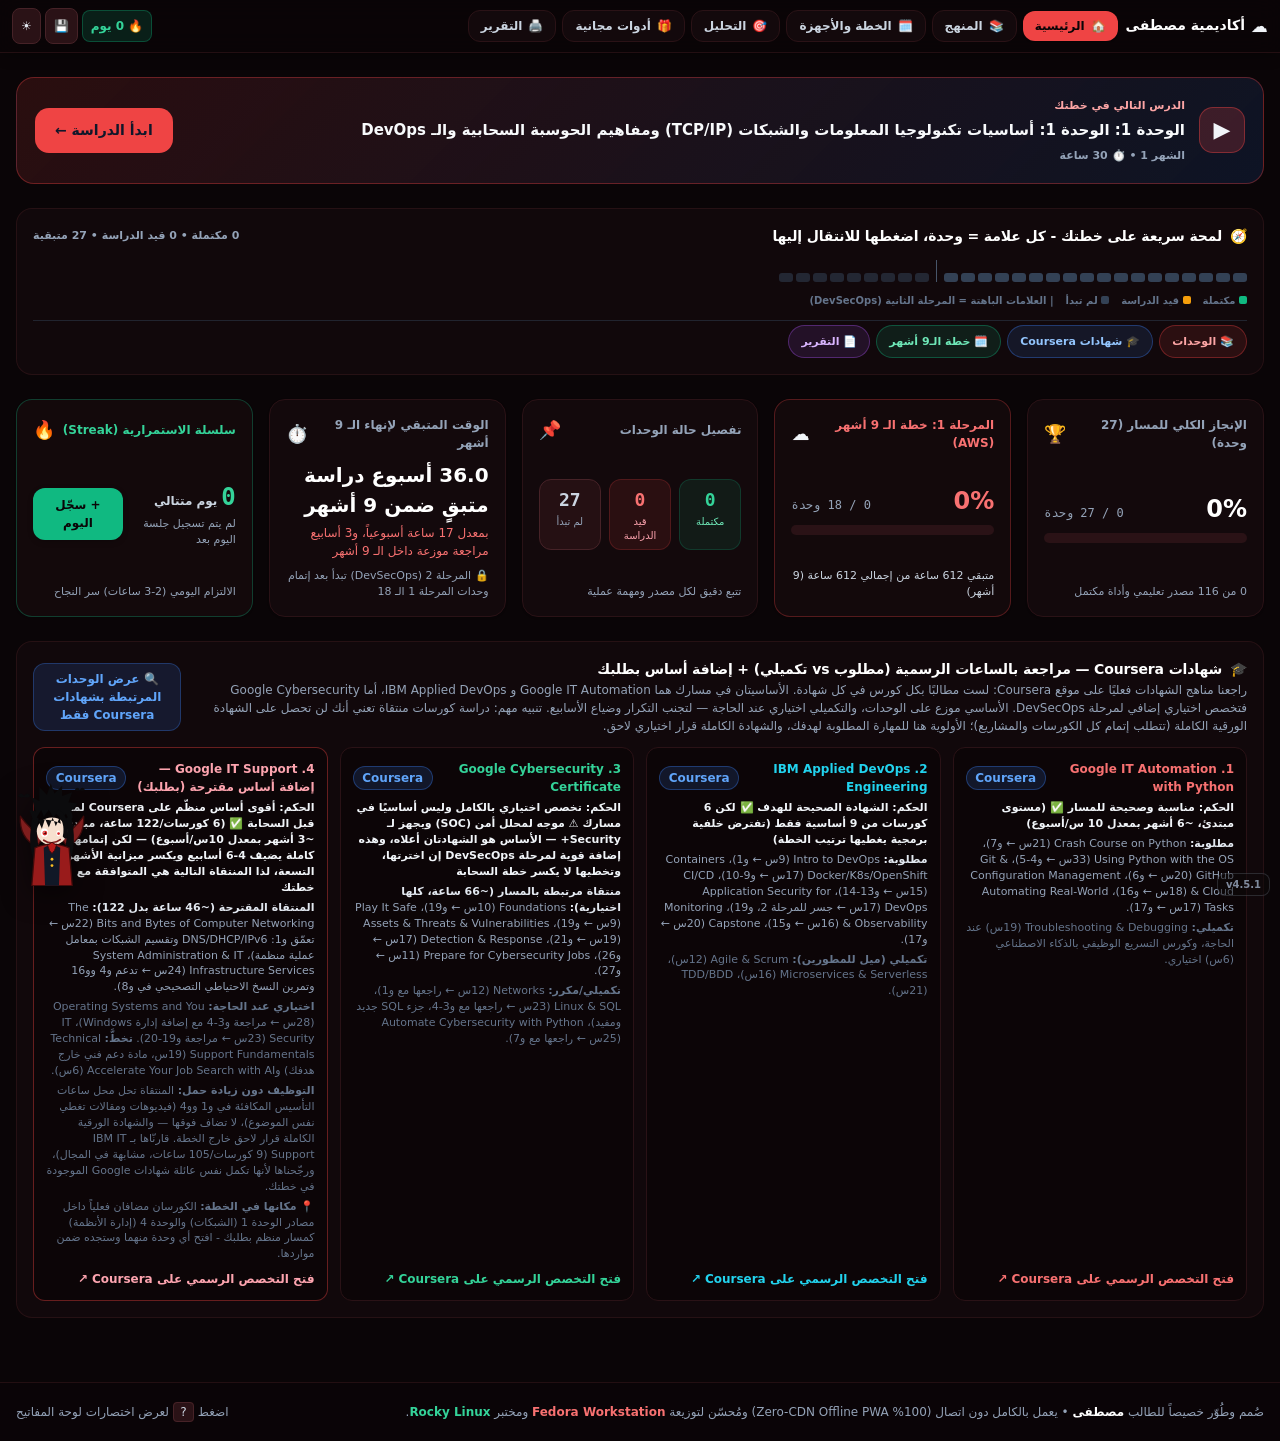
==== commit ea781980: "Add files via upload" ====
--- a/1-1-index.html
+++ b/1-1-index.html
@@ -4031,7 +4031,7 @@
           15: [{n: 'Killercoda: Monitoring Kubernetes with Prometheus', u: 'https://killercoda.com/chadmcrowell/scenario/prometheus', type: 'web', req: 'account', task: 'طبّق سيناريو مراقبة K8s بـ Prometheus'}, {n: 'Prometheus + Grafana محليًا', u: null, type: 'local', req: 'none', task: 'شغّلهما بـ docker-compose على فيدورا واربط مصدر البيانات'}],
           16: [{n: 'Killercoda: Ansible Handson', u: 'https://killercoda.com/ansible', type: 'web', req: 'account', task: 'اكتب وشغّل أول playbook'}, {n: 'Ansible من فيدورا إلى Rocky', u: null, type: 'local', req: 'none', task: 'playbook لإعداد خادم Rocky (طبولوجيا مختبرك الحالية)'}],
           17: [{n: 'مشروع محلي متكامل', u: null, type: 'local', req: 'none', task: 'ابنِ البنية كاملة محليًا: k3s + GitHub Actions + Trivy بدون أي خدمة مدفوعة'}],
-          18: [{n: 'Microsoft Learn - مسار Azure Fundamentals', u: 'https://learn.microsoft.com/en-us/training/paths/azure-fundamentals-describe-azure-architecture-services/', type: 'web', req: 'account', task: 'أكمل تمرين Create an Azure virtual machine داخل المسار (sandbox مجاني)', note: 'حساب Microsoft مجاني؛ صفحة التمرين تؤكد عدم الخصم من أي اشتراك'}],
+          18: [{n: 'خريطة خدمات متعددة السحابات', u: null, type: 'local', req: 'none', task: 'ابنِ جدول مقابلة بين خدمات AWS وAzure وGCP (حوسبة، تخزين، شبكات، قواعد بيانات) في ملف Markdown داخل مستودعك', note: 'تمرين بحثي محلي بدون حساب؛ مسار AZ-900 على Microsoft Learn يصلح قراءة مرجعية مجانية له'}],
           19: [{n: 'TryHackMe - الغرف المجانية', u: 'https://tryhackme.com/free-rooms', type: 'web', req: 'account', task: 'ابدأ غرفة Introduction to Cyber Security', note: 'بيئة تدريبية مخصصة ومصرّح بها'}, {n: 'فحص محلي مصرّح به', u: null, type: 'local', req: 'none', task: 'nmap -sV من فيدورا على خادم Rocky ووثّق المنافذ المفتوحة'}],
           20: [{n: 'picoCTF (CyLab Security Academy)', u: 'https://www.picoctf.org/', type: 'web', req: 'account', task: 'حل تحديات General Skills للمبتدئين', note: 'منصة جامعة Carnegie Mellon التدريبية المجانية'}, {n: 'تقوية Rocky (أساسيات CIS)', u: null, type: 'local', req: 'none', task: 'طبّق ssh hardening + firewalld على خادمك'}],
           21: [{n: 'تصميم سياسات IAM', u: null, type: 'local', req: 'none', task: 'اكتب 3 سياسات least-privilege بصيغة JSON وتحقق منها نحويًا محليًا'}],
@@ -4674,11 +4674,11 @@
       }
 
       function getProductionServiceWorkerCode() {
-        return "/**\n * Mostafa Cloud Academy - Production Service Worker for Cloudflare Pages\n * Strategy: Precache App Shell + Stale-While-Revalidate + Offline Navigation Fallback\n */\n'use strict';\n\nconst CACHE_VERSION = 'mostafa-cloud-pwa-v4.5.0';\nconst STATIC_CACHE = `${CACHE_VERSION}-static`;\n\nconst PRECACHE_ASSETS = [\n  './',\n  'index.html',\n  'manifest.webmanifest',\n  'sw.js',\n  './icons/icon-192.png',\n  './icons/icon-maskable-192.png',\n  './icons/icon-512.png',\n  './icons/icon-maskable-512.png'\n];\n\n// 1. Install Event: Precache core application shell (HTML with inline CSS/JS & Manifest)\nself.addEventListener('install', (event) => {\n  self.skipWaiting();\n  event.waitUntil(\n    caches.open(STATIC_CACHE).then(async (cache) => {\n      await Promise.allSettled(\n        PRECACHE_ASSETS.map((url) =>\n          cache.add(new Request(url, { cache: 'reload' }))\n        )\n      );\n    })\n  );\n});\n\n// 2. Activate Event: Purge outdated caches and take immediate control of open clients\nself.addEventListener('activate', (event) => {\n  event.waitUntil(\n    caches\n      .keys()\n      .then((keys) =>\n        Promise.all(\n          keys\n            .filter((key) => key !== STATIC_CACHE)\n            .map((key) => caches.delete(key))\n        )\n      )\n      .then(() => self.clients.claim())\n  );\n});\n\n// 3. Message Event: Support manual skipWaiting & cache refresh from client\nself.addEventListener('message', (event) => {\n  if (!event.data) return;\n  if (event.data.type === 'SKIP_WAITING') {\n    self.skipWaiting();\n  }\n});\n\n// 4. Fetch Event: Offline-First Stale-While-Revalidate for same-origin requests\nself.addEventListener('fetch', (event) => {\n  const { request } = event;\n  if (request.method !== 'GET') return;\n\n  const url = new URL(request.url);\n\n  // Only intercept same-origin requests on Cloudflare Pages\n  if (url.origin !== self.location.origin) return;\n\n  // Handle HTML navigation requests (e.g. '/', '/index.html', '/?view=...')\n  if (request.mode === 'navigate' || request.destination === 'document') {\n    event.respondWith(\n      (async () => {\n        const cache = await caches.open(STATIC_CACHE);\n        const cachedIndex =\n          (await cache.match('index.html')) ||\n          (await cache.match('./')) ||\n          (await cache.match(request));\n\n        const networkFetch = fetch(request)\n          .then((response) => {\n            if (response && response.ok) {\n              cache.put('index.html', response.clone());\n              cache.put('./', response.clone());\n            }\n            return response;\n          })\n          .catch(() => null);\n\n        // Return cached shell immediately for instant load, or await network on first visit\n        return cachedIndex || (await networkFetch) || new Response(\n          '<!DOCTYPE html><html lang=\"ar\" dir=\"rtl\"><head><meta charset=\"UTF-8\"><title>\u0648\u0636\u0639 \u0639\u062f\u0645 \u0627\u0644\u0627\u062a\u0635\u0627\u0644</title></head><body style=\"background:#0a0507;color:#f8fafc;font-family:sans-serif;text-align:center;padding:3rem;\"><h1>\u0623\u0646\u062a \u063a\u064a\u0631 \u0645\u062a\u0635\u0644 \u0628\u0627\u0644\u0625\u0646\u062a\u0631\u0646\u062a</h1><p>\u064a\u0631\u062c\u0649 \u0625\u0639\u0627\u062f\u0629 \u062a\u062d\u0645\u064a\u0644 \u0627\u0644\u0635\u0641\u062d\u0629 \u0639\u0646\u062f \u062a\u0648\u0641\u0631 \u0627\u0644\u0627\u062a\u0635\u0627\u0644 \u0644\u0623\u0648\u0644 \u0645\u0631\u0629.</p></body></html>',\n          { headers: { 'Content-Type': 'text/html; charset=utf-8' } }\n        );\n      })()\n    );\n    return;\n  }\n\n  // Handle static assets (/manifest.webmanifest, /sw.js, icons, etc.)\n  event.respondWith(\n    (async () => {\n      const cache = await caches.open(STATIC_CACHE);\n      const cachedResponse = await cache.match(request);\n\n      const networkPromise = fetch(request)\n        .then((networkResponse) => {\n          if (networkResponse && networkResponse.status === 200) {\n            cache.put(request, networkResponse.clone());\n          }\n          return networkResponse;\n        })\n        .catch(() => null);\n\n      return cachedResponse || (await networkPromise);\n    })()\n  );\n});\n";
+        return "/**\n * Mostafa Cloud Academy - Production Service Worker for Cloudflare Pages\n * Strategy: Precache App Shell + Stale-While-Revalidate + Offline Navigation Fallback\n */\n'use strict';\n\nconst CACHE_VERSION = 'mostafa-cloud-pwa-v4.5.1';\nconst STATIC_CACHE = `${CACHE_VERSION}-static`;\n\nconst PRECACHE_ASSETS = [\n  './',\n  'index.html',\n  'manifest.webmanifest',\n  'sw.js',\n  './icons/icon-192.png',\n  './icons/icon-maskable-192.png',\n  './icons/icon-512.png',\n  './icons/icon-maskable-512.png'\n];\n\n// 1. Install Event: Precache core application shell (HTML with inline CSS/JS & Manifest)\nself.addEventListener('install', (event) => {\n  self.skipWaiting();\n  event.waitUntil(\n    caches.open(STATIC_CACHE).then(async (cache) => {\n      await Promise.allSettled(\n        PRECACHE_ASSETS.map((url) =>\n          cache.add(new Request(url, { cache: 'reload' }))\n        )\n      );\n    })\n  );\n});\n\n// 2. Activate Event: Purge outdated caches and take immediate control of open clients\nself.addEventListener('activate', (event) => {\n  event.waitUntil(\n    caches\n      .keys()\n      .then((keys) =>\n        Promise.all(\n          keys\n            .filter((key) => key !== STATIC_CACHE)\n            .map((key) => caches.delete(key))\n        )\n      )\n      .then(() => self.clients.claim())\n  );\n});\n\n// 3. Message Event: Support manual skipWaiting & cache refresh from client\nself.addEventListener('message', (event) => {\n  if (!event.data) return;\n  if (event.data.type === 'SKIP_WAITING') {\n    self.skipWaiting();\n  }\n});\n\n// 4. Fetch Event: Offline-First Stale-While-Revalidate for same-origin requests\nself.addEventListener('fetch', (event) => {\n  const { request } = event;\n  if (request.method !== 'GET') return;\n\n  const url = new URL(request.url);\n\n  // Only intercept same-origin requests on Cloudflare Pages\n  if (url.origin !== self.location.origin) return;\n\n  // Handle HTML navigation requests (e.g. '/', '/index.html', '/?view=...')\n  if (request.mode === 'navigate' || request.destination === 'document') {\n    event.respondWith(\n      (async () => {\n        const cache = await caches.open(STATIC_CACHE);\n        const cachedIndex =\n          (await cache.match('index.html')) ||\n          (await cache.match('./')) ||\n          (await cache.match(request));\n\n        const networkFetch = fetch(request)\n          .then((response) => {\n            if (response && response.ok) {\n              cache.put('index.html', response.clone());\n              cache.put('./', response.clone());\n            }\n            return response;\n          })\n          .catch(() => null);\n\n        // Return cached shell immediately for instant load, or await network on first visit\n        return cachedIndex || (await networkFetch) || new Response(\n          '<!DOCTYPE html><html lang=\"ar\" dir=\"rtl\"><head><meta charset=\"UTF-8\"><title>\u0648\u0636\u0639 \u0639\u062f\u0645 \u0627\u0644\u0627\u062a\u0635\u0627\u0644</title></head><body style=\"background:#0a0507;color:#f8fafc;font-family:sans-serif;text-align:center;padding:3rem;\"><h1>\u0623\u0646\u062a \u063a\u064a\u0631 \u0645\u062a\u0635\u0644 \u0628\u0627\u0644\u0625\u0646\u062a\u0631\u0646\u062a</h1><p>\u064a\u0631\u062c\u0649 \u0625\u0639\u0627\u062f\u0629 \u062a\u062d\u0645\u064a\u0644 \u0627\u0644\u0635\u0641\u062d\u0629 \u0639\u0646\u062f \u062a\u0648\u0641\u0631 \u0627\u0644\u0627\u062a\u0635\u0627\u0644 \u0644\u0623\u0648\u0644 \u0645\u0631\u0629.</p></body></html>',\n          { headers: { 'Content-Type': 'text/html; charset=utf-8' } }\n        );\n      })()\n    );\n    return;\n  }\n\n  // Handle static assets (/manifest.webmanifest, /sw.js, icons, etc.)\n  event.respondWith(\n    (async () => {\n      const cache = await caches.open(STATIC_CACHE);\n      const cachedResponse = await cache.match(request);\n\n      const networkPromise = fetch(request)\n        .then((networkResponse) => {\n          if (networkResponse && networkResponse.status === 200) {\n            cache.put(request, networkResponse.clone());\n          }\n          return networkResponse;\n        })\n        .catch(() => null);\n\n      return cachedResponse || (await networkPromise);\n    })()\n  );\n});\n";
       }
 
       let deferredInstallPrompt = null;
-      const APP_VERSION = '4.5.0';
+      const APP_VERSION = '4.5.1';
       let swRegistrationRef = null;
       let swReloadPending = false;
 
